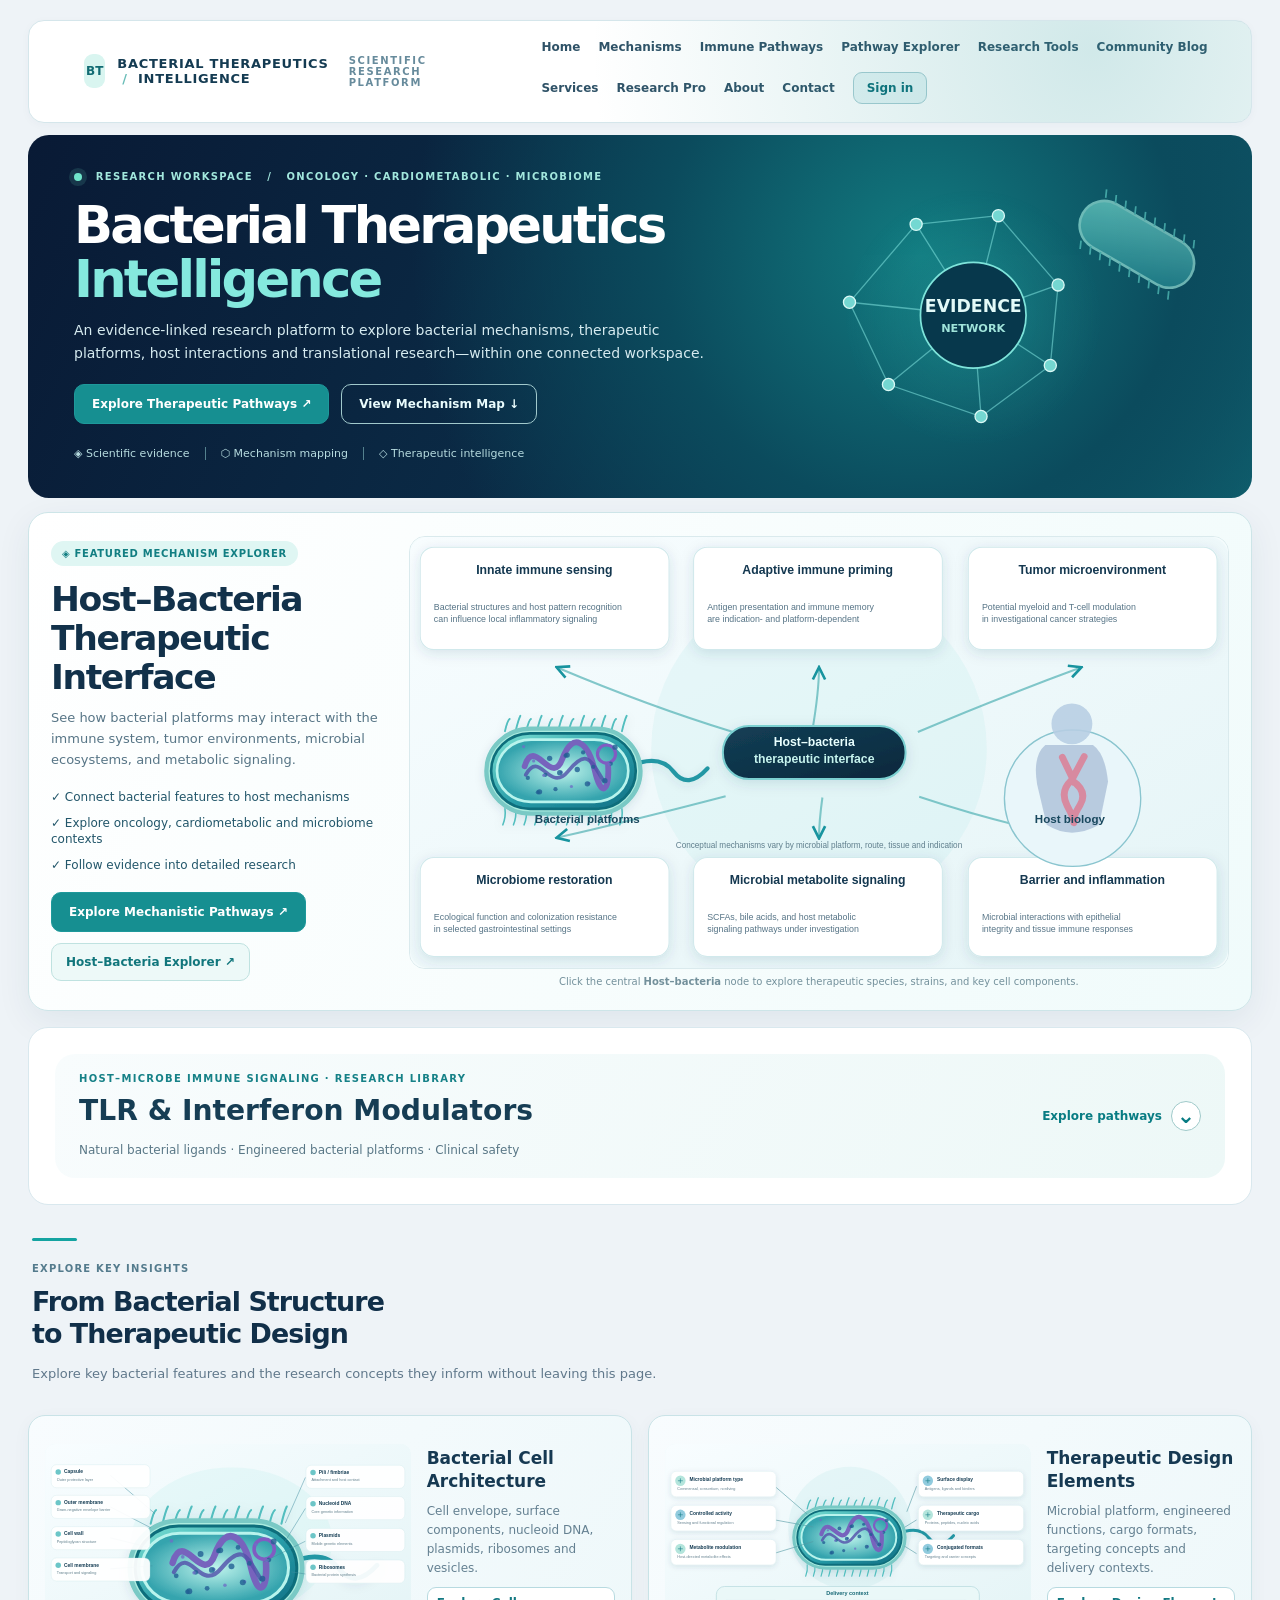
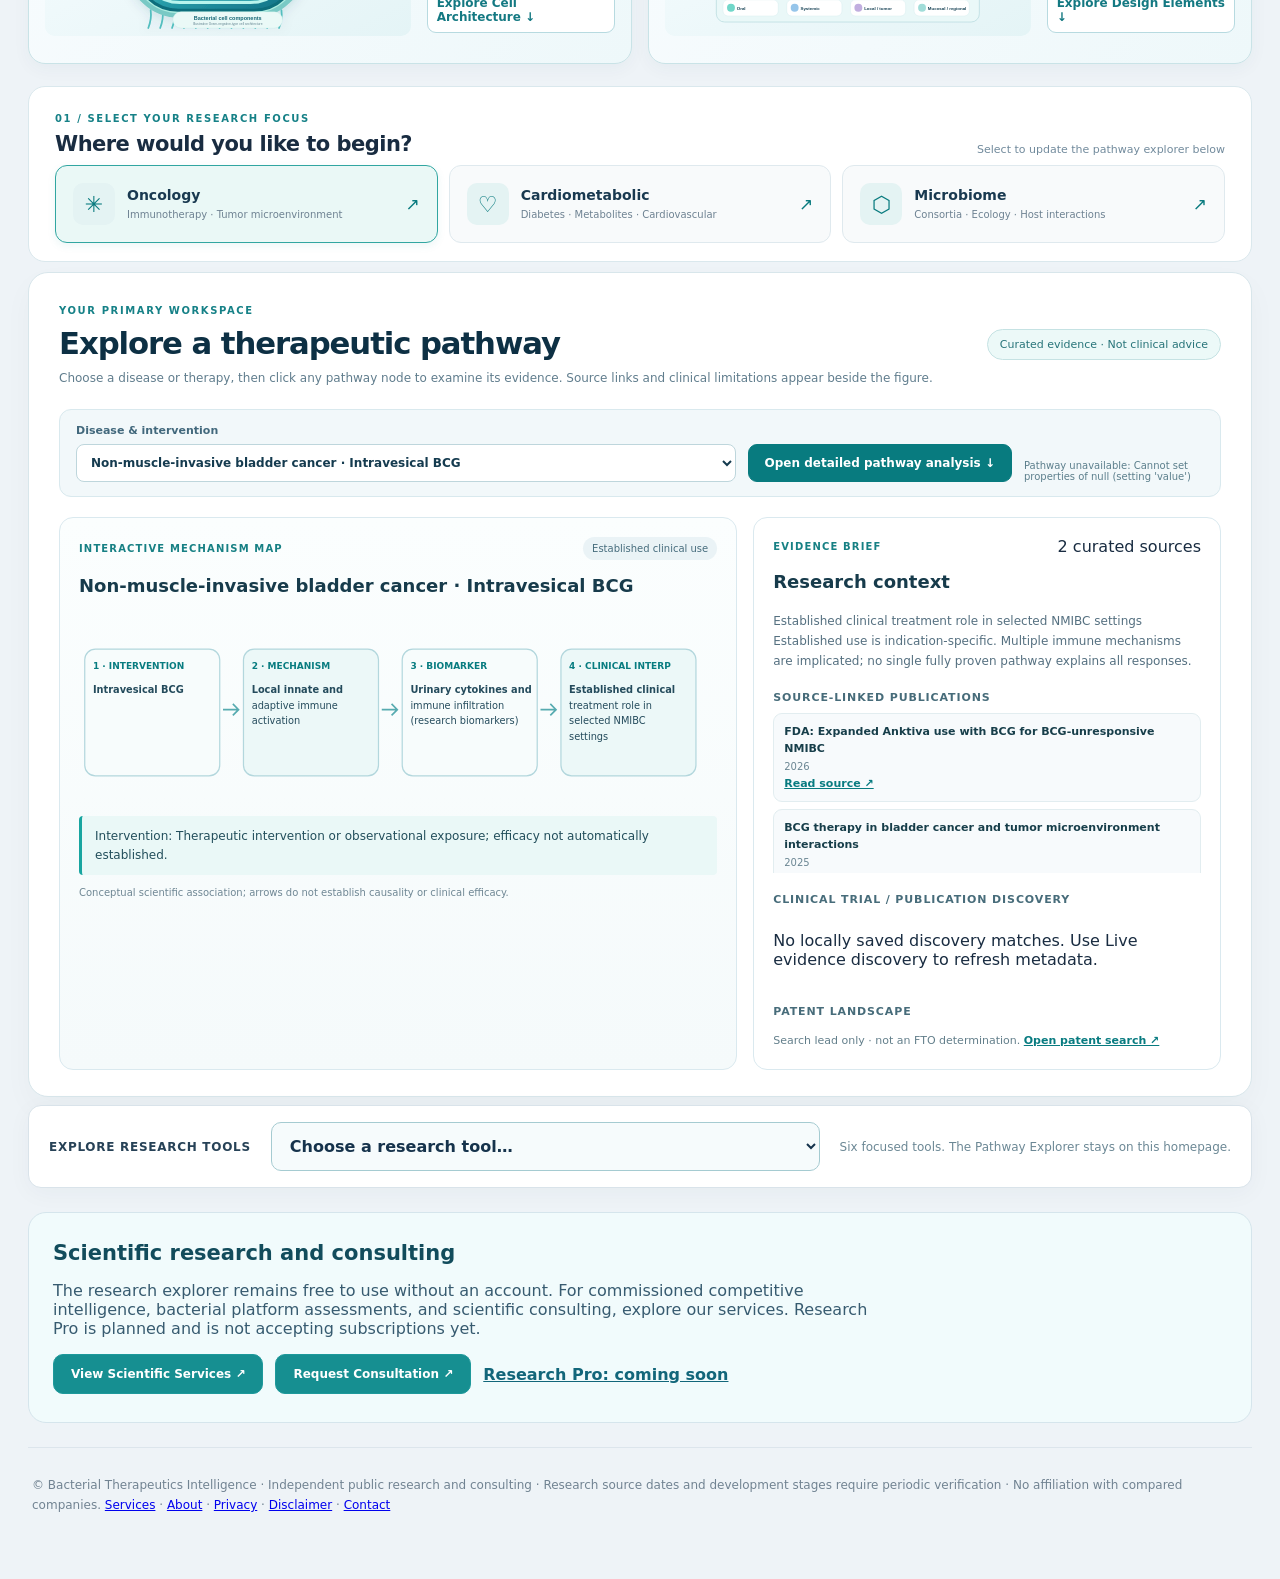
==== frontend/index.html @ 46949911 "Enlarge bacterial structure and therapeutic design diagrams with responsive two-column cards and ful" ====
<!doctype html><html lang="en"><head><meta charset="utf-8"><meta name="viewport" content="width=device-width,initial-scale=1"><title>Bacterial Therapeutics Intelligence</title><meta name="description" content="Independent, source-linked research on bacterial therapeutics, immune pathways, clinical safety, and microbial biotechnology."><link rel="canonical" href="https://bacterial-therapeutics-intelligence.pages.dev/"><meta property="og:type" content="website"><meta property="og:title" content="Bacterial Therapeutics Intelligence"><meta property="og:description" content="Explore bacterial therapeutic platforms, immune pathways, clinical safety, and source-linked research."><meta property="og:url" content="https://bacterial-therapeutics-intelligence.pages.dev/"><style>
:root{font-family:Inter,ui-sans-serif,system-ui,-apple-system,'Segoe UI',sans-serif;color:#12233a;background:#f4f7fb}*{box-sizing:border-box}body{margin:0}.shell{max-width:1380px;margin:auto;padding:24px}.top{background:linear-gradient(112deg,#071b37,#103b5b 66%,#0e686f);color:white;padding:27px 30px;border-radius:22px;box-shadow:0 12px 35px #0a2f4c25}.brand{font-size:12px;letter-spacing:.18em;color:#a7e6e6;font-weight:800}h1{font-size:clamp(27px,3vw,40px);margin:11px 0 8px;line-height:1.1}h2{font-size:21px;margin:0 0 12px}.sub{max-width:900px;color:#c4d9e6;line-height:1.6;margin:0}.pill{display:inline-flex;align-items:center;gap:6px;padding:6px 10px;border-radius:50px;font-size:12px;background:#e6eef5;color:#36516d;font-weight:650}.top .pill{background:#ffffff20;color:#d9fbff}.pills{display:flex;gap:8px;flex-wrap:wrap;margin-top:18px}.stats{display:grid;grid-template-columns:repeat(4,1fr);gap:12px;margin:20px 0}.stat{background:#fff;border:1px solid #dfe8f1;border-radius:16px;padding:18px}.stat strong{font-size:27px;color:#0d6070;display:block}.stat span{color:#64778a;font-size:12px}.layout{display:block}.workspace-picker{background:#fff;border:1px solid #dfe8f1;border-radius:17px;padding:16px 18px;margin-bottom:16px;display:flex;align-items:center;gap:16px;flex-wrap:wrap}.workspace-picker label{font-weight:750;color:#234a5b;font-size:14px}.workspace-picker select{flex:1;min-width:230px;max-width:600px;border:2px solid #a2cbd4;background:#f8fcfd;font-weight:700}.workspace-picker .helper{font-size:12px;color:#698095}.sidebar,.panel{background:#fff;border:1px solid #dfe8f1;border-radius:17px;padding:18px}.sidebutton{width:100%;display:block;padding:12px;text-align:left;border:0;background:transparent;color:#34516b;border-radius:10px;font-size:14px;cursor:pointer;margin:3px 0}.sidebutton.active{background:#e8f5f5;color:#075a66;font-weight:750}.sidebutton:hover{background:#eef5f9}.content{min-width:0}.toolbar{display:flex;flex-wrap:wrap;gap:10px;margin:12px 0 16px}input,select,textarea{border:1px solid #cad8e5;background:#fff;border-radius:10px;padding:11px 12px;font:inherit;color:#16334c;min-width:0}input[type=search]{flex:1;min-width:230px}button{cursor:pointer;font:inherit}.btn{border:1px solid #b8d2da;border-radius:10px;padding:10px 13px;background:#eef7f9;color:#0d5966;font-weight:700}.btn.primary{background:#0a6370;color:white;border-color:#0a6370}.btn:hover{filter:brightness(.96)}.muted{color:#698095}.small{font-size:12px}.cards{display:grid;grid-template-columns:repeat(2,minmax(0,1fr));gap:13px}.company{border:1px solid #e0e9f0;border-radius:15px;padding:17px;display:flex;flex-direction:column;gap:10px;min-width:0}.company h3{font-size:17px;margin:0}.company p{margin:0;font-size:13px;line-height:1.55;color:#52697c}.company .name{display:flex;align-items:center;justify-content:space-between;gap:9px}.company .name span{font-size:11px;border-radius:50px;padding:5px 8px;background:#edf3f7;color:#49667a}.row{display:flex;align-items:center;gap:7px;flex-wrap:wrap}.company .end{margin-top:auto}.link{color:#087389;text-decoration:none;font-weight:700}.link:hover{text-decoration:underline}.warning{background:#fff7e9;border:1px solid #f2ddb4;border-radius:11px;padding:12px 14px;color:#7d5a18;line-height:1.45;font-size:13px}.callout{border-left:4px solid #0a8492;background:#eff8f9;padding:12px 15px;border-radius:5px;font-size:13px;line-height:1.6}.sectionHead{display:flex;gap:10px;justify-content:space-between;align-items:center;flex-wrap:wrap}.detail{display:none;position:fixed;inset:0;background:#071d31a8;z-index:10;align-items:center;justify-content:center;padding:16px}.detail.open{display:flex}.modal{max-width:780px;width:100%;max-height:93vh;overflow:auto;background:white;border-radius:18px;padding:24px;box-shadow:0 20px 70px #001b3266}.modal .header{display:flex;justify-content:space-between;gap:15px;align-items:flex-start}.close{background:#eef3f8;border:none;border-radius:9px;padding:9px 12px;font-size:18px}.kv{display:grid;grid-template-columns:180px 1fr;gap:10px;border-top:1px solid #e7eef3;padding:10px 0;font-size:14px;line-height:1.5}.kv b{color:#60778c}.empty{padding:36px;text-align:center;color:#647c8d}.tabs{display:flex;gap:8px;flex-wrap:wrap}.tab{border:1px solid #dce8ee;background:#fff;border-radius:10px;padding:9px 12px;color:#4b667a}.tab.active{color:#fff;background:#0a6874}.grid3{display:grid;grid-template-columns:repeat(3,minmax(0,1fr));gap:12px}.mini{background:#f6f9fc;border:1px solid #e4ecf1;border-radius:12px;padding:14px;line-height:1.55;font-size:13px}.mini h3{margin:0 0 7px;color:#174b60}.mini p{margin:0;color:#536f80}.foot{padding:24px 2px;color:#6a8395;font-size:12px;line-height:1.7}textarea{width:100%;min-height:120px;resize:vertical}.label{font-size:13px;font-weight:700;color:#425b70;display:block;margin-bottom:6px}.gap{height:14px}.tablewrap{overflow:auto}table{border-collapse:collapse;width:100%;font-size:13px}th,td{padding:13px 10px;text-align:left;border-bottom:1px solid #e3ecf2;vertical-align:top}th{background:#f5f9fb;color:#506b7b;position:sticky;top:0}tr:hover td{background:#f8fbfc}.wide{width:100%}.inputs{display:grid;grid-template-columns:repeat(2,minmax(0,1fr));gap:12px}.hint{font-size:12px;color:#6b8193}.badge-g{background:#e2f5ea;color:#19724c}.badge-y{background:#fff2cf;color:#8d671b}.badge-r{background:#ffe5e6;color:#a13b46}.sectionhide{display:none} @media(max-width:880px){.layout{grid-template-columns:1fr}.sidebar{display:flex;gap:5px;overflow-x:auto;padding:8px}.sidebutton{white-space:nowrap;width:auto}.stats{grid-template-columns:repeat(2,1fr)}.cards,.grid3{grid-template-columns:1fr}.shell{padding:12px}.top{padding:22px}.inputs{grid-template-columns:1fr}.kv{grid-template-columns:1fr;gap:4px}}
.agent-chat{min-height:245px;max-height:490px;overflow-y:auto;border:1px solid #dce7ee;border-radius:13px;padding:15px;background:#f8fbfd;margin:16px 0}.agent-msg{border:1px solid #dce7ee;border-radius:12px;padding:12px 14px;margin:10px 0;background:white;line-height:1.58;font-size:14px;overflow-wrap:anywhere}.agent-msg.user{background:#eaf5f6;margin-left:8%}.agent-msg.bot{margin-right:3%}.agent-who{letter-spacing:.09em;font-size:10px;font-weight:800;color:#367381;margin-bottom:7px}.agent-msg p{margin:6px 0}.agent-msg ul{margin:6px 0;padding-left:18px}.agent-msg a{color:#076a80}.agent-entry{display:flex;gap:9px}.agent-entry input{flex:1;width:100%}.agent-chips{display:flex;flex-wrap:wrap;gap:8px;margin-top:15px}.agent-citation{font-size:12px;padding:6px 0;border-top:1px solid #e3ebf0}.agent-citation a{color:#076a80}.agent-note{background:#f4f7fb;border-radius:9px;padding:10px;margin:8px 0;color:#516b7b}@media(max-width:600px){.agent-entry{flex-direction:column}.agent-msg.user{margin-left:0}}
/* Mechanism of action explorer */
.moa-controls{display:flex;gap:10px;flex-wrap:wrap;margin:16px 0}.moa-controls select,.moa-controls input{flex:1;min-width:180px}.moa-list{display:grid;grid-template-columns:repeat(2,minmax(0,1fr));gap:14px}.moa-card{border:1px solid #dce8ef;border-radius:16px;padding:17px;background:#fff}.moa-card h3{margin:9px 0;font-size:18px;color:#143b50}.moa-card p{font-size:13px;line-height:1.6;color:#476477}.moa-card .figure{background:#f5f9fc;border:1px solid #e2edf2;border-radius:13px;padding:16px 10px;margin:14px 0;overflow-x:auto}.moa-flow{display:flex;align-items:stretch;justify-content:space-between;gap:5px;min-width:340px}.moa-node{flex:1;border:1px solid #b9dae0;background:#e9f5f5;color:#145463;border-radius:9px;font-size:11px;text-align:center;padding:12px 6px;display:flex;align-items:center;justify-content:center;line-height:1.35;min-width:0}.moa-node:last-child{background:#f4f0e3;border-color:#e6d5a2;color:#6b5819}.moa-arrow{align-self:center;color:#438293;font-size:18px;font-weight:800}.moa-status{display:inline-block;border-radius:50px;padding:6px 9px;font-size:11px;font-weight:700;background:#edf2f6;color:#435972}.moa-status.est{background:#e1f5e9;color:#146c43}.moa-status.inv{background:#fff2df;color:#855a10}.moa-note{padding:12px;background:#f5f9fb;border-radius:9px;margin-top:10px;font-size:12px;color:#456076;line-height:1.6}.moa-card a{word-break:break-word}.moa-card details{margin-top:10px}.moa-card summary{cursor:pointer;font-weight:750;color:#12647a}.moa-legend{font-size:13px;line-height:1.65;background:#f1f7f9;border-left:4px solid #198a91;padding:12px;border-radius:7px}.moa-kpi{font-size:12px;color:#607d90}@media(max-width:880px){.moa-list{grid-template-columns:1fr}.moa-flow{min-width:290px}.moa-node{font-size:10px;padding:10px 4px}}

.evidence-card{border:1px solid #dfe8ef;border-radius:14px;padding:16px;margin:11px 0;background:#fff}.evidence-card h3{font-size:16px;margin:10px 0 7px}.evidence-card p{font-size:13px;line-height:1.58;color:#516c7b}.evidence-meta{display:flex;gap:7px;flex-wrap:wrap}.evidence-meta span{font-size:11px;border-radius:20px;padding:5px 9px;background:#eef5f8;color:#265c70}.evidence-count{font-weight:700;color:#17667b}.evidence-tool{display:grid;grid-template-columns:2fr 1fr 1fr;gap:9px}.evidence-tool input{width:100%}.evidence-flag{padding:10px 12px;background:#fff7e9;border-radius:10px;color:#7d5a18;font-size:13px}.ev-control{display:flex;gap:9px;flex-wrap:wrap;align-items:center}@media(max-width:700px){.evidence-tool{grid-template-columns:1fr}}

.command-grid{display:grid;grid-template-columns:minmax(0,1.45fr) minmax(270px,1fr);gap:14px}.cbox{background:#f7fafc;border:1px solid #dbe7ec;border-radius:13px;padding:15px;min-width:0}.cbox h3{margin:0 0 10px;font-size:15px}.command-controls{display:grid;grid-template-columns:1fr 1fr;gap:10px}.command-controls label{font-size:12px;font-weight:750;color:#34576a;display:flex;flex-direction:column;gap:6px}.command-controls select,.command-controls input{width:100%}.scorebar{height:8px;border-radius:6px;background:#dfe9ee;overflow:hidden;margin-top:6px}.scorefill{height:100%;background:#0a7c89}.found{border:1px solid #dce8ef;padding:12px;border-radius:11px;background:#fff;margin:9px 0}.found h4{margin:0 0 6px;font-size:13px}.found p{font-size:12px;color:#526c7c;margin:5px 0;line-height:1.5}.found a{font-size:12px}.tagrow{display:flex;flex-wrap:wrap;gap:6px;margin:7px 0}.tag{background:#e7eff5;color:#325b70;border-radius:15px;font-size:11px;padding:4px 7px}.tag.orange{background:#fff2da;color:#865b16}.tag.green{background:#e5f6ec;color:#146b44}.command-results{min-height:160px}.command-diagram{display:flex;align-items:stretch;gap:5px;flex-wrap:wrap;margin:12px 0}.command-node{flex:1 1 110px;text-align:center;border:1px solid #c4dce2;background:white;padding:13px 9px;border-radius:9px;font-size:11px;line-height:1.4}.command-arrow{align-self:center;color:#167481;font-weight:800}.brief{white-space:pre-wrap;font:12px/1.65 ui-monospace,SFMono-Regular,Consolas,monospace;background:white;border:1px solid #dfe9ee;padding:14px;border-radius:9px;max-height:340px;overflow:auto}.metricrow{display:grid;grid-template-columns:repeat(3,1fr);gap:8px}.metric{padding:12px;border:1px solid #dce8ef;border-radius:10px;background:white;text-align:center}.metric b{display:block;font-size:20px;color:#0b6676}.metric span{font-size:10px;color:#677c8b}.checklist{display:grid;gap:8px}.checklist label{display:flex;align-items:flex-start;gap:9px;padding:9px;background:white;border:1px solid #e1e9ed;border-radius:8px;font-size:12px}.checklist input{margin-top:2px}.live-result{max-height:350px;overflow:auto}.compact{font-size:12px;line-height:1.55}.command-banner{background:#e9f5f7;border-left:4px solid #0a7d8c;padding:12px 14px;border-radius:6px;color:#2e6572;font-size:12px;line-height:1.5}.command-actions{display:flex;flex-wrap:wrap;gap:8px;margin:12px 0}@media(max-width:880px){.command-grid{grid-template-columns:1fr}}@media(max-width:550px){.command-controls{grid-template-columns:1fr}.metricrow{grid-template-columns:repeat(3,1fr)}}

/* Professional research UI v1.4. All existing application IDs and routes retained. */
:root{font-family:Inter,ui-sans-serif,system-ui,-apple-system,'Segoe UI',sans-serif;color:#192c41;background:#f4f7fa;--ink:#172b43;--teal:#087982;--line:#dfe6ee;--surface:#fff}
html{scroll-behavior:smooth}body{background:radial-gradient(circle at 100% 0%,#eaf2f5 0,transparent 38%),#f5f7fa}button:focus-visible,select:focus-visible,input:focus-visible,textarea:focus-visible,a:focus-visible{outline:3px solid #21a6a4;outline-offset:3px}
.skip-link{position:absolute;left:20px;top:-60px;z-index:200;background:white;padding:10px 14px;color:#11435b;border-radius:9px}.skip-link:focus{top:12px}
.shell{max-width:1450px;padding:24px 38px 40px}
.top{position:relative;overflow:hidden;border-radius:21px;background:linear-gradient(115deg,#0d2236 0%,#0b3349 65%,#135566 100%);padding:0;box-shadow:0 19px 50px #102f4824}
.top:before{content:"";position:absolute;inset:0;background:radial-gradient(circle at 87% 30%,#2d9a9c38 0%,transparent 47%);pointer-events:none}
.top .brand{position:relative;display:flex;align-items:center;gap:12px;padding:18px 32px;border-bottom:1px solid #ffffff20;font-size:11px;letter-spacing:.12em;font-weight:750;color:#d9edef}.brand-mark{display:inline-flex;width:34px;height:34px;align-items:center;justify-content:center;border-radius:9px;background:#36c5bb;color:#082a39;font-size:12px;letter-spacing:0;font-weight:900}.brand-divider{color:#58b4bc;margin:0 5px}.brand-edition{margin-left:auto;color:#82b7bd;font-size:10px;letter-spacing:.16em}
.hero-grid{position:relative;display:grid;grid-template-columns:minmax(0,1fr) 310px;align-items:center;gap:36px;padding:39px 40px 35px}
.hero-eyebrow{font-size:10px;letter-spacing:.16em;color:#a9e4dd;font-weight:750;display:flex;align-items:center;gap:10px;flex-wrap:wrap}.status-dot{display:inline-block;width:7px;height:7px;flex:0 0 auto;border-radius:100%;background:#65d7bd;box-shadow:0 0 0 4px #66d5bc25}.eyebrow-divider{opacity:.4}
.top h1{font-size:clamp(32px,3.4vw,52px);letter-spacing:-.04em;margin:17px 0 13px;line-height:1.1;font-weight:750}.top h1 em{font-style:normal;color:#70ddd1}.top .sub{font-size:14px;line-height:1.75;max-width:740px;color:#bbd2dc}.top .pills{margin-top:22px}.top .pill{font-weight:600;border:1px solid #a0d6d62e;background:#c9f3f012;color:#d2edef;font-size:11px;padding:7px 11px}
.hero-art{height:250px;width:100%;display:flex;align-items:center;flex-direction:column;justify-content:center;opacity:.95}.hero-art svg{max-height:220px}.art-caption{display:flex;align-items:center;gap:10px;color:#9bd7d5;font-size:11px;letter-spacing:.06em}
.overview-intro{display:flex;justify-content:space-between;align-items:center;gap:18px;padding:23px 3px 14px}.kicker{display:block;color:#23838c;font-size:10px;font-weight:850;letter-spacing:.14em}.overview-intro h2{font-size:20px;letter-spacing:-.025em;margin:6px 0}.overview-intro p{font-size:13px;color:#6d7f8c;line-height:1.55;margin:0;max-width:820px}.overview-actions{display:flex;gap:9px;flex-shrink:0;flex-wrap:wrap}
.stats{gap:13px;margin:10px 0 18px}.stat{border-radius:13px;padding:17px 20px 17px 22px;border:1px solid var(--line);box-shadow:0 4px 20px #1b3d5b06;position:relative}.stat:before{content:"";position:absolute;left:0;top:17px;bottom:17px;width:3px;border-radius:0 3px 3px 0;background:#27ada9}.stat strong{color:#172f48;font-size:30px;letter-spacing:-.04em;font-weight:750}.stat span{font-size:12px;line-height:1.45;display:block;margin-top:3px}
.workspace-picker{border:1px solid #d9e3ea;border-radius:14px;box-shadow:0 5px 24px #1a3b510a;margin-bottom:10px;padding:16px 20px;display:grid;grid-template-columns:auto minmax(250px,1fr) auto;align-items:center;gap:20px}.workspace-picker label{color:#274257;font-size:12px;font-weight:800;text-transform:uppercase;letter-spacing:.06em}.workspace-picker select{max-width:none;border:1px solid #a5cbd1;font-weight:700;background-color:#f6fbfc;padding:13px 14px;border-radius:10px}.workspace-picker .helper{font-size:11px}
.workspace-context{display:flex;align-items:center;gap:14px;padding:16px 20px;margin:0 0 16px;background:linear-gradient(120deg,#eaf6f5,#edf3f8);border:1px solid #d1e5e8;border-radius:13px}.context-icon{height:42px;width:42px;display:grid;place-items:center;background:#d1e9e9;color:#136a73;font-size:22px;border-radius:11px}.workspace-context strong{display:block;font-size:15px;margin:4px 0;color:#244659}.workspace-context p{color:#60788b;font-size:12px;margin:0;line-height:1.4}.context-arrow{margin-left:auto;color:#518593;font-size:22px}
.panel{border-radius:15px;padding:27px 30px;box-shadow:0 7px 28px #16395509;border:1px solid #dbe4ed;min-height:360px}.sectionHead{border-bottom:1px solid #e4ebef;padding-bottom:18px;margin-bottom:20px}.sectionHead h2,.panel>h2{font-size:24px;font-weight:760;letter-spacing:-.035em;color:#19344a}.sectionHead .muted{line-height:1.6}.warning{display:none !important}.callout{display:none !important}.mini{background:#f8fafc}.btn{border-radius:9px;padding:11px 14px;transition:background .15s ease,transform .15s ease,box-shadow .15s ease}.btn.primary{background:#087782;border-color:#087782;box-shadow:0 4px 10px #08778225}.btn:hover{transform:translateY(-1px)}.btn:disabled{opacity:.55;cursor:not-allowed;transform:none}.company{transition:box-shadow .16s,border-color .16s,transform .16s}.company:hover{transform:translateY(-2px);border-color:#b4d8da;box-shadow:0 11px 25px #173a4e14}.foot{padding:27px 4px;margin-top:14px;border-top:1px solid #dce5ec;color:#718392}input,select,textarea{transition:border-color .15s,box-shadow .15s}input:focus,select:focus,textarea:focus{border-color:#3caab0;box-shadow:0 0 0 3px #57bfc12a;outline:none}
@media(max-width:1020px){.hero-grid{grid-template-columns:1fr 240px;padding:32px 25px}.workspace-picker{grid-template-columns:1fr;gap:9px}.overview-intro{flex-direction:column;align-items:flex-start}.overview-actions{width:100%}.hero-art{height:210px}}
@media(max-width:740px){.shell{padding:12px}.top .brand{padding:13px 17px}.brand-edition{display:none}.hero-grid{grid-template-columns:1fr;padding:28px 20px}.hero-art{display:none}.top h1{font-size:34px}.top h1 br{display:none}.top .sub{font-size:13px}.overview-intro{padding:20px 6px 12px}.overview-actions .btn{flex:1}.stats{grid-template-columns:repeat(2,minmax(0,1fr))}.stat{padding:16px}.stat strong{font-size:25px}.workspace-picker{padding:15px}.workspace-context{padding:13px}.panel{padding:19px 16px}.sectionHead h2,.panel>h2{font-size:21px}.grid3,.cards,.moa-list{grid-template-columns:1fr}.hero-eyebrow{letter-spacing:.06em}}
@media(prefers-reduced-motion:reduce){html{scroll-behavior:auto}*,*:before,*:after{transition:none!important}}

/* Interactive translational discovery dashboard */
.journey-intro{border-left:3px solid #169b9c;background:linear-gradient(95deg,#f0fafa,#f8fbff);padding:13px 17px;border-radius:0 11px 11px 0;color:#38596b;line-height:1.65;font-size:13px;margin:16px 0}
.journey-filters{display:grid;grid-template-columns:1fr 2fr auto;align-items:end;gap:12px;padding:15px;border:1px solid #dfebf3;border-radius:15px;background:#f7fafc}
.journey-filters label{display:flex;flex-direction:column;gap:6px;font-size:12px;font-weight:800;color:#476278;letter-spacing:.02em}.journey-filters select{width:100%;background:white}.journey-filters button{min-height:43px}
.journey-metrics{display:grid;grid-template-columns:repeat(4,minmax(0,1fr));gap:10px;margin:15px 0}.journey-metric{border:1px solid #e1eaf2;border-radius:13px;padding:14px;background:#fff}.journey-metric b{display:block;font-size:23px;color:#126575;line-height:1.2}.journey-metric small{font-size:11px;color:#6c8195;line-height:1.4}
.journey-main{display:grid;grid-template-columns:minmax(0,1.95fr) minmax(260px,1fr);gap:13px}.journey-visual,.journey-aside,.journey-sources{background:#fff;border:1px solid #e0eaf1;border-radius:15px;padding:18px;min-width:0}
.journey-visual h3,.journey-aside h3,.journey-sources h3{margin:0 0 12px;font-size:15px;color:#24495d}.journey-visual .sectionHead{margin-bottom:16px}
.journey-figure{overflow-x:auto;padding:20px 8px 12px;background:radial-gradient(circle at 18% 30%,#e1f8f7 0,transparent 40%),linear-gradient(145deg,#f7fbfd,#eef5f9);border:1px solid #dcebf0;border-radius:14px;min-height:250px}
.journey-figure svg{display:block;min-width:700px;width:100%;height:auto;max-height:360px}.journey-node{cursor:pointer;outline:none}.journey-node rect{fill:#fff;stroke:#bdd4df;stroke-width:1.5;transition:stroke .14s,fill .14s}.journey-node:hover rect,.journey-node:focus rect{stroke:#178f96;stroke-width:2.5;fill:#eafafa}.journey-node.is-selected rect{stroke:#0d7680;stroke-width:3;fill:#e5f5f4}.journey-node text{pointer-events:none}.journey-arrow{stroke:#7eaeba;stroke-width:2.4;fill:none;marker-end:url(#journeyArrow)}
.journey-node-info{background:#fff;border:1px solid #e1ebf2;border-radius:11px;margin-top:11px;padding:12px 14px;font-size:13px;color:#456175;line-height:1.6;min-height:60px}.journey-node-info strong{color:#164c5d}.journey-callouts{margin-top:10px}.journey-callout{display:none !important}
.journey-interpretation{font-size:13px;line-height:1.7;color:#52697d}.journey-interpretation p{margin:8px 0}.journey-quick{display:grid;grid-template-columns:1fr;gap:8px;margin:13px 0}.journey-quick button{text-align:left}.journey-tier{font-weight:750;color:#1b5c68;background:#e7f6f6;border:1px solid #c7eaea;border-radius:7px;padding:4px 8px}
.journey-columns{display:grid;grid-template-columns:repeat(2,minmax(0,1fr));gap:13px;margin-top:13px}.journey-source{background:#f9fbfd;border:1px solid #e2ecf2;border-radius:11px;padding:12px;margin-top:10px;line-height:1.5;overflow-wrap:anywhere}.journey-source b{display:block;font-size:13px;color:#24475d}.journey-source .muted{font-size:11px}.journey-source a{font-size:12px;color:#086b7d;font-weight:750;text-decoration:none}.journey-source a:hover{text-decoration:underline}.journey-source .source-tag{display:inline-block;margin-top:7px;padding:3px 7px;border-radius:6px;background:#e6f3f7;color:#376978;font-size:10px;letter-spacing:.01em}.journey-empty{background:#f7f9fb;border:1px dashed #bdccd7;border-radius:11px;padding:17px;font-size:13px;color:#62788a}.journey-aside .hint{line-height:1.5}
@media(max-width:1050px){.journey-main{grid-template-columns:1fr}.journey-metrics{grid-template-columns:repeat(2,minmax(0,1fr))}}@media(max-width:720px){.journey-filters{grid-template-columns:1fr}.journey-columns{grid-template-columns:1fr}.journey-metrics{grid-template-columns:repeat(2,minmax(0,1fr))}.journey-visual,.journey-aside,.journey-sources{padding:14px}}


/* v1.6 actual homepage — not a design mock-up */
:root{--ink:#102b42;--teal:#0c7e80;--line:#dce8ee}html{scroll-behavior:smooth}body{background:#eef3f7}.shell{max-width:1480px;padding:20px 28px 36px}.home-top{display:flex;align-items:center;justify-content:space-between;gap:14px;border-radius:14px;padding:12px 23px;background:#081d32;box-shadow:none}.home-top .brand{font-size:11px;letter-spacing:.13em}.home-top .brand-mark{background:#4fd4c3;color:#092c35}.top-status{font-size:11px;color:#d5eae9;white-space:nowrap;display:flex;align-items:center;gap:8px}.top-status-dot{color:#5d8997}.home-stage{margin:14px 0 16px;background:#fff;border:1px solid #d7e3eb;border-radius:22px;overflow:hidden;box-shadow:0 14px 50px #13334d0a}.home-head{background:radial-gradient(circle at 80% 70%,#155966 0,transparent 37%),linear-gradient(110deg,#061b30,#0d2f45 68%,#105566);color:#fff;padding:39px 45px 31px;display:grid;grid-template-columns:minmax(0,1.65fr) minmax(200px,.65fr);gap:20px;align-items:center;min-height:255px}.home-kicker,.home-eyebrow{font-size:10px;letter-spacing:.16em;font-weight:850}.home-kicker{color:#9fe5df;display:flex;align-items:center;gap:8px;flex-wrap:wrap}.home-tag{border:1px solid #5b8c9a;border-radius:40px;padding:4px 9px;font-size:9px;color:#a9cfd4;letter-spacing:.08em}.pulse-dot{display:inline-block;width:7px;height:7px;border-radius:50%;background:#59d6ba;box-shadow:0 0 0 4px #59d6ba20}.home-head h1{font-size:clamp(30px,3.2vw,49px);letter-spacing:-.045em;line-height:1.07;margin:17px 0 13px;font-weight:780}.home-head h1 span{color:#8de8df}.home-head p{max-width:705px;color:#bfd5df;line-height:1.7;font-size:13px;margin:0}.home-head-actions{display:flex;gap:9px;flex-wrap:wrap;margin-top:20px}.home-cta,.home-cta-alt{border-radius:8px;padding:11px 16px;font-weight:800;font-size:12px;cursor:pointer}.home-cta{background:#56d8c5;border:1px solid #56d8c5;color:#073846}.home-cta-alt{background:#fff0;border:1px solid #69909c;color:#f0ffff}.home-network{text-align:center}.home-network svg{display:block;width:100%;max-height:222px}.home-network span{color:#9ec7d0;font-size:9px;letter-spacing:.14em}.home-domain-header{display:flex;align-items:end;justify-content:space-between;gap:12px;padding:26px 31px 12px}.home-eyebrow{color:#168187}.home-domain-header h2{font-size:21px;letter-spacing:-.025em;margin:6px 0 0}.home-mini-label{font-size:11px;color:#718a9c}.home-domains{display:grid;grid-template-columns:repeat(3,minmax(0,1fr));gap:11px;padding:0 31px 22px}.home-domain{display:flex;align-items:center;text-align:left;gap:12px;background:#f8fafb;border:1px solid #dfe9ee;border-radius:12px;padding:17px;cursor:pointer;color:#193950;min-width:0}.home-domain:hover,.home-domain.is-active{border-color:#31a6a1;background:#eaf8f6;box-shadow:0 3px 9px #0c879014}.home-domain-icon{display:grid;place-items:center;width:42px;height:42px;flex:none;background:#e4f3f3;color:#087a7e;border-radius:10px;font-size:22px}.home-domain-main{flex:1;min-width:0}.home-domain-main strong{display:block;font-size:14px;margin-bottom:5px}.home-domain-main small{display:block;color:#6e8292;font-size:10px;line-height:1.4}.home-domain-arrow{font-size:17px;color:#087a7e}.home-pipeline{background:#f4f9fb;border-top:1px solid #e1ecf0;border-bottom:1px solid #e1ecf0;padding:18px 31px 22px}.home-pipeline-top{display:flex;justify-content:space-between;gap:10px;margin-bottom:15px}.home-live-dot{font-size:10px;color:#547e83;display:flex;align-items:center;gap:8px}.home-pipeline-nodes{display:flex;align-items:center;gap:8px}.home-pipeline-nodes>div{flex:1;min-width:0;border:1px solid #e0ebef;background:#fff;border-radius:10px;padding:13px 11px}.home-pipeline-nodes>div span{font-size:10px;color:#0e8587;font-weight:850;display:block;margin-bottom:8px}.home-pipeline-nodes>div strong{font-size:13px;color:#183b4b;display:block}.home-pipeline-nodes>div small{font-size:10px;color:#728795;display:block;margin-top:3px}.home-pipeline-nodes>b{color:#46a5a4;font-size:18px}.home-workflow-links{display:flex;align-items:center;gap:9px;flex-wrap:wrap;padding:13px 30px}.home-workflow-links>span{color:#7c90a0;font-size:9px;letter-spacing:.12em;font-weight:800;margin-right:5px}.home-workflow-links button{border:0;background:#eff6f9;color:#245a69;border-radius:7px;padding:8px 11px;font-size:11px;font-weight:750;cursor:pointer}.home-workflow-links button:hover{background:#dcefee}.overview-intro,.stats{display:none!important}.workspace-picker{border-radius:13px;margin:12px 0}.workspace-context{margin-bottom:12px}#tab-journey{padding:26px!important;box-shadow:0 9px 29px #102c4110}#tab-journey .sectionHead h2{font-size:26px;letter-spacing:-.03em}.journey-figure{min-height:300px}.journey-visual{border-radius:16px}.journey-main{grid-template-columns:minmax(0,2fr) minmax(290px,.9fr)}.journey-filters{background:#edf8f8;border-color:#c9e6e5}.journey-quick .btn.primary{background:#087c7d;border-color:#087c7d}@media(max-width:1000px){.home-head{grid-template-columns:1.5fr 1fr;padding:30px}.home-domains{padding-left:20px;padding-right:20px}.home-domain-header,.home-pipeline{padding-left:20px;padding-right:20px}.home-domain{padding:12px;gap:8px}.home-domain-icon{width:33px;height:36px}.home-domain-main small{font-size:9px}}@media(max-width:750px){.shell{padding:9px}.home-top{padding:13px}.top-status,.home-network{display:none}.home-head{display:block;padding:28px 24px;min-height:0}.home-head h1{font-size:34px}.home-domains{grid-template-columns:1fr;gap:8px}.home-domain{padding:12px}.home-domain-header{align-items:start}.home-mini-label{display:none}.home-pipeline-nodes{overflow-x:auto;padding-bottom:8px}.home-pipeline-nodes>div{flex:0 0 130px}.home-workflow-links{padding:12px 20px}.home-stage{border-radius:15px}#tab-journey{padding:14px!important}}@media(prefers-reduced-motion:reduce){html{scroll-behavior:auto}}

/* v1.7 scientific research homepage */
.home-research{margin:0 0 17px;background:#fff;border:1px solid #d8e6eb;border-radius:20px;padding:26px 30px;box-shadow:0 12px 30px #12334b08}.home-research-heading{display:flex;justify-content:space-between;gap:20px;align-items:center}.home-research-heading h2{margin:7px 0;font-size:25px;letter-spacing:-.035em;color:#0d3044}.home-research-heading p{font-size:12px;line-height:1.7;color:#607d8d;margin:4px 0 0}.research-scope{font-size:11px;border:1px solid #c5e2e3;background:#ecf9f8;color:#277479;padding:8px 12px;border-radius:20px;white-space:nowrap}.home-controlbar{display:flex;align-items:end;gap:12px;background:#f2f8fa;border:1px solid #d9e9ee;border-radius:12px;padding:14px 16px;margin:20px 0}.home-controlbar label{font-size:11px;color:#42687c;font-weight:800;flex:1}.home-controlbar select{display:block;margin-top:7px;width:100%;padding:10px;border:1px solid #bed6dc;background:#fff;color:#153b4f;border-radius:8px;font-size:12px;max-width:none}.home-controlbar button,.home-ai-actions button{padding:11px 16px;border-radius:9px;background:#087b7f;color:#fff;border:1px solid #087b7f;font-size:12px;font-weight:800;cursor:pointer}.home-controlbar #homeFetchStatus{font-size:10px;color:#5c7f8c;max-width:180px}.home-research-grid{display:grid;grid-template-columns:minmax(0,1.45fr) minmax(310px,1fr);gap:16px}.home-figure-card,.home-evidence-card,.home-ai-card{min-width:0;border:1px solid #dae9ef;border-radius:14px;padding:19px;background:#fff}.home-figure-card{background:linear-gradient(180deg,#fbfefe,#f5fafb)}.home-card-head{display:flex;justify-content:space-between;gap:12px;align-items:center;margin-bottom:13px}.home-card-kicker{font-size:10px;color:#178084;letter-spacing:.115em;font-weight:850}.home-evidence-level{font-size:10px;color:#476d7d;background:#eaf3f6;border-radius:20px;padding:6px 9px}.home-figure-card h3,.home-evidence-card h3{font-size:18px;margin:4px 0 18px;color:#173b4b;line-height:1.4}.home-moa{min-height:200px;display:grid;align-items:center}.home-moa svg{display:block;width:100%;height:auto;overflow:visible}.home-node-text{border-left:3px solid #18a5a0;padding:11px 13px;background:#eaf8f7;border-radius:4px;color:#224e5b;font-size:12px;line-height:1.55;min-height:58px}.home-figure-note{font-size:10px;color:#6f8794;margin-top:12px}.home-evidence-card h4{font-size:11px;text-transform:uppercase;letter-spacing:.08em;color:#476c7a;margin:20px 0 9px}.home-evidence-card #homeSummary{font-size:12px;line-height:1.65;color:#557080}.home-scroll-list{max-height:160px;overflow:auto;display:grid;gap:7px}.home-source{border:1px solid #e2edf0;background:#f7fafc;border-radius:9px;padding:10px}.home-source strong{font-size:11px;display:block;line-height:1.5;color:#173e4a}.home-source small{font-size:10px;display:block;color:#6b8693;margin-top:4px}.home-source a,.home-evidence-card #homePatent a{display:inline-block;color:#087b80;margin-top:5px;font-size:11px;font-weight:750}.home-evidence-card #homePatent{font-size:11px;line-height:1.6;color:#637f8b}.home-ai-card{margin-top:16px;background:linear-gradient(120deg,#f0f9f9,#f7fbfd)}.home-ai-head{display:flex;align-items:start;justify-content:space-between;gap:12px}.home-ai-head h3{font-size:20px;color:#11374c;margin:5px 0}.home-ai-head p{font-size:12px;color:#637e8b;margin:5px 0 12px}.home-ai-label{display:block;margin:7px 0;font-size:11px;font-weight:850;color:#416978}.home-ai-card textarea{width:100%;resize:vertical;min-height:72px;box-sizing:border-box;border:1px solid #c4dbe3;border-radius:10px;padding:12px;color:#183e50;background:white;font:inherit;font-size:12px;line-height:1.6}.home-ai-actions{display:flex;align-items:center;flex-wrap:wrap;gap:10px;margin-top:10px}.home-ai-actions #homeAiDetails{background:#fff;color:#146673;border:1px solid #bdd7df}.home-ai-actions span{font-size:11px;color:#65818f}.home-ai-response{background:#fff;border:1px solid #dbe9ed;border-radius:12px;margin-top:13px;padding:15px;font-size:12px;line-height:1.65;color:#2b5261;max-height:440px;overflow:auto}.home-ai-response h4{color:#145e64;font-size:13px;margin:13px 0 7px}.home-ai-response details{border:1px solid #dbe7ec;margin:8px 0;padding:10px;border-radius:8px}.home-ai-response summary{font-weight:800;cursor:pointer}.home-ai-response a{color:#08777b}.home-ai-response p{white-space:pre-wrap;margin:7px 0}@media(max-width:950px){.home-research-grid{grid-template-columns:1fr}.home-controlbar{flex-wrap:wrap}.home-controlbar label{flex-basis:100%}.home-research-heading{align-items:start}.research-scope{display:none}}@media(max-width:650px){.home-research{padding:17px 13px;border-radius:13px}.home-research-heading h2{font-size:22px}.home-ai-head{display:block}.home-figure-card,.home-evidence-card,.home-ai-card{padding:13px}.home-controlbar #homeFetchStatus{max-width:none}.home-controlbar button{width:100%}}

/* v1.8 systematic Pathway-first layout: minimize repeated banners, keep controls mounted. */
.home-stage{padding-bottom:18px!important;margin-bottom:12px!important}
.home-stage .home-head{padding-bottom:12px!important}
.home-stage .home-title-group h1{font-size:clamp(32px,4.5vw,58px)!important;line-height:1.12!important}
.home-network,.home-pipeline,.home-workflow-links,.home-ai-card,.overview-intro,.stats{display:none!important}
.home-stage .home-head-actions{margin-top:12px!important}
.home-domain-header{margin-top:12px!important}
.home-research{margin-top:0!important}
.home-research-heading h2{font-size:clamp(23px,2.4vw,34px)!important}
.workspace-picker{margin-top:12px!important}
.workspace-picker select{max-width:720px}
@media(max-width:780px){.home-stage{padding:16px!important}.home-research{padding:16px!important}.workspace-picker{display:flex!important;flex-direction:column!important;align-items:stretch!important}.workspace-picker select{width:100%!important}}

.notice-center{display:none !important}.notice-center.show{display:none !important}.notice-banner{border-radius:12px;padding:12px 14px;font-size:13px;line-height:1.5;border:1px solid #d7e7eb;background:#f4fbfc;color:#184758}.notice-banner.info{background:#eef8fb;border-color:#d4e5ed;color:#1b5666}.notice-banner.success{background:#edf9f1;border-color:#d6ebdc;color:#216246}.notice-banner.warning{background:#fff8ec;border-color:#f0e0b8;color:#7b5c13}.notice-banner.error{background:#fff1f1;border-color:#efcfcf;color:#8a3035}.notice-banner .notice-close{float:right;border:0;background:transparent;color:inherit;font-size:18px;cursor:pointer;line-height:1;padding-left:10px}

/* Research-only multimodal therapeutics predictive pathway studio */
.future-studio{margin:10px 0 14px;padding:19px 23px;background:#fff;border:1px solid #d4e6eb;border-radius:20px;box-shadow:0 12px 30px #1a3b550b}
.future-head{display:flex;justify-content:space-between;gap:17px;align-items:flex-start}.future-head h2{color:#11364b;font-size:clamp(22px,2.5vw,32px);letter-spacing:-.03em;margin:6px 0 8px}.future-head p{color:#607b88;font-size:13px;line-height:1.65;margin:0;max-width:820px}.future-label{font-size:11px;color:#16777c;background:#eaf6f4;padding:9px 12px;border-radius:30px;white-space:nowrap}
.future-inputs{display:grid;grid-template-columns:repeat(3,minmax(0,1fr));gap:9px;margin:13px 0 12px}.future-inputs label{font-weight:800;font-size:11px;color:#3f6676;display:flex;flex-direction:column;gap:7px}.future-inputs select{width:100%;font-size:12px;background:#f8fbfc;min-height:43px}
.future-workspace{display:grid;grid-template-columns:minmax(0,1.72fr) minmax(275px,.78fr);gap:15px}
.future-chart{min-width:0;padding:12px;background:#091f2e;border-radius:16px}.future-chart-head{display:flex;justify-content:space-between;gap:12px;font-size:11px;color:#addcdb;letter-spacing:.07em}.future-chart svg{display:block;width:100%;height:auto;max-width:1120px;margin:7px auto}.future-node-detail{min-height:0;background:#173b4d;border-radius:10px;padding:12px;color:#d2edf0;font-size:12px;line-height:1.55}
.future-report{padding:14px;background:#f5fafb;border:1px solid #dce9ed;border-radius:14px;display:flex;flex-direction:column}.future-report h3{font-size:20px;margin:8px 0 12px;color:#143a4e}.future-section{margin:7px 0}.future-section strong{font-size:11px;color:#157b83;text-transform:uppercase;letter-spacing:.045em}.future-section p{font-size:12px;line-height:1.65;color:#3d6275;margin:6px 0 0}.future-section a{display:block;color:#137983;font-size:11px;line-height:1.5;margin:7px 0;text-decoration:none}.future-section a:hover{text-decoration:underline}.future-method{font-size:11px;line-height:1.5;border-top:1px solid #d8e6eb;margin-top:auto;padding-top:12px;color:#708a96}
.future-actions{display:flex;gap:12px;margin-top:15px}.future-actions button{font-size:12px;font-weight:800;border-radius:10px;background:#127d85;border:1px solid #127d85;color:#fff;padding:11px 14px}.future-actions .future-secondary{color:#27677a;background:#fff;border-color:#bdd4db}
#ftDiagram .ft-node{cursor:pointer;outline:none}#ftDiagram .ft-node:hover .ft-card,#ftDiagram .ft-node:focus .ft-card,#ftDiagram .ft-node.active .ft-card{stroke:#fff;stroke-width:3;filter:drop-shadow(0 0 7px #77ccdb)}
@media(max-width:970px){.future-workspace{grid-template-columns:1fr}.future-inputs{grid-template-columns:repeat(2,minmax(0,1fr))}}
@media(max-width:600px){.future-studio{padding:16px 12px}.future-inputs{grid-template-columns:1fr}.future-head{display:block}.future-label{display:inline-block;margin-top:12px}.future-actions{flex-wrap:wrap}.future-actions button{width:100%}}

/* Compact scientific visualization sizing */
#tab-graph .mini:has(#graphDiagram){max-width:1160px;margin:0 auto;padding:10px 12px!important;min-height:0!important}
#tab-graph #graphDiagram{max-height:300px!important;min-height:0!important}
#tab-graph .mini:has(#graphDiagram) p{margin:6px 0 0!important}
.future-studio .future-chart svg{max-height:300px!important}
.future-studio .future-workspace{align-items:start}
.future-studio .future-chart{min-height:0!important}
@media(max-width:750px){#tab-graph .mini:has(#graphDiagram){overflow-x:auto}#tab-graph #graphDiagram{min-width:550px!important}}

/* Expandable disease and mechanism research cards */
#concepts{grid-template-columns:repeat(2,minmax(0,1fr));align-items:start;gap:14px}
.concept-card{padding:17px 19px!important;min-width:0}
.concept-card h3{font-size:17px;margin:12px 0 8px!important}
.concept-card>p{margin:9px 0 13px!important;line-height:1.6}
.concept-details{border-top:1px solid #d8e7eb;margin-top:14px;padding-top:10px}
.concept-details summary{display:flex;align-items:center;justify-content:space-between;list-style:none;cursor:pointer;font-weight:800;color:#087882;font-size:13px;padding:8px 0}
.concept-details summary::-webkit-details-marker{display:none}
.concept-details[open] summary span{transform:rotate(180deg)}
.concept-detail-body{padding-top:12px;font-size:12px;line-height:1.65;color:#436579}
.concept-detail-body h4{font-size:12px;text-transform:uppercase;letter-spacing:.055em;color:#195c6a;margin:17px 0 6px}
.concept-detail-body h4:first-child{margin-top:3px}
.concept-detail-body p{margin:4px 0 8px}
.concept-pathway{padding:0;list-style:none;display:grid;gap:7px;margin:10px 0 14px}
.concept-pathway li{display:flex;align-items:center;gap:10px;background:#eaf5f6;border:1px solid #d5e8eb;border-radius:10px;padding:9px 10px;font-size:12px;color:#245569}
.concept-step-index{display:grid;place-items:center;width:22px;height:22px;flex:none;border-radius:50%;background:#127d85;color:#fff;font-weight:800}
.concept-literature{display:inline-block;margin:10px 0 4px;color:#087c85;font-weight:800;text-decoration:none}
.concept-literature:hover{text-decoration:underline}
.concept-source-note{font-size:11px;color:#8194a0}
@media(max-width:800px){#concepts{grid-template-columns:1fr}}

/* Keep the homepage compact: advanced studies only open on request. */
#homeDeepDive[hidden]{display:none!important}
#futureTherapeuticStudio:not(.inside-deep-dive){display:none!important}
.home-deep-dive{margin-top:20px;padding:16px;background:#f8fbfc;border:1px solid #cddfe5;border-radius:16px}
.home-deep-head{display:flex;align-items:flex-start;justify-content:space-between;gap:14px;margin-bottom:15px;padding:3px 4px 13px;border-bottom:1px solid #dce9ec}
.home-deep-head h2{font-size:24px;line-height:1.2;margin:5px 0;color:#15394e}.home-deep-head p{font-size:12px;color:#597784;margin:4px 0;line-height:1.6}
#homeDeepJourney>.panel{min-height:0;padding:16px;margin:0;background:#fff;box-shadow:none}
.home-predict-details{margin-top:13px;border:1px solid #d3e4e8;background:white;border-radius:12px;padding:4px 15px}
.home-predict-details>summary{cursor:pointer;display:flex;justify-content:space-between;gap:10px;color:#126a75;font-size:13px;font-weight:800;padding:14px 4px}
.home-predict-details>summary::marker{color:#127d85}
.home-predict-details[open]>summary span{transform:rotate(180deg)}
.home-predict-details .future-studio{box-shadow:none;margin:7px 0 14px;padding:13px;background:#fff}
#homeOpenFull{white-space:normal;max-width:100%}
@media(max-width:780px){.home-deep-head{flex-direction:column}.home-deep-dive{padding:9px}#homeDeepJourney>.panel{padding:9px}.home-predict-details{padding:4px 10px}}

/* BTI-2026-homepage: approved home-page presentation with live source-driven pathway underneath */
html{scroll-behavior:smooth}#btiHomeHero,#btiMechanismFeature,#homeResearchExplorer,#btiResearchMenu{scroll-margin-top:22px}
.home-top{background:#fff!important;color:#12314a!important;border-radius:16px!important;border:1px solid #d5e6eb;box-shadow:0 2px 10px #173e5208!important;padding:15px 23px!important}
.home-top .brand{color:#143b52!important;letter-spacing:.055em!important;font-size:13px!important}.home-top .brand-mark{background:#d9f5f0!important;color:#116b73!important}
.home-top .brand-divider{color:#6abdb8}.home-top .brand-edition{color:#678b9c!important}
.bti-public-nav{display:flex;flex-wrap:wrap;gap:18px;align-items:center}.bti-public-nav a{font-size:12px;text-decoration:none;color:#2f5267;font-weight:750;white-space:nowrap}.bti-public-nav a:hover{color:#0b878a}.bti-signin-link{border:1px solid #a7cdd3;padding:8px 13px;border-radius:9px;background:#e7f5f6;color:#0a6e78!important}.bti-signin-link:hover{background:#d5edef}

.bti-hero{position:relative;overflow:hidden;isolation:isolate;min-height:290px;padding:36px 46px 38px;margin:12px 0 14px;border-radius:21px;background:radial-gradient(circle at 73% 33%,#127b80 0,#0b4b5d 28%,transparent 55%),linear-gradient(115deg,#091a35,#0b314c 63%,#116875);display:grid;grid-template-columns:minmax(0,1.25fr) minmax(280px,.85fr);gap:20px;color:#fff}
.bti-hero-copy{z-index:1}.bti-hero-kicker{font-size:10px;letter-spacing:.13em;color:#a2e7dd;font-weight:800}.bti-live-dot{display:inline-block;vertical-align:middle;margin-right:9px;width:8px;height:8px;border-radius:50%;background:#6fe5ca;box-shadow:0 0 0 5px #6fe5ca22}
.bti-hero h1{font-size:clamp(36px,4vw,58px);letter-spacing:-.055em;line-height:1.05;margin:17px 0 12px;font-weight:850}.bti-hero h1 span{color:#85e9de}
.bti-hero p{font-size:14px;line-height:1.65;max-width:635px;margin:0;color:#d6ebf0}.bti-hero-actions{display:flex;gap:12px;flex-wrap:wrap;margin-top:19px}.bti-primary-cta,.bti-ghost-cta{border-radius:10px;padding:12px 17px;display:inline-flex;align-items:center;justify-content:center;gap:8px;font-weight:800;font-size:12px;text-decoration:none;transition:background .15s,transform .15s}.bti-primary-cta{background:#168f91;color:#fff!important;border:1px solid #1e999b}.bti-primary-cta:hover{background:#067476;transform:translateY(-1px)}.bti-ghost-cta{color:#e9fcfd;border:1px solid #a1c9cc}.bti-ghost-cta:hover{background:#ffffff1a}
.bti-hero-tags{display:flex;flex-wrap:wrap;gap:15px;margin-top:23px;color:#b6dbdf;font-size:11px}.bti-hero-tags span+span{border-left:1px solid #54818e;padding-left:15px}
.bti-hero-visual{display:grid;place-items:center;opacity:.97}.bti-hero-visual svg{width:100%;max-width:480px;height:auto}
.bti-featured{border:1px solid #cde5e8;border-radius:20px;padding:23px 22px;box-shadow:0 10px 35px #0f385312;background:linear-gradient(120deg,#fff,#f0fbfb);display:grid;grid-template-columns:minmax(250px,.72fr) minmax(0,1.75fr);gap:20px;align-items:center}
.bti-kicker{display:inline-block;padding:7px 11px;background:#dff6f3;border-radius:20px;color:#127e82;letter-spacing:.07em;font-size:10px;font-weight:850}
.bti-feature-copy h2{color:#12314a;font-size:clamp(26px,2.7vw,38px);letter-spacing:-.04em;line-height:1.12;margin:14px 0 10px}.bti-feature-copy>p{font-size:13px;line-height:1.65;color:#577586;margin:0}
.bti-feature-points{display:grid;gap:9px;margin:18px 0}.bti-feature-points span{color:#22566a;font-size:12px;line-height:1.4}
.bti-feature-art{margin:0;min-width:0}.bti-feature-art img{display:block;max-width:100%;width:100%;height:auto;border:1px solid #daeaed;border-radius:16px;background:#f5fcfd}
.bti-feature-art figcaption{text-align:center;font-size:10px;color:#73909b;margin-top:7px}
.bti-architecture{display:grid;grid-template-columns:repeat(2,minmax(0,1fr));gap:16px;margin:18px 0 22px;align-items:stretch}
.bti-architecture-intro{grid-column:1/-1;padding:8px 4px 2px}.bti-arch-rule{display:block;width:45px;height:3px;background:#14a3a1;border-radius:3px;margin:3px 0 16px}.bti-arch-kicker{letter-spacing:.12em;color:#547b8d;font-size:10px;font-weight:850}
.bti-architecture-intro h2{font-size:clamp(22px,2.1vw,30px);line-height:1.2;color:#112f49;letter-spacing:-.035em;margin:10px 0}.bti-architecture-intro p{font-size:13px;line-height:1.65;color:#60788b}
.bti-insight-card{min-width:0;border-radius:17px;border:1px solid #c9e3e7;background:linear-gradient(128deg,#f8fcfe,#eef8fa);box-shadow:0 5px 18px #1342580b;padding:16px}
.bti-insight-card summary{list-style:none;display:grid;grid-template-columns:minmax(0,1.65fr) minmax(160px,.85fr);gap:16px;cursor:pointer;align-items:center;min-height:215px}
.bti-insight-card summary::-webkit-details-marker{display:none}.bti-insight-card summary>img{width:100%;height:auto;aspect-ratio:1200/632;max-height:260px;object-fit:contain;border-radius:10px;background:#eef9fa}.bti-insight-text{display:flex;flex-direction:column;align-items:flex-start;gap:9px}.bti-insight-text strong{font-size:17px;line-height:1.35;color:#163952}.bti-insight-text small{font-size:12px;line-height:1.6;color:#648091}.bti-insight-action{display:inline-block;font-size:12px;font-weight:800;color:#147982;border:1px solid #b7dae0;border-radius:9px;padding:8px 9px;background:white}
.bti-insight-card[open] .bti-insight-action{background:#d9f6f3}.bti-insight-expanded{padding:13px 1px 0;margin-top:12px;border-top:1px solid #cee4e7}.bti-insight-expanded img{width:100%;height:auto;display:block;border-radius:10px}.bti-insight-full-link{display:inline-flex;align-items:center;gap:7px;margin:12px 1px 1px;padding:9px 13px;font-size:12px;font-weight:800;border-radius:9px;color:#126e7b;background:#fff;border:1px solid #a4cdd5;text-decoration:none}.bti-insight-full-link:hover,.bti-insight-full-link:focus-visible{background:#e1f5f4;text-decoration:underline}
.home-stage{padding:0!important;margin:4px 0 10px!important;border:1px solid #dae8ed!important;border-radius:17px!important;background:#fff!important;box-shadow:none!important}
.home-stage .home-head{display:none!important}
.home-domain-header{padding:20px 26px 9px!important;margin:0!important}
.home-domains{padding:0 26px 18px!important}
.home-research{scroll-margin-top:12px}
#homeResearchExplorer:target{border-color:#8bd5d2}
@media(max-width:1100px){.bti-architecture{grid-template-columns:1fr 1fr}.bti-architecture-intro{grid-column:1/-1}.bti-featured{grid-template-columns:minmax(220px,.75fr) minmax(0,1.35fr)}.bti-insight-card summary{grid-template-columns:1fr;min-height:0}.bti-insight-card summary>img{height:auto;max-height:260px}}
@media(max-width:730px){.home-top{flex-wrap:wrap}.bti-public-nav{gap:12px}.bti-hero{padding:24px 20px;grid-template-columns:1fr}.bti-hero h1{font-size:34px}.bti-hero-visual{display:none}.bti-featured{grid-template-columns:1fr;padding:17px}.bti-architecture{grid-template-columns:1fr}.bti-architecture-intro{grid-column:auto}.bti-insight-card summary{grid-template-columns:1fr;gap:12px}.bti-insight-card summary>img{height:auto;max-height:240px}.home-domains{padding:0 12px 15px!important}.home-domain-header{padding:15px 12px 8px!important}}
@media(prefers-reduced-motion:reduce){html{scroll-behavior:auto}.bti-primary-cta,.bti-ghost-cta{transition:none}}

/* Public idea blog replaces the backend-token workspace. */
.bti-community{padding:25px 28px!important;min-height:0!important}
.community-head{padding-bottom:15px;margin-bottom:16px}
.community-head h2{margin:6px 0!important}
.blog-intro{background:radial-gradient(circle at 85% 10%,#0c7d7f,transparent 60%),linear-gradient(115deg,#0c2941,#0d4355);padding:24px 27px;border-radius:16px;color:#fff;display:flex;gap:22px;justify-content:space-between;align-items:center}
.blog-intro h3{font-size:24px;letter-spacing:-.03em;margin:0 0 9px;color:#fff}.blog-intro p{font-size:13px;color:#d2e9ed;max-width:660px;line-height:1.65;margin:0}
.blog-feature-tags{display:flex;flex-wrap:wrap;gap:9px;margin-top:16px}.blog-feature-tags span{border:1px solid #7ac9ca66;padding:6px 9px;border-radius:25px;color:#c6f0eb;font-size:10px}
.blog-intro-actions{display:flex;flex-wrap:wrap;min-width:190px;gap:9px;flex-direction:column}.blog-intro-actions a{font-size:12px;font-weight:800;text-decoration:none;text-align:center;border-radius:10px;padding:11px 15px}
.blog-main-link{color:#fff;background:#168f91}.blog-quiet-link{color:#e3f5f8;border:1px solid #aacbd4}
.blog-layout{display:grid;grid-template-columns:minmax(0,1.35fr) minmax(290px,.82fr);gap:18px;margin:20px 0}
.blog-main,.blog-compose,.blog-conduct{background:#fff;border:1px solid #dce9ee;border-radius:15px;padding:18px}
.blog-feed-head{display:flex;gap:14px;align-items:center;justify-content:space-between}.blog-feed-head h3,.blog-compose h3{font-size:21px;color:#183e52;margin:0 0 3px}
.blog-filters{display:grid;grid-template-columns:230px minmax(0,1fr);gap:10px;margin:15px 0}
.blog-filters label,.blog-compose label{color:#345869;font-size:12px;font-weight:750;display:flex;flex-direction:column;gap:6px}
.blog-filters input,.blog-filters select,.blog-compose input,.blog-compose textarea,.blog-compose select{width:100%;font-size:12px;min-height:40px;background:#fbfefe}
.blog-feed{display:grid;gap:12px}.blog-post{border:1px solid #d8e7eb;background:linear-gradient(130deg,#fff,#f9fcfd);border-radius:13px;padding:18px}
.blog-post-meta{display:flex;gap:10px;flex-wrap:wrap;align-items:center;color:#8298a5;font-size:11px}
.blog-topic-chip{background:#e9f6f4;color:#247781;border-radius:30px;padding:5px 10px;font-weight:800}
.blog-post h3{margin:13px 0 8px;font-size:17px;line-height:1.35;color:#153e55}.blog-post p{font-size:12px;line-height:1.7;color:#4f7183;margin:0 0 14px}
.blog-post-footer{display:flex;align-items:center;justify-content:space-between;gap:15px;color:#6f8996;font-size:11px}
.blog-post-link,.blog-inline-link{color:#0b7883;font-weight:800;text-decoration:none}
.blog-empty{padding:28px;background:#f4fafb;border-radius:12px;color:#557587;font-size:13px}
.blog-empty h3{font-size:17px;color:#244e60;margin:0 0 7px}.blog-empty p{margin:0;line-height:1.6}
.blog-feed-status,.blog-publish-status{font-size:11px;color:#748e9a;line-height:1.55;margin:13px 2px 0}
.blog-aside{display:flex;flex-direction:column;gap:13px}
.blog-compose{background:#f5fafb}.blog-compose h3{margin:6px 0 7px}.blog-compose>p{font-size:12px;line-height:1.6;color:#6f8995;margin:0 0 13px}
.blog-compose label{margin:11px 0}.blog-compose textarea{min-height:0;resize:vertical}
.blog-submit{width:100%;background:#127e85;color:#fff;border:0;border-radius:10px;padding:12px 14px;font-size:12px;font-weight:850}
.blog-submit:hover{background:#0a6870}.blog-compose .blog-publish-status{margin-top:9px}
.blog-conduct{background:#f8fbfc}.blog-conduct strong{font-size:13px;color:#28586b}.blog-conduct p{font-size:11px;line-height:1.65;color:#637f8e;margin:7px 0 0}
.blog-prompts{border-top:1px solid #e2ecef;padding-top:18px;margin-top:17px}
.blog-prompts-heading h3{font-size:18px;margin:0 0 4px;color:#1c4357}.blog-prompts-heading p{font-size:11px;color:#718b98;margin:0 0 13px}
.blog-prompt-grid{display:grid;grid-template-columns:repeat(3,minmax(0,1fr));gap:12px}.blog-prompt-grid article{border:1px solid #dce9ec;border-radius:12px;padding:15px;background:#f7fcfc}
.blog-prompt-grid article span{font-size:10px;font-weight:900;letter-spacing:.08em;color:#1d838b}
.blog-prompt-grid h4{font-size:15px;margin:9px 0;color:#244e60}.blog-prompt-grid p{font-size:11px;color:#688694;line-height:1.6;margin:0 0 12px}
.blog-prompt-grid button{background:#fff;border:1px solid #afcfd8;border-radius:9px;padding:8px 10px;font-size:11px;font-weight:800;color:#157982}
@media(max-width:950px){.blog-layout{grid-template-columns:1fr}.blog-intro{align-items:flex-start}.blog-prompt-grid{grid-template-columns:1fr 1fr}}
@media(max-width:650px){.bti-community{padding:12px!important}.blog-intro{padding:18px;flex-direction:column}.blog-intro-actions{width:100%}.blog-filters{grid-template-columns:1fr}.blog-feed-head{align-items:start}.blog-prompt-grid{grid-template-columns:1fr}}

/* Question-first research; curated graph stays accessible without forcing the question into its selected claim. */
.ask-question-panel{background:linear-gradient(128deg,#eefbfa,#f7fbfe);border:1px solid #d0e6eb;border-radius:15px;padding:20px 23px;margin:18px 0}
.ask-question-panel .label{font-size:16px;font-weight:850;color:#183f53;display:block;margin-bottom:10px}
.ask-question-panel #graphQuery{width:100%;min-height:58px;font-size:16px;background:#fff;border-radius:11px;padding:13px 17px}
.ask-examples{display:flex;flex-wrap:wrap;gap:8px;margin:12px 0 14px}.ask-example{border:1px solid #bedde2;background:#fff;color:#146f7c;font-size:11px;font-weight:800;padding:8px 12px;border-radius:30px;cursor:pointer}
.ask-example:hover{background:#e4f6f4}.ask-action-row{margin:12px 0 7px}.ask-question-panel #graphQueryHelp{margin:8px 0 0;font-size:11px;color:#668897;line-height:1.6}
.ask-results{background:#fff;border-radius:15px;border:1px solid #d7e7eb;padding:24px;margin-bottom:17px}
.ask-empty{padding:20px;background:#f5fafb;border-radius:11px;color:#607f8d}.ask-empty strong{font-size:16px;color:#24485c}.ask-empty p{line-height:1.65}
.ask-result-kicker,.ask-topic-kicker{font-size:10px;font-weight:850;letter-spacing:.09em;color:#16818a}
.ask-question{font-size:23px;line-height:1.25;color:#123a53;margin:7px 0 18px}
.ask-answer{background:#e8f7f3;border-left:4px solid #168c86;padding:17px;border-radius:8px;margin:0 0 17px}
.ask-answer strong{color:#196872;font-size:15px}.ask-answer p{font-size:14px;line-height:1.7;color:#315e6c;margin:8px 0}
.ask-answer small{font-size:11px;line-height:1.65;color:#4b8082;display:block}
.ask-topic{border:1px solid #d8e8ed;background:linear-gradient(130deg,#fff,#fafdfd);border-radius:13px;padding:17px 19px;margin:12px 0}
.ask-topic h4{font-size:18px;line-height:1.35;color:#1b4559;margin:7px 0}.ask-topic>p{font-size:13px;line-height:1.7;color:#527183;margin:6px 0 13px}
.ask-topic-details{margin-top:13px}.ask-topic-details summary{cursor:pointer;font-size:12px;color:#0b7b84;font-weight:850;padding:7px 0}
.ask-mechanisms{padding:10px 13px;background:#f2f9fa;border-radius:9px}.ask-mechanisms p{font-size:12px;line-height:1.65;color:#4f6e80;margin:5px 0 9px}.ask-mechanisms strong{font-size:12px;color:#286375}
.ask-references{margin-top:15px}.ask-references h5{font-size:12px;text-transform:uppercase;letter-spacing:.05em;color:#24586c;margin:0 0 9px}
.ask-references ul,.ask-publications{list-style:none;padding:0;margin:0;display:grid;gap:7px}
.ask-source,.ask-publications li{border-radius:8px;background:#f4fafb;padding:11px;border:1px solid #e3eef0}
.ask-source-link,.ask-publications a{font-size:12px;line-height:1.6;color:#087b86;font-weight:800;text-decoration:none}.ask-source-link:hover,.ask-publications a:hover{text-decoration:underline}
.ask-source-info,.ask-publications small{display:block;color:#7b939e;margin-top:4px;font-size:11px}
.ask-discovery{border-top:1px solid #dce9ee;padding-top:15px;margin-top:18px}.ask-discovery h4{margin:0 0 7px;font-size:17px;color:#214e63}
.ask-discovery-status{font-size:12px;line-height:1.6;color:#5c7b8d}
.ask-external-links{display:flex;gap:12px;flex-wrap:wrap;margin:10px 0 15px}
.ask-external-links a{font-size:12px;text-decoration:none;font-weight:800;color:#0a7580;border:1px solid #b9dce1;border-radius:9px;padding:9px 12px}
.ask-no-match{border:1px solid #dae9ed;background:#f7fbfc;border-radius:12px;padding:19px}.ask-no-match h4{font-size:16px;margin:0 0 7px}.ask-no-match p{font-size:12px;line-height:1.65;color:#557789}
.ask-context{font-size:11px;color:#7d929e;border-top:1px solid #ebf1f2;padding-top:11px}
.ask-graph-reference{border:1px solid #d5e4ea;border-radius:13px;padding:8px 17px;background:#f8fbfc;margin-top:14px}
.ask-graph-reference>summary{cursor:pointer;padding:13px 0;display:flex;gap:10px;flex-wrap:wrap;align-items:center;justify-content:space-between;color:#1b5163}
.ask-graph-reference summary strong{font-size:14px}.ask-graph-reference summary span{font-size:11px}
.ask-graph-reference .toolbar{margin:12px 0}.ask-graph-reference select.wide{min-height:42px}
.ask-diagram-wrap{max-width:1140px;margin:12px auto}
@media(max-width:700px){.ask-question-panel{padding:14px}.ask-results{padding:13px}.ask-question{font-size:18px}.ask-graph-reference{padding:7px 12px}}

/* Consolidated static website UI: remove redundant workspaces from display. */
#workspaceContext,#tab-command,#tab-agent,#tab-moa,#tab-disease,#tab-matrix,#tab-discovery,#tab-sources,#tab-about{display:none!important}
#btiResearchMenu .helper{font-size:12px;color:#6c8895}
#tab-review .bti-inline-status{font-size:12px;color:#2d7280;margin:12px 0 0}
#tab-review .warning{display:none!important}
#tab-review .sectionHead h2{font-size:24px}
#homeResearchExplorer{scroll-margin-top:20px}
.home-research{margin-bottom:8px!important}
#btiResearchMenu{margin-top:7px!important}
#workspaceSelect{max-width:100%;min-width:0}
#tab-graph,#tab-community,#tab-library,#tab-atlas,#tab-review{max-width:100%}
@media(max-width:730px){#btiResearchMenu{display:flex;flex-direction:column;align-items:stretch}#btiResearchMenu select{width:100%!important}}

/* Program-level public-source company intelligence within private research notes */
.company-intel{background:linear-gradient(128deg,#f9fcfd,#eef7f8);border:1px solid #d0e2e7;border-radius:17px;padding:22px;margin-top:20px}
.company-intel-head{display:flex;justify-content:space-between;align-items:flex-start;gap:18px}
.company-intel-head h3{margin:7px 0 8px;font-size:23px;color:#163e55;letter-spacing:-.035em}
.company-intel-head p{font-size:12px;color:#587688;line-height:1.6;max-width:720px;margin:0}
.company-snapshot-label{font-size:11px;padding:9px 12px;border:1px solid #cce4e4;background:#f2fbfa;color:#3b7d81;border-radius:30px;white-space:nowrap}
.company-lens-row{display:flex;align-items:center;gap:13px;margin:18px 0 13px;flex-wrap:wrap}
.company-lens-row .label{margin:0;font-size:13px;color:#2f596b}.company-lens-row select{min-width:min(350px,100%);flex:1;max-width:600px;background:#fff}
.company-dossier{border:1px solid #dce9ec;background:#fff;border-radius:14px;padding:19px;min-height:130px}
.company-headline{display:flex;justify-content:space-between;gap:15px;align-items:flex-start;flex-wrap:wrap;padding-bottom:13px;margin-bottom:13px;border-bottom:1px solid #e5eef1}
.company-headline h4{font-size:22px;color:#153d53;letter-spacing:-.03em;margin:4px 0 5px}.company-headline p{font-size:12px;color:#627e8b;line-height:1.6;margin:0}
.company-profile-tags{display:flex;flex-wrap:wrap;gap:8px}.company-profile-tags span{background:#eff7f8;border-radius:24px;padding:7px 10px;font-size:10px;color:#2f7b81;font-weight:750}
.company-profile-section{padding-top:12px}.company-profile-section h5{font-size:13px;color:#1a5e70;margin:5px 0 10px;letter-spacing:.02em}
.company-profile-section>p{font-size:12px;color:#466b7d;line-height:1.75;margin:6px 0 12px}
.company-profile-grid{display:grid;grid-template-columns:repeat(2,minmax(0,1fr));gap:11px}
.company-program{border:1px solid #d4e6eb;border-radius:12px;padding:15px;background:#f7fcfc}
.company-program-top{display:flex;justify-content:space-between;gap:12px;align-items:center;flex-wrap:wrap}
.company-program h5{font-size:16px;color:#1d495e;margin:0}.company-program p{color:#507386;font-size:12px;line-height:1.65;margin:9px 0 0}
.company-status{font-size:10px;font-weight:850;padding:7px 11px;border:1px solid #bedcde;background:#e9f5f5;border-radius:30px;color:#2a7280}
.company-status[data-state="discontinued"]{color:#9d493b;border-color:#eccdc8;background:#fdf3ef}
.company-status[data-state="regulatory"]{color:#92622a;border-color:#f2ddbe;background:#fff7e9}
.company-status[data-state="ongoing"]{color:#236b65;border-color:#b8ddd2;background:#effaf5}
.company-status[data-state="preclinical"]{color:#556e87;background:#f0f6fc}
.company-status[data-state="approved"]{color:#236345;background:#e9f9ed}
.company-program .company-metadata{color:#718997;font-size:11px}
.company-evidence-list{display:grid;gap:10px;list-style:none;margin:9px 0;padding:0}
.company-evidence-item{background:#f7fbfc;border:1px solid #dce9eb;border-radius:11px;padding:13px 15px}
.company-evidence-item a{display:inline-block;font-size:12px;line-height:1.5;color:#0a7b87;font-weight:850;text-decoration:none}
.company-evidence-item a:hover{text-decoration:underline}
.company-evidence-item .company-source-meta{font-size:10px;color:#78919c;margin:5px 0}
.company-evidence-item p{font-size:11px;color:#587a8b;line-height:1.6;margin:3px 0 0}
.company-intel-actions{display:flex;gap:10px;flex-wrap:wrap;margin-top:12px}
.company-intel-actions .btn{font-size:12px;text-decoration:none;display:inline-flex;align-items:center}
.company-method-note{font-size:11px;color:#748e9a;line-height:1.6;margin:11px 2px 0}
.company-program-mismatch{padding:12px 13px;background:#f3f9fa;border-radius:10px;border-left:3px solid #4e9daa;color:#4c7280;font-size:12px;line-height:1.65}
.company-profile-brief{display:grid;gap:6px}.company-profile-brief p{font-size:12px;line-height:1.65;margin:6px 0}
@media(max-width:820px){.company-profile-grid{grid-template-columns:1fr}.company-intel-head{flex-direction:column}.company-snapshot-label{white-space:normal}.company-intel{padding:13px}.company-intel-actions{flex-direction:column}.company-intel-actions .btn{width:100%;justify-content:center}}
/* Program status shown even while reviewing the evidence or patents lens. */
.company-current-status{width:100%;display:flex;align-items:center;gap:11px;flex-wrap:wrap;border-top:1px solid #e2ecef;padding:12px 0 0;margin-top:11px}
.company-current-status strong{font-size:12px;color:#365c6f}
.company-current-status small{font-size:11px;color:#7b929b}
.company-mini-links{display:flex;gap:10px;flex-wrap:wrap;margin-top:11px}
.company-mini-links a{color:#147881;text-decoration:none;font-size:11px;font-weight:800}
.company-mini-links a:hover{text-decoration:underline}

.atlas-preclinical{display:flex;align-items:center;gap:7px;font-size:12px;font-weight:800;color:#1b6b76;padding:9px 12px;border:1px solid #c8e0e4;border-radius:10px;background:#f1faf9;cursor:pointer}.atlas-preclinical input{min-width:auto;width:17px;height:17px;margin:0;accent-color:#19868a}

.company-selection-filter{margin:12px 0 5px;padding:10px 12px;border:1px solid #cce5e6;border-radius:10px;background:#f1f9f9}.company-selection-filter label{display:flex;align-items:center;gap:9px;font-weight:800;font-size:12px;color:#1e6877;cursor:pointer}.company-selection-filter input{width:16px;height:16px;margin:0;accent-color:#19868a}

/* Public-source research update monitor within the existing company dossier workspace. */
.company-updates{border:1px solid #c8e4e7;background:linear-gradient(125deg,#f8fcfd,#f0f9fa);border-radius:14px;padding:17px 18px;margin-top:14px}
.company-updates-head{display:flex;align-items:flex-start;justify-content:space-between;gap:16px;flex-wrap:wrap}
.company-updates-head h4{font-size:19px;color:#163c52;letter-spacing:-.025em;margin:6px 0 7px}
.company-updates-head p{max-width:720px;color:#557784;font-size:12px;line-height:1.65;margin:0}
.company-monitor-state{display:inline-block;font-size:11px;font-weight:800;color:#367484;border:1px solid #bedbe0;border-radius:24px;padding:8px 11px;background:#fff}
.company-updates-toolbar{display:flex;align-items:flex-end;gap:10px;flex-wrap:wrap;margin:16px 0 10px}
.company-updates-toolbar label{font-size:12px;font-weight:750;color:#2c5b6b;display:flex;flex-direction:column;gap:5px}
.company-updates-toolbar select{font-size:12px;min-height:40px;min-width:190px;background:#fff}
.company-updates-toolbar .btn{font-size:12px;min-height:40px}
.company-monitor-workflow{font-size:11px;font-weight:800;color:#087983;text-decoration:none;align-self:center}
.company-monitor-meta{color:#668692;font-size:11px;line-height:1.6;margin:10px 0}
.company-update-feed{display:grid;gap:9px}.company-update-record{padding:13px 14px;background:#fff;border:1px solid #d5e8eb;border-radius:11px}
.company-update-row{display:flex;align-items:center;flex-wrap:wrap;gap:8px;font-size:10px;font-weight:750;color:#678897}
.company-update-source{background:#e9f7f4;color:#1c7879;border-radius:20px;padding:5px 9px}
.company-update-record a{font-size:12px;line-height:1.6;font-weight:850;color:#0a7580;text-decoration:none;display:inline-block;margin:8px 0 4px}
.company-update-record a:hover{text-decoration:underline}
.company-update-record p{margin:3px 0;color:#668390;font-size:11px;line-height:1.55}
.company-updates-empty{border:1px dashed #b9d7db;border-radius:10px;color:#607f8c;background:#fff;padding:15px;font-size:12px;line-height:1.55}
.company-monitor-disclaimer{color:#6f8996;font-size:10px;line-height:1.6;margin:12px 0 0}
@media(max-width:700px){.company-updates{padding:13px}.company-updates-toolbar label,.company-updates-toolbar select{width:100%}.company-updates-toolbar .btn{width:100%}.company-monitor-workflow{width:100%;text-align:center;padding:7px}}

/* Interactive central Host–bacteria hotspot and same-page species explorer */
.bti-host-graphic{position:relative;width:100%;overflow:hidden;border:1px solid #daeaed;border-radius:16px;background:#f5fcfd}
.bti-feature-art .bti-host-graphic img{width:100%;display:block;height:auto;border:0;border-radius:0}
.bti-host-hotspot{position:absolute;left:38.25%;top:43.83%;width:22.33%;height:12.34%;display:block;cursor:pointer;border-radius:999px;background:transparent;border:2px solid transparent;padding:0;z-index:1;transition:box-shadow .15s,border-color .15s,background .15s}
.bti-host-hotspot:hover,.bti-host-hotspot:focus-visible{border-color:#70e4d9;background:#0c5a6921;box-shadow:0 0 0 4px #69d8d744,0 0 15px #51b4bd55;outline:0}
.bti-host-hotspot[aria-expanded=true]{border-color:#54c5b7;box-shadow:0 0 0 3px #51c9be55}
.bti-visually-hidden{position:absolute;width:1px;height:1px;clip:rect(0,0,0,0);overflow:hidden;white-space:nowrap}
.bti-feature-copy>.bti-species-link{display:block;background:#edf9f8;color:#11767c;font-size:12px;font-weight:850;border:1px solid #bfe2e0;padding:11px 14px;border-radius:10px;margin-top:11px;cursor:pointer;text-align:left}
.bti-feature-copy>.bti-species-link:hover{background:#d7f3ee}
.bti-species-explorer[hidden]{display:none!important}
.bti-species-explorer{background:#fff;border:1px solid #cce3e6;border-radius:20px;box-shadow:0 9px 30px #0b384b14;padding:24px;margin:14px 0 20px;scroll-margin-top:12px}
.bti-species-header{display:flex;align-items:flex-start;justify-content:space-between;gap:14px;padding-bottom:14px;border-bottom:1px solid #e0ebed}
.bti-species-header h2{font-size:clamp(23px,2.5vw,32px);letter-spacing:-.035em;line-height:1.2;margin:7px 0;color:#12394e}
.bti-species-header p{font-size:12px;line-height:1.6;max-width:780px;color:#577989;margin:0}
.bti-species-close{font-size:12px;font-weight:800;color:#1b6f78;background:#f1faf9;border:1px solid #c8e5e4;border-radius:10px;cursor:pointer;padding:10px 13px;white-space:nowrap}
.bti-species-filters{display:grid;grid-template-columns:minmax(240px,1.4fr) repeat(3,minmax(150px,1fr));gap:10px;margin:17px 0 10px}
.bti-species-filters label{display:flex;flex-direction:column;font-size:11px;color:#285568;gap:7px;font-weight:800}
.bti-species-filters input,.bti-species-filters select{min-height:43px;width:100%;font-size:12px;padding:9px 11px;background:#f9fcfd;border:1px solid #c8dee4;border-radius:9px;color:#244a60;min-width:0}
.bti-species-count{font-size:11px;color:#73929d;margin-bottom:11px}
.bti-species-layout{display:grid;grid-template-columns:minmax(275px,.92fr) minmax(0,1.65fr);gap:15px;align-items:start}
.bti-species-list{max-height:640px;overflow:auto;display:grid;gap:8px;align-content:start;padding:3px 5px 3px 2px}
.bti-species-list button{display:flex;flex-direction:column;align-items:stretch;gap:5px;border:1px solid #d7e8eb;border-radius:11px;padding:12px 13px;background:#f9fcfd;text-align:left;cursor:pointer;color:#18445b}
.bti-species-list button:hover,.bti-species-list button:focus-visible,.bti-species-list button[aria-current=true]{outline:none;border-color:#4fb1ab;background:#e9f8f6;box-shadow:inset 3px 0 0 #319b9b}
.bti-species-list strong{font-size:13px;line-height:1.45;font-weight:850}
.bti-species-list small{font-size:11px;color:#648593;line-height:1.5}
.bti-species-list em{font-size:10px;color:#167980;font-style:normal;font-weight:800}
.bti-species-detail{background:#f7fbfc;border:1px solid #d8e8eb;border-radius:14px;padding:21px;min-width:0}
.bti-species-detail h3{font-size:24px;line-height:1.15;margin:9px 0;color:#173e54;letter-spacing:-.03em}
.bti-species-detail h4{margin:18px 0 6px;font-size:12px;letter-spacing:.065em;text-transform:uppercase;color:#196b75}
.bti-species-detail p{font-size:12px;line-height:1.7;color:#496d7f;margin:5px 0 10px}
.bti-species-detail .bti-species-strain{font-size:14px;color:#385e71;font-weight:750}
.bti-species-badges{display:flex;flex-wrap:wrap;gap:7px}
.bti-species-badges span{background:#e5f5f2;color:#247980;border:1px solid #cce8e2;border-radius:20px;font-size:10px;padding:6px 9px;font-weight:800}
.bti-species-facts{display:grid;grid-template-columns:repeat(2,minmax(0,1fr));gap:9px;margin-top:15px}
.bti-species-fact{background:#fff;border:1px solid #dae9ec;border-radius:10px;padding:11px}
.bti-species-fact strong{display:block;color:#487688;font-size:10px;letter-spacing:.06em;text-transform:uppercase;margin-bottom:5px}
.bti-species-fact span{font-size:12px;line-height:1.6;color:#2b576c}
.bti-component-list{display:flex;flex-wrap:wrap;gap:7px;padding:0;list-style:none;margin:9px 0}
.bti-component-list li{font-size:11px;padding:7px 9px;border-radius:9px;background:#eaf4f6;color:#285d6c}
.bti-species-sources{list-style:none;margin:9px 0;padding:0;display:grid;gap:8px}
.bti-species-sources li{padding:10px;border:1px solid #dfebee;background:#fff;border-radius:8px}
.bti-species-sources a{font-size:12px;font-weight:800;color:#087b83;text-decoration:none}
.bti-species-sources a:hover{text-decoration:underline}
.bti-species-sources small{display:block;color:#698998;font-size:10px;margin-top:4px}
.bti-species-company{margin-top:12px;background:#167e86;color:white;border:none;border-radius:9px;cursor:pointer;padding:10px 13px;font-size:12px;font-weight:800}
.bti-species-method{color:#708b99;font-size:11px;line-height:1.6;margin:13px 0 0}
@media(max-width:1080px){.bti-species-filters{grid-template-columns:repeat(2,minmax(0,1fr))}}
@media(max-width:850px){.bti-species-layout{grid-template-columns:1fr}.bti-species-list{max-height:285px}.bti-species-explorer{padding:15px}.bti-species-header{flex-wrap:wrap}}
@media(max-width:530px){.bti-species-filters{grid-template-columns:1fr}.bti-species-facts{grid-template-columns:1fr}.bti-species-close{width:100%}}
@media(prefers-reduced-motion:reduce){.bti-host-hotspot{transition:none}}

/* Collapsible immune research explorer: compact on the homepage until requested */
.immune-explorer-collapsible{padding:0;overflow:hidden}
.immune-explorer-toggle{display:flex;align-items:center;justify-content:space-between;gap:20px;padding:19px 24px;cursor:pointer;list-style:none;background:linear-gradient(120deg,#f8fcfd,#edf8f7);border-radius:20px}
.immune-explorer-toggle::-webkit-details-marker{display:none}
.immune-explorer-toggle::marker{content:""}
.immune-explorer-toggle:focus-visible{outline:3px solid #078a97;outline-offset:-4px}
.immune-explorer-toggle:hover{background:#eaf6f6}
.immune-explorer-identity{display:grid;gap:4px;min-width:0}
.immune-explorer-identity .home-eyebrow{font-size:10px;letter-spacing:.13em}
.immune-explorer-identity h2{font-size:clamp(17px,1.8vw,22px);line-height:1.2;margin:0}
.immune-explorer-hint{font-size:12px;color:#597786;line-height:1.5}
.immune-explorer-action{flex-shrink:0;display:flex;align-items:center;gap:9px;color:#087c83;font-weight:750;font-size:12px}
.immune-explorer-chevron{display:grid;place-items:center;width:30px;height:30px;border:1px solid #9fcaca;background:white;border-radius:50%;font-size:22px;line-height:1;transition:transform .2s}
.immune-explorer-collapsible[open] .immune-explorer-chevron{transform:rotate(180deg)}
.immune-explorer-collapsible[open] .immune-explorer-toggle{border-radius:20px 20px 0 0;border-bottom:1px solid #dbeaed}
.immune-explorer-content{padding:20px 24px 24px}
@media(max-width:650px){.immune-explorer-toggle{padding:16px;gap:10px}.immune-explorer-hint{font-size:11px}.immune-explorer-action-label{display:none}.immune-explorer-content{padding:16px}}
@media(prefers-reduced-motion:reduce){.immune-explorer-chevron{transition:none}}

/* Concise, public-facing immune pathway crosswalk — independent of research backend */
.immune-explorer{background:#fff;border:1px solid #d9e8ee;border-radius:20px;padding:26px;margin:16px 0 22px;scroll-margin-top:18px}
.immune-explorer h2{margin:6px 0 9px;color:#163d54;font-size:clamp(23px,2.2vw,30px)}
.immune-intro{max-width:980px;color:#506e80;font-size:14px;line-height:1.6;margin:0 0 18px}
.immune-tools{display:flex;flex-wrap:wrap;align-items:end;gap:13px;margin:12px 0 17px}
.immune-tools label{font-size:12px;font-weight:750;color:#35596a;display:grid;gap:5px;min-width:210px;flex:1}
.immune-tools input,.immune-tools select{border:1px solid #b4d2da;background:#f9fdfd;padding:10px 12px;border-radius:9px;color:#153449;font:inherit;font-size:13px;min-height:42px}
.immune-tools .immune-count{font-size:12px;color:#657e8b;margin-bottom:10px}
.immune-layout{display:grid;grid-template-columns:minmax(160px,220px) minmax(0,1fr);gap:16px;align-items:start}
.immune-path-list{display:grid;gap:8px}
.immune-path-button{border:1px solid #daeaed;background:#f4fafb;border-radius:12px;padding:12px 14px;display:grid;gap:3px;text-align:left;cursor:pointer;color:#18445a}
.immune-path-button strong{font-size:15px}.immune-path-button small{font-size:11px;color:#537888}
.immune-path-button[aria-pressed="true"]{border:2px solid #108991;background:#dff5f3}
.immune-path-details{border:1px solid #dde9ee;background:#fcfeff;border-radius:14px;padding:20px;min-height:220px}
.immune-path-details h3{font-size:20px;margin:8px 0 15px;color:#133c55}
.immune-category{font-size:11px;display:inline-block;background:#e1f3f2;color:#177275;border-radius:30px;padding:4px 10px;font-weight:750}
.immune-fact{border-top:1px solid #ebf1f4;padding:10px 0}.immune-fact strong{font-size:12px;color:#255a6e}.immune-fact p{margin:4px 0;color:#456478;font-size:13px;line-height:1.65}
.immune-company,.immune-sources{border-top:1px solid #e1ecf0;padding-top:13px;margin-top:12px;display:flex;flex-wrap:wrap;gap:9px;align-items:center}
.immune-company>strong,.immune-sources>strong{font-size:12px;color:#25596a;flex-basis:100%}
.immune-company-button{border:1px solid #85bec1;background:#eef9f9;color:#086b73;border-radius:8px;padding:8px 12px;font-size:12px;font-weight:750;cursor:pointer}
.immune-sources a{font-size:12px;display:inline-block;color:#087d87}
.immune-method{color:#55758a;font-size:11px;line-height:1.6;margin:14px 0 0}
@media(max-width:740px){.immune-explorer{padding:17px}.immune-layout{grid-template-columns:1fr}.immune-path-list{grid-template-columns:repeat(4,minmax(0,1fr))}.immune-path-button{padding:9px 6px;text-align:center}.immune-path-button small{display:none}.immune-path-details{padding:15px}}
</style><script>window.btiSnapshotPromise=null;window.btiGet=async function(url){if(!window.btiSnapshotPromise){window.btiSnapshotPromise=fetch('pathway_snapshot.json').then(r=>{if(!r.ok)throw Error('Curated pathway dataset unavailable');return r.json()}).catch(e=>{window.btiSnapshotPromise=null;throw e})}const snap=await window.btiSnapshotPromise;if(url.endsWith('/overview'))return snap.overview;const id=decodeURIComponent(url.substring(url.lastIndexOf('/')+1));if(snap.details&&snap.details[id])return snap.details[id];throw Error('No curated pathway found for '+id)};</script><script>
/* Website public-mode configuration. No client-side API keys or token popups. */
window.BTI_PUBLIC_STATIC_MODE=true;
window.notify=function(message){const x=document.getElementById('reviewStatus');if(x)x.textContent=String(message||'');};
</script></head><body><a class="skip-link" href="#workspaceSelect">Skip to workspace navigation</a><main class="shell"><header class="top home-top"><div class="brand"><span aria-hidden="true" class="brand-mark">BT</span><span>BACTERIAL THERAPEUTICS <span class="brand-divider">/</span> INTELLIGENCE</span><span class="brand-edition">SCIENTIFIC RESEARCH PLATFORM</span></div><nav class="bti-public-nav" aria-label="Primary website navigation"><a href="#btiHomeHero">Home</a><a href="#btiMechanismFeature">Mechanisms</a><a href="#immuneModulators">Immune Pathways</a><a href="#homeResearchExplorer">Pathway Explorer</a><a href="#btiResearchMenu">Research Tools</a><a href="#btiResearchMenu" data-bti-open-community="true">Community Blog</a><a href="services.html">Services</a><a href="research-pro.html">Research Pro</a><a href="about.html">About</a><a href="contact.html">Contact</a><a href="sign-in.html" class="bti-signin-link">Sign in</a></nav></header>
<section class="bti-hero" id="btiHomeHero" aria-labelledby="btiHeroTitle">
 <div class="bti-hero-copy">
  <div class="bti-hero-kicker"><span class="bti-live-dot"></span> RESEARCH WORKSPACE &nbsp; / &nbsp; ONCOLOGY · CARDIOMETABOLIC · MICROBIOME</div>
  <h1 id="btiHeroTitle">Bacterial Therapeutics<br><span>Intelligence</span></h1>
  <p>An evidence-linked research platform to explore bacterial mechanisms, therapeutic platforms, host interactions and translational research—within one connected workspace.</p>
  <div class="bti-hero-actions"><a class="bti-primary-cta" href="#homeResearchExplorer">Explore Therapeutic Pathways ↗</a><a class="bti-ghost-cta" href="#btiMechanismFeature">View Mechanism Map ↓</a></div>
  <div class="bti-hero-tags"><span>◈ Scientific evidence</span><span>⬡ Mechanism mapping</span><span>◇ Therapeutic intelligence</span></div>
 </div>
 <div class="bti-hero-visual" aria-hidden="true">
 <svg viewBox="0 0 520 294" xmlns="http://www.w3.org/2000/svg"><defs><radialGradient id="btiAura"><stop stop-color="#30aeaa" stop-opacity=".6"/><stop offset="1" stop-color="#30aeaa" stop-opacity="0"/></radialGradient><linearGradient id="btiBac" x2="1" y2="1"><stop stop-color="#8af2e2"/><stop offset="1" stop-color="#238e98"/></linearGradient></defs>
 <circle cx="251" cy="150" r="150" fill="url(#btiAura)" opacity=".46"/>
 <g fill="none" stroke="#84e6e2" stroke-width="1.5" opacity=".56"><path d="M185 42L280 32L349 112L340 205L260 264L153 227L108 132Z"/><path d="M251 147L185 42M251 147L280 32M251 147L349 112M251 147L340 205M251 147L260 264M251 147L153 227M251 147L108 132"/></g>
 <circle cx="185" cy="42" r="7" fill="#78dbd5" stroke="#e2fffb" stroke-width="1.5"/><circle cx="280" cy="32" r="7" fill="#78dbd5" stroke="#e2fffb" stroke-width="1.5"/><circle cx="349" cy="112" r="7" fill="#78dbd5" stroke="#e2fffb" stroke-width="1.5"/><circle cx="340" cy="205" r="7" fill="#78dbd5" stroke="#e2fffb" stroke-width="1.5"/><circle cx="260" cy="264" r="7" fill="#78dbd5" stroke="#e2fffb" stroke-width="1.5"/><circle cx="153" cy="227" r="7" fill="#78dbd5" stroke="#e2fffb" stroke-width="1.5"/><circle cx="108" cy="132" r="7" fill="#78dbd5" stroke="#e2fffb" stroke-width="1.5"/>
 <circle cx="251" cy="147" r="61" fill="#07374b" stroke="#82e8de" stroke-width="2"/><text x="251" y="143" fill="#eafffd" font-size="20" font-weight="800" text-anchor="middle">EVIDENCE</text><text x="251" y="166" fill="#a5e8de" font-size="13" font-weight="750" text-anchor="middle">NETWORK</text>
 <g opacity=".62" transform="translate(370 36) rotate(30 70 25)"><rect width="144" height="57" rx="29" fill="url(#btiBac)" stroke="#adf9eb" stroke-width="3"/><path d="M14 0l-4 -9M14 57l4 9" stroke="#66dacf" stroke-width="2"/><path d="M27 0l-4 -9M27 57l4 9" stroke="#66dacf" stroke-width="2"/><path d="M40 0l-4 -9M40 57l4 9" stroke="#66dacf" stroke-width="2"/><path d="M53 0l-4 -9M53 57l4 9" stroke="#66dacf" stroke-width="2"/><path d="M66 0l-4 -9M66 57l4 9" stroke="#66dacf" stroke-width="2"/><path d="M79 0l-4 -9M79 57l4 9" stroke="#66dacf" stroke-width="2"/><path d="M92 0l-4 -9M92 57l4 9" stroke="#66dacf" stroke-width="2"/><path d="M105 0l-4 -9M105 57l4 9" stroke="#66dacf" stroke-width="2"/><path d="M118 0l-4 -9M118 57l4 9" stroke="#66dacf" stroke-width="2"/><path d="M131 0l-4 -9M131 57l4 9" stroke="#66dacf" stroke-width="2"/></g>
 </svg>
 </div>
</section>
<section class="bti-featured" id="btiMechanismFeature" aria-labelledby="btiMechanismHeading">
 <div class="bti-feature-copy"><span class="bti-kicker">◈ FEATURED MECHANISM EXPLORER</span><h2 id="btiMechanismHeading">Host–Bacteria<br>Therapeutic Interface</h2><p>See how bacterial platforms may interact with the immune system, tumor environments, microbial ecosystems, and metabolic signaling.</p><div class="bti-feature-points"><span>✓ Connect bacterial features to host mechanisms</span><span>✓ Explore oncology, cardiometabolic and microbiome contexts</span><span>✓ Follow evidence into detailed research</span></div><a href="#homeResearchExplorer" class="bti-primary-cta">Explore Mechanistic Pathways ↗</a><button type="button" class="bti-species-link" id="btiOpenSpeciesFromText" aria-controls="btiSpeciesExplorer" aria-expanded="false">Host–Bacteria Explorer ↗</button></div>
 <figure class="bti-feature-art"><div class="bti-host-graphic"><img src="assets/host-bacteria-interface-clean.svg" loading="eager" width="1200" height="632" alt="Conceptual scientific illustration of bacterial therapeutic platforms interacting with host immune and metabolic biology through six mechanistic pathways; the central Host–bacteria node opens the species and strain explorer"><button type="button" class="bti-host-hotspot" id="btiOpenSpecies" aria-controls="btiSpeciesExplorer" aria-expanded="false" aria-label="Explore therapeutic bacterial species, strains and cell-envelope components from the central Host–bacteria node"><span class="bti-visually-hidden">Explore 22 therapeutic bacterial preparations and research entries</span></button></div><figcaption>Click the central <strong>Host–bacteria</strong> node to explore therapeutic species, strains, and key cell components.</figcaption></figure>
</section>
<section class="bti-species-explorer" id="btiSpeciesExplorer" aria-labelledby="btiSpeciesTitle" hidden>
 <div class="bti-species-header">
  <div><span class="home-eyebrow">INTERACTIVE BACTERIAL RESEARCH LIBRARY</span><h2 id="btiSpeciesTitle">Therapeutic Bacterial Species &amp; Strain Explorer</h2><p>Select a species or strain to examine its cell wall and envelope, therapeutic modality, proposed mechanism, cargo, delivery context, and linked research. All details appear on this page.</p></div>
  <button type="button" id="btiCloseSpecies" class="bti-species-close">Close explorer ×</button>
 </div>
 <div class="bti-species-filters">
  <label for="btiSpeciesSearch">Search species or strain<input id="btiSpeciesSearch" type="search" placeholder="Search BCG, E. coli Nissle, Lactococcus, vesicles…" autocomplete="off"></label>
  <label for="btiSpeciesArea">Therapeutic focus<select id="btiSpeciesArea"><option value="all">All focus areas</option><option value="Oncology">Oncology</option><option value="Cardiometabolic">Cardiometabolic</option><option value="Microbiome">Microbiome / gut health</option></select></label>
  <label for="btiSpeciesPlatform">Preparation type<select id="btiSpeciesPlatform"><option value="all">All preparation types</option><option value="Live bacteria">Live bacteria</option><option value="Killed whole-cell bacteria">Killed whole-cell bacteria</option><option value="Bacterial cell-wall preparations">Bacterial cell-wall preparations</option><option value="Bacterial-derived components">Bacterial-derived components</option></select></label>
  <label for="btiSpeciesGram">Cell-envelope type<select id="btiSpeciesGram"><option value="all">All envelope types</option><option value="Gram-positive">Gram-positive</option><option value="Gram-negative">Gram-negative</option><option value="Acid-fast">Acid-fast</option><option value="Atypical">Atypical / variable</option><option value="Mixed">Mixed bacterial communities</option></select></label>
  <label for="btiSpeciesEvidence">Development evidence<select id="btiSpeciesEvidence"><option value="all">All development levels</option><option value="Approved">Approved use</option><option value="Human">Human clinical or probiotic research</option><option value="Preclinical">Preclinical / exploratory</option></select></label>
 </div>
 <div class="bti-species-count" id="btiSpeciesCount" aria-live="polite">Loading source-linked bacterial research entries…</div>
 <div class="bti-species-layout">
  <div class="bti-species-list" id="btiSpeciesList" role="group" aria-label="Choose a therapeutic bacterial species or strain"></div>
  <article class="bti-species-detail" id="btiSpeciesDetail" aria-live="polite"><p>Select a bacterial species or strain to view its therapeutic information and supporting sources.</p></article>
 </div>
 <p class="bti-species-method">This library separates four preparation types: live bacteria, killed intact whole-cell bacteria, bacterial cell-wall preparations, and bacterial-derived components. Species may appear more than once when investigated in different preparation forms. Cell-envelope features and evidence can vary among strains. No genomic engineering instructions or unverified treatment recommendations are provided.</p>
</section>
<details class="immune-explorer immune-explorer-collapsible" id="immuneModulators" aria-labelledby="immuneModulatorsHeading">
 <summary class="immune-explorer-toggle">
  <span class="immune-explorer-identity"><span class="home-eyebrow">HOST–MICROBE IMMUNE SIGNALING · RESEARCH LIBRARY</span><h2 id="immuneModulatorsHeading">TLR &amp; Interferon Modulators</h2><span class="immune-explorer-hint">Natural bacterial ligands · Engineered bacterial platforms · Clinical safety</span></span>
  <span class="immune-explorer-action" aria-hidden="true"><span class="immune-explorer-action-label">Explore pathways</span><span class="immune-explorer-chevron">⌄</span></span>
 </summary>
 <div class="immune-explorer-content">
 <p class="immune-intro">Compare native bacterial ligands, potential engineered microbial delivery, synthetic TLR agonists, and host interferon therapeutics. Choose a pathway to inspect molecular signaling, research maturity, clinical safety concerns, and linked company portfolios.</p>
 <div class="immune-tools"><label for="immunePathSearch">Search pathway, molecule or company<input id="immunePathSearch" type="search" placeholder="e.g. TLR9, CpG, IFN-gamma, engineered bacteria"></label><label for="immunePathGroup">Mechanism family<select id="immunePathGroup"><option value="all">All pathways</option><option value="Toll-like receptors">Toll-like receptors</option><option value="Interferon signaling">Interferons (IFN-α / β / γ)</option></select></label><span id="immunePathCount" class="immune-count">Loading pathways…</span></div>
 <div class="immune-layout"><div class="immune-path-list" id="immunePathList" role="group" aria-label="Select a TLR or interferon pathway"></div><article class="immune-path-details" id="immunePathwayDetails" aria-live="polite"><p>Loading source-linked immune pathways…</p></article></div>
 <p class="immune-method">Evidence classification: receptor binding and immune activation do not themselves prove clinical efficacy. Engineering a bacterium to manufacture a protein is different from a live bacterial therapy delivering it in a patient. Safety findings refer to the named product and clinical cohort, and trial deaths are not automatically treatment-related.</p>
 </div>
 </details>
<section class="bti-architecture" aria-labelledby="btiStructureHeading">
 <div class="bti-architecture-intro"><span class="bti-arch-rule"></span><span class="bti-arch-kicker">EXPLORE KEY INSIGHTS</span><h2 id="btiStructureHeading">From Bacterial Structure<br>to Therapeutic Design</h2><p>Explore key bacterial features and the research concepts they inform without leaving this page.</p></div>
 <details class="bti-insight-card"><summary><img src="assets/bacterial-cell-architecture.svg" loading="lazy" alt="Illustrated bacterial cell with capsule, wall, membrane, nucleoid, plasmids, pili, and ribosomes"><span class="bti-insight-text"><strong>Bacterial Cell Architecture</strong><small>Cell envelope, surface components, nucleoid DNA, plasmids, ribosomes and vesicles.</small><span class="bti-insight-action">Explore Cell Architecture <span aria-hidden="true">↓</span></span></span></summary><div class="bti-insight-expanded"><img src="assets/bacterial-cell-architecture.svg" loading="lazy" alt="Full educational bacterial cell architecture diagram with component labels"/><a class="bti-insight-full-link" href="assets/bacterial-cell-architecture.svg" target="_blank" rel="noopener noreferrer" aria-label="Open full-size bacterial cell architecture graphic in a new tab">View full-size diagram ↗</a></div></details>
 <details class="bti-insight-card"><summary><img src="assets/therapeutic-design-elements.svg" loading="lazy" alt="Illustrated bacterial chassis with cargo, surface display, targeting, and delivery contexts"><span class="bti-insight-text"><strong>Therapeutic Design Elements</strong><small>Microbial platform, engineered functions, cargo formats, targeting concepts and delivery contexts.</small><span class="bti-insight-action">Explore Design Elements <span aria-hidden="true">↓</span></span></summary><div class="bti-insight-expanded"><img src="assets/therapeutic-design-elements.svg" loading="lazy" alt="Full therapeutic bacterial components and design concepts illustration"/><a class="bti-insight-full-link" href="assets/therapeutic-design-elements.svg" target="_blank" rel="noopener noreferrer" aria-label="Open full-size therapeutic design elements graphic in a new tab">View full-size diagram ↗</a></div></details>
</section>
<section class="home-stage" id="btiDiseaseFocus" aria-label="Unified scientific research homepage">
  <div class="home-head"><div class="home-title-group"><div class="home-kicker"><span class="pulse-dot"></span> BACTERIAL THERAPEUTICS · RESEARCH HOME <span class="home-tag">RESEARCH ENVIRONMENT</span></div><h1>Pathway Explorer.<br><span>From disease to evidence.</span></h1><p>Start with a disease, examine its mechanisms, and review linked publications, clinical trial records and patent-search leads. Additional research tools are available below.</p><div class="home-head-actions"><button type="button" class="home-cta" id="homeStartExplore">Explore a pathway <span aria-hidden="true">↗</span></button><button type="button" class="home-cta-alt" id="homeBrowseTools">Browse research workspaces <span aria-hidden="true">→</span></button></div></div>
  <div class="home-network" aria-hidden="true"><svg viewBox="0 0 340 250" role="img"><defs><radialGradient id="btg"><stop stop-color="#8cf3e6" stop-opacity=".25"/><stop offset="1" stop-color="#8cf3e6" stop-opacity="0"/></radialGradient></defs><circle cx="172" cy="126" r="109" fill="url(#btg)"/><g fill="none" stroke="#77e9e1" stroke-width="1.5" opacity=".55"><path d="M55 130L105 55L190 35L280 88L295 175L196 222L103 207Z"/><path d="M55 130L172 128L105 55 M172 128L190 35M172 128L280 88M172 128L295 175M172 128L196 222M172 128L103 207 M105 55L196 222 M55 130L280 88"/></g><g fill="#83eee7" stroke="#e1fffd" stroke-width="1"><circle cx="55" cy="130" r="6"/><circle cx="105" cy="55" r="5"/><circle cx="190" cy="35" r="8"/><circle cx="280" cy="88" r="5"/><circle cx="295" cy="175" r="8"/><circle cx="196" cy="222" r="6"/><circle cx="103" cy="207" r="6"/></g><circle cx="172" cy="128" r="49" fill="#103f53" stroke="#80e6dc" stroke-width="2"/><text x="172" y="124" text-anchor="middle" fill="#efffff" font-size="14" font-weight="750">BTI</text><text x="172" y="142" text-anchor="middle" fill="#a9e8e5" font-size="9" letter-spacing="1.6">EVIDENCE GRAPH</text></svg><span>MOLECULAR · CLINICAL · TRANSLATIONAL</span></div></div>
  <div class="home-domain-header"><div><span class="home-eyebrow">01 / SELECT YOUR RESEARCH FOCUS</span><h2>Where would you like to begin?</h2></div><span class="home-mini-label">Select to update the pathway explorer below</span></div>
  <div class="home-domains" role="group" aria-label="Research disease domains">
    <button class="home-domain is-active" type="button" data-area="Oncology" aria-pressed="true"><span class="home-domain-icon">✳</span><span class="home-domain-main"><strong>Oncology</strong><small>Immunotherapy · Tumor microenvironment</small></span><span class="home-domain-arrow">↗</span></button>
    <button class="home-domain" type="button" data-area="Cardiometabolic" aria-pressed="false"><span class="home-domain-icon">♡</span><span class="home-domain-main"><strong>Cardiometabolic</strong><small>Diabetes · Metabolites · Cardiovascular</small></span><span class="home-domain-arrow">↗</span></button>
    <button class="home-domain" type="button" data-area="Microbiome" aria-pressed="false"><span class="home-domain-icon">⬡</span><span class="home-domain-main"><strong>Microbiome</strong><small>Consortia · Ecology · Host interactions</small></span><span class="home-domain-arrow">↗</span></button>
  </div>
  <div class="home-pipeline"><div class="home-pipeline-top"><span class="home-eyebrow">02 / CONNECTED RESEARCH WORKFLOW</span><span class="home-live-dot"><span class="pulse-dot"></span> Interactive exploration</span></div><div class="home-pipeline-nodes"><div><span>01</span><strong>Disease</strong><small>Indication</small></div><b>→</b><div><span>02</span><strong>Therapy</strong><small>Modality</small></div><b>→</b><div><span>03</span><strong>Mechanism</strong><small>Molecular biology</small></div><b>→</b><div><span>04</span><strong>Evidence</strong><small>Published sources</small></div><b>→</b><div><span>05</span><strong>Translation</strong><small>Trials & IP leads</small></div></div></div>
  <div class="home-workflow-links"><span>DIRECT ACCESS</span><button type="button" class="home-jump" id="btiOpenSafety" aria-label="Open clinical safety and reported adverse events in company research">Clinical safety &amp; adverse events ↗</button><button type="button" class="home-jump" data-target="library">Scientific literature ↗</button><button type="button" class="home-jump" data-target="moa">Mechanisms ↗</button><button type="button" class="home-jump" data-target="graph">Knowledge graph ↗</button><button type="button" class="home-jump" data-target="community">Community Blog ↗</button></div>
</section>

<section id="futureTherapeuticStudio" class="future-studio" aria-labelledby="futureStudioTitle">
  <div class="future-head"><div><span class="home-eyebrow">THERAPEUTIC RESEARCH CONCEPTS</span><h2 id="futureStudioTitle">Bacterial Therapeutics Concept Explorer</h2><p>Explore possible relationships among microbial platform, engineering concept, cargo, conjugation, and delivery route. The diagram generates testable hypotheses, not efficacy predictions.</p></div><span class="future-label">Conceptual modeling</span></div>
  <div class="future-inputs">
    <label>Indication<select id="ftDisease"><option value="Oncology">Oncology</option><option value="Cardiometabolic">Cardiometabolic</option><option value="Microbiome">Microbiome / gut health</option></select></label>
    <label>Microbial platform<select id="ftMicrobe"><option value="Nonliving bacterial immunostimulant">Nonliving bacterial immunostimulant</option><option value="Engineered live microbial therapeutic">Engineered live microbial therapeutic</option><option value="Unmodified commensal microorganism">Unmodified commensal microorganism</option><option value="Defined bacterial consortium">Defined bacterial consortium</option><option value="Bacterial extracellular vesicles">Bacterial extracellular vesicles</option></select></label>
    <label>Microbial type<select id="ftType"><option value="Commensal bacterial species">Commensal bacterial species</option><option value="Attenuated bacterial platform">Attenuated bacterial platform</option><option value="Obligate anaerobic bacteria">Obligate anaerobic bacteria</option><option value="Facultative anaerobic bacteria">Facultative anaerobic bacteria</option><option value="Multispecies bacterial community">Multispecies bacterial community</option><option value="Nonliving bacterial-derived material">Nonliving bacterial-derived material</option></select></label>
    <label>Engineering concept<select id="ftEngineering"><option value="Unmodified platform">Unmodified platform</option><option value="Controlled activity (concept)">Controlled activity (concept)</option><option value="Surface display (concept)">Surface display (concept)</option><option value="Cargo expression (concept)">Cargo expression (concept)</option></select></label>
    <label>Therapeutic cargo<select id="ftCargo"><option value="No added cargo">No added cargo</option><option value="Immune-modulating protein or peptide">Immune-modulating protein or peptide</option><option value="Therapeutic protein or enzyme">Therapeutic protein or enzyme</option><option value="Metabolite modulation">Metabolite modulation</option><option value="Nucleic-acid payload (concept)">Nucleic-acid payload (concept)</option></select></label>
    <label>Conjugated / formulated version<select id="ftConjugation"><option value="No conjugation">No conjugation</option><option value="Surface-associated targeting ligand (concept)">Surface-associated targeting ligand (concept)</option><option value="Carrier-conjugated formulation (concept)">Carrier-conjugated formulation (concept)</option><option value="Encapsulated / protected formulation (concept)">Encapsulated / protected formulation (concept)</option></select></label>
    <label>Delivery context<select id="ftRoute"><option value="Oral">Oral</option><option value="Systemic">Systemic</option><option value="Local / intratumoral">Local / intratumoral</option><option value="Mucosal / regional">Mucosal / regional</option></select></label>
  </div>
  <div class="future-workspace">
    <div class="future-chart"><div class="future-chart-head"><strong>Interactive mechanistic hypothesis map</strong><span id="ftDomain">ONCOLOGY</span></div><svg id="ftDiagram" viewBox="0 0 1120 385" role="img" aria-label="Proposed delivery and biological mechanism diagram"></svg><div class="future-node-detail" id="ftNodeDetail" aria-live="polite">Select a pathway step to inspect its proposed role.</div></div>
    <aside class="future-report"><span class="home-eyebrow">MECHANISTIC INTERPRETATION</span><h3 id="ftTitle">Research hypothesis</h3><div class="future-section"><strong>Possible biological interaction</strong><p id="ftHypothesis"></p></div><div class="future-section"><strong>Research readouts</strong><p id="ftReadouts"></p></div><div class="future-section"><strong>Development considerations</strong><p id="ftConsiderations"></p></div><div class="future-section"><strong>Linked literature</strong><div id="ftSources"></div></div><div class="future-method">Hypothesis generation only. Molecular feasibility, delivery, safety and clinical performance are not predicted or validated by this tool.</div></aside>
  </div>
  <div class="future-actions"><button type="button" id="ftExplore">Explore curated disease evidence ↓</button><button type="button" id="ftReset" class="future-secondary">Reset concept</button></div>
</section>

<section class="home-research" id="homeResearchExplorer" aria-label="Integrated homepage research console">
 <div class="home-research-heading"><div><span class="home-eyebrow">YOUR PRIMARY WORKSPACE</span><h2>Explore a therapeutic pathway</h2><p>Choose a disease or therapy, then click any pathway node to examine its evidence. Source links and clinical limitations appear beside the figure.</p></div><span class="research-scope">Curated evidence · Not clinical advice</span></div>
 <div class="home-controlbar"><label for="homePath">Disease & intervention <select id="homePath" aria-label="Select disease and therapeutic pathway"><option value="">Loading curated pathways…</option></select></label><button id="homeOpenFull" type="button">Open detailed pathway analysis ↗</button><span id="homeFetchStatus" role="status">Connecting to local evidence API…</span></div>
 <div class="home-research-grid">
  <article class="home-figure-card"><div class="home-card-head"><span class="home-card-kicker">INTERACTIVE MECHANISM MAP</span><span id="homeTier" class="home-evidence-level">Evidence tier</span></div><h3 id="homePathTitle">Select a therapeutic pathway</h3><div id="homeMoaSvg" class="home-moa" role="group" aria-label="Interactive molecular pathway stages"></div><div id="homeNodeText" class="home-node-text" aria-live="polite">Select any pathway node to view its evidence-qualified interpretation.</div><div class="home-figure-note">Conceptual scientific association; arrows do not establish causality or clinical efficacy.</div></article>
  <aside class="home-evidence-card"><div class="home-card-head"><span class="home-card-kicker">EVIDENCE BRIEF</span><span id="homeEvidenceCount">—</span></div><h3>Research context</h3><div id="homeSummary">Select a pathway to view the evidence summary.</div><h4>Source-linked publications</h4><div id="homeSources" class="home-scroll-list"></div><h4>Clinical trial / publication discovery</h4><div id="homeTrials" class="home-scroll-list"></div><h4>Patent landscape</h4><div id="homePatent"></div></aside>
 </div>
 <section id="homeDeepDive" class="home-deep-dive" hidden aria-label="Detailed analysis of selected therapeutic pathway">
  <div class="home-deep-head"><div><span class="home-eyebrow">SELECTED PATHWAY · FULL ANALYSIS</span><h2>Detailed therapeutic pathway analysis</h2><p>The selected disease and intervention, expanded mechanisms, source records, and research context—right here on the homepage.</p></div><button type="button" id="homeCloseDeep" class="btn">Close detailed analysis ×</button></div>
  <div id="homeDeepJourney"></div>
  <details class="home-predict-details" id="homePredictOptions"><summary>Explore future bacterial therapeutic concepts, cargo and delivery options <span aria-hidden="true">⌄</span></summary><div id="homeDeepPredict"></div></details>
</section>
</section>

<section class="overview-intro" aria-label="Research overview"><div><span class="kicker">YOUR RESEARCH DESK</span><h2>One workspace. Multiple scientific perspectives.</h2><p>Explore therapeutic approaches, investigate biological mechanisms, examine source evidence, and generate research assessments from a unified interface.</p></div><div class="overview-actions"><button type="button" class="btn primary quick-workspace" data-target="journey">Explore discovery map <span aria-hidden="true">↗</span></button><button type="button" class="btn quick-workspace" data-target="graph">Explore evidence <span aria-hidden="true">↗</span></button></div></section><section class="stats"><div class="stat"><strong id="nCompanies">10</strong><span>Company / precedent records</span></div><div class="stat"><strong id="nModalities">7</strong><span>Therapeutic modality groups</span></div><div class="stat"><strong id="nConcepts">6</strong><span>Oncology & cardiometabolic research pathways</span></div><div class="stat"><strong id="nReviews">0</strong><span>Saved local research assessments</span></div></section><div class="layout"><div id="btiResearchMenu" class="workspace-picker"><label for="workspaceSelect">Explore research tools</label><select id="workspaceSelect" aria-label="Choose a research tool">
<option value="overview" selected>Choose a research tool…</option>
<optgroup label="PATHWAY &amp; SCIENTIFIC RESEARCH">
<option value="journey">Detailed Pathway Explorer</option>
<option value="graph">Scientific Question Explorer</option>
<option value="library">Scientific Evidence Library</option>
<option value="atlas">Therapeutic Platform Atlas</option>
</optgroup>
<optgroup label="COMMUNITY &amp; PERSONAL RESEARCH">
<option value="community">Community Research Blog</option>
<option value="review">My Research Notes (this browser)</option>
</optgroup></select><span class="helper">Six focused tools. The Pathway Explorer stays on this homepage.</span></div><div class="workspace-context sectionhide" id="workspaceContext" aria-live="polite"><div class="context-icon" aria-hidden="true">✧</div><div><span class="kicker">ACTIVE WORKSPACE</span><strong id="contextTitle">Unified Discovery Dashboard</strong><p id="contextDescription">Navigate diseases, mechanisms, research sources and clinical evidence in one interactive dashboard.</p></div><span class="context-arrow" aria-hidden="true">↗</span></div><div class="content">
<section class="panel" id="tab-journey">
<div class="sectionHead"><div><div class="kicker">UNIFIED SCIENTIFIC EXPLORATION</div><h2>Therapeutic Discovery Dashboard</h2><p class="muted small">Disease → therapeutic approach → mechanism → biomarker → evidence → trials → patent-search leads</p></div><span class="pill">Pathway workspace</span></div>
<div class="journey-intro">A source-linked research navigation tool, not a biological simulator. Select a curated claim and click any pathway node to inspect its meaning and evidence limitations.</div>
<div class="journey-filters"><label>Research domain<select id="journeyArea"><option>All</option><option>Oncology</option><option>Cardiometabolic</option><option>Microbiome</option></select></label><label>Disease / mechanism pathway<select id="journeyClaim" aria-label="Choose disease and pathway"></select></label><button class="btn primary" id="journeyExplore" type="button">Explore pathway</button></div>
<div class="journey-metrics" id="journeyMetrics" aria-label="Evidence overview"></div>
<div class="journey-main"><section class="journey-visual"><div class="sectionHead"><h3>Interactive mechanism map</h3><span class="pill" id="journeyTier">Evidence tier</span></div><div id="journeyFigure" class="journey-figure" role="group" aria-label="Selectable therapeutic pathway nodes"></div><div id="journeyNodeInfo" class="journey-node-info" aria-live="polite">Choose a node to inspect its meaning.</div><div class="journey-callouts" id="journeyWarnings"></div></section>
<aside class="journey-aside"><h3>Scientific interpretation</h3><div id="journeyInterpretation" class="journey-interpretation"></div><h3>Continue your analysis</h3><div class="journey-quick"><button type="button" class="btn primary" id="journeyToAI">Discuss this pathway</button><button type="button" class="btn" id="journeyToGraph">Evidence check</button><button type="button" class="btn" id="journeyToDiscovery">Search PubMed ↗</button><button type="button" class="btn" id="journeyExport">Export pathway JSON</button></div></aside></div>
<div class="journey-columns"><section class="journey-sources"><div class="sectionHead"><h3>Publication-to-mechanism evidence</h3><span class="pill" id="journeySourceCount">Curated</span></div><p class="hint">Curated sources are linked to the claim. Saved discoveries are title matches, not confirmation of a pathway.</p><div id="journeySources"></div></section><section class="journey-sources"><div class="sectionHead"><h3>Clinical studies &amp; additional leads</h3><span class="pill" id="journeyDiscoveryCount">Saved index</span></div><div id="journeyDiscovered"></div></section></div>
<div class="journey-columns"><section class="journey-sources"><h3>Therapeutic platform comparators</h3><p class="hint">Related platforms for diligence; these are not necessarily direct evidence for the selected claim.</p><div id="journeyComparators"></div></section><section class="journey-sources"><h3>Patent landscape discovery</h3><p class="hint">No automated claim analysis, jurisdiction review or FTO determination is performed.</p><div id="journeyPatents"></div></section></div>
</section>
<section class="panel sectionhide" id="tab-command">
<div class="sectionHead"><div><h2>Research Command Center</h2><p class="muted small">Structured evidence synthesis · linked mechanisms · gap analysis · saved briefs · optional live PubMed lookup</p></div><span class="pill">v0.7</span></div>
<div class="command-banner"><b>What is real:</b> this center searches and ranks the embedded research database, generates rule-based evidence reports, and stores briefs locally. Optional PubMed discovery calls the public NCBI API if the browser permits. It is <b>not a connected LLM or autonomous research agent</b>; outputs need expert validation. Do not enter confidential, patient-identifiable, or proprietary data.</div>
<div class="gap"></div>
<div class="command-grid"><div class="cbox"><h3>1 · Define your research question</h3><div class="command-controls">
<label>Research area<select id="cmdArea"><option value="">All areas</option><option>Oncology</option><option>Cardiometabolic</option><option>Microbiome</option></select></label>
<label>Focus / clinical indication<select id="cmdFocus"><option value="">All approaches</option><option value="bcg">Bladder cancer / BCG</option><option value="tumor">Engineered bacteria / solid tumors</option><option value="checkpoint">Microbiome and checkpoint therapy</option><option value="peptide">Microbial peptide antigens</option><option value="diabetes">Type 2 diabetes / insulin resistance</option><option value="obesity">Obesity / SCFAs</option><option value="masld">MASLD / bile acids</option><option value="cardiovascular">Atherosclerosis / TMAO</option><option value="cdiff">Recurrent C. difficile</option></select></label>
<label style="grid-column:1/-1">Scientific question<input id="cmdQuestion" maxlength="350" value="What is the evidence for microbiome modulation of checkpoint immunotherapy response?" placeholder="Enter a disease, target, platform or mechanism"></label>
<label>Evidence sources<select id="cmdKind"><option value="">All curated sources</option><option value="Publication">Publications only</option><option value="Regulatory report">Regulatory reports</option><option value="Patent">Patent leads</option></select></label>
<label>Evidence sort<select id="cmdSort"><option value="relevance">Text relevance</option><option value="clinical">Clinical/regulatory priority</option></select></label>
</div><div class="command-actions"><button class="btn primary" onclick="runCommand()">Analyze evidence</button><button class="btn" onclick="resetCommand()">Reset</button><button class="btn" onclick="sendCommandAgent()">Discuss with agent</button></div>
<div class="metricrow"><div class="metric"><b id="cmdN">0</b><span>Matched source records</span></div><div class="metric"><b id="cmdM">0</b><span>Related mechanisms</span></div><div class="metric"><b id="cmdP">0</b><span>Matched platforms</span></div></div>
<div class="gap"></div><h3>2 · Evidence ranked with source traceability</h3><div class="hint">Ranking is an explicit keyword heuristic, not a validated quality score. Bibliographic source validation is separate.</div><div id="cmdHits" class="command-results"></div></div>
<div class="cbox"><h3>3 · Mechanism map</h3><div id="cmdMap"><p class="muted compact">Run an analysis to view supporting pathways.</p></div><h3>4 · Translational evidence gaps</h3><div id="cmdGaps" class="checklist"></div><div class="gap"></div><h3>5 · Research report</h3><div class="command-actions"><button class="btn primary" onclick="saveCommandBrief()">Save locally</button><button class="btn" onclick="exportCommandBrief()">Export JSON</button><button class="btn" onclick="downloadCommandText()">Export text</button></div><div id="cmdBrief" class="brief">Run an analysis to generate an evidence brief.</div><div class="gap"></div><h3>Saved briefs</h3><div class="toolbar"><button class="btn" onclick="exportAllBriefs()">Export all JSON</button><label class="btn" style="cursor:pointer">Import JSON<input type="file" accept="application/json,.json" style="display:none" onchange="importBriefs(event)"></label></div><div id="cmdSaved" class="compact"></div></div></div>
<div class="gap"></div><div class="cbox"><div class="sectionHead"><div><h3>6 · Live PubMed discovery (optional)</h3><div class="hint">Queries NCBI ESearch and ESummary when network/CORS access allows. Live hits are external discovery results, not automatically added to the curated evidence library.</div></div><a class="link" href="https://www.ncbi.nlm.nih.gov/books/NBK25499/" target="_blank" rel="noopener noreferrer">API documentation ↗</a></div><div class="command-actions"><button class="btn primary" onclick="searchPubMed()">Search PubMed live</button><button class="btn" onclick="openPubMed()">Open PubMed search</button><button class="btn" onclick="openClinicalTrials()">Search ClinicalTrials.gov</button></div><div id="cmdLive" class="live-result compact muted">No live search performed.</div></div>
</section>
<section class="panel sectionhide" id="tab-agent">
<div class="sectionHead"><div><h2>Research Intelligence Agent</h2><p class="muted small">Interactive, source-linked research assistant · v0.3 local retrieval engine</p></div><button class="btn" onclick="exportAgentReport()">Export report</button></div>
<div class="warning"><b>About this agent:</b> This version uses transparent, local evidence retrieval and structured responses—not a connected large language model. It cannot browse or monitor live sources. Company records are dated snapshots; verify all consequential findings. Do not enter patient or proprietary data.</div>
<div class="gap"></div><div class="agent-chips" id="agentPrompts"><button class="btn" onclick="askPreset('Compare Indaptus and Actym')">Compare Indaptus & Actym</button><button class="btn" onclick="askPreset('Cardiometabolic mechanisms')">Cardiometabolic mechanisms</button><button class="btn" onclick="askPreset('What are the clinical evidence gaps?')">Clinical evidence gaps</button><button class="btn" onclick="askPreset('IP and safety diligence')">IP & safety diligence</button><button class="btn" onclick="askPreset('MaaT Pharma regulatory status')">MaaT status</button></div>
<div class="agent-chat" id="agentChat" role="log" aria-live="polite"><div class="agent-msg bot"><div class="agent-who">RESEARCH AGENT</div><p>Ask about a company, bacterial modality, oncology or cardiometabolic pathway, evidence gaps, or IP/safety diligence. I’ll retrieve matching records from the embedded knowledge base and cite their public sources.</p></div></div>
<form id="agentForm" onsubmit="event.preventDefault();askAgent()"><label class="label" for="agentInput">Research question</label><div class="agent-entry"><input id="agentInput" aria-label="Research question" placeholder="e.g., Compare Vedanta, MaaT Pharma and Enterome" maxlength="500" required><button type="submit" class="btn primary">Analyze</button></div></form>
<div class="toolbar"><button class="btn" onclick="clearAgent()">Clear chat</button><span class="hint">Answers are generated from included records, not from live PubMed or clinical-trial searches.</span></div>
</section>
<section class="panel sectionhide" id="tab-library"><div class="sectionHead"><div><h2>Scientific evidence library</h2><p class="muted small">Selected high-impact publications, official regulatory reports, and patent leads. One evidence base connected to the Research Intelligence Agent.</p></div><button class="btn" onclick="exportEvidence()">Export evidence JSON</button></div><div class="warning"><b>Evidence safeguards:</b> A patent is a technical disclosure, not proof of efficacy or freedom-to-operate. A paper's impact is not a clinical efficacy grade. All source records are curated snapshots; links open the original publisher, regulator or patent publication.</div><div class="gap"></div><div class="evidence-tool"><input type="search" id="evQuery" placeholder="Search article, target, mechanism, company, PMID, patent..." aria-label="Search evidence library"><select id="evType" aria-label="Evidence type"><option value="">All document types</option><option>Publication</option><option>Regulatory report</option><option>Patent</option></select><select id="evArea" aria-label="Disease area"><option value="">All disease areas</option><option>Oncology</option><option>Cardiometabolic</option><option>Microbiome</option></select></div><div class="toolbar ev-control"><span id="evCount" class="evidence-count"></span><button class="btn" onclick="resetEvidence()">Clear filters</button><button class="btn" onclick="switchTab('agent');document.getElementById('agentInput').focus()">Ask research agent</button></div><div id="evItems"></div><p class="hint">For new literature, the production release will integrate PubMed and clinical trial APIs. This offline edition does not perform live searches or update patent legal status.</p></section>
<section class="panel sectionhide" id="tab-moa"><div class="sectionHead"><div><h2>Mechanisms of action — disease &amp; treatment explorer</h2><p class="muted small">Simplified scientific pathway figures with treatment context, evidence strength, biomarkers and primary source links.</p></div><button class="btn" onclick="exportMOA()">Export mechanism library (JSON)</button></div><div class="moa-legend"><b>Interpretation:</b> <b>Established clinical efficacy</b> means that a named treatment is effective for a specific approved indication; it does <em>not</em> mean every molecular step is definitively proven. <b>Mechanistic support</b> refers to experimental or translational evidence. <b>Investigational</b> indicates uncertain clinical benefit. The figures are conceptual, not validated mechanistic models.</div><div class="moa-controls"><select id="moaArea" aria-label="Filter mechanism disease area"><option value="">All disease areas</option><option>Oncology</option><option>Cardiometabolic</option><option>Microbiome</option></select><select id="moaEvidence" aria-label="Filter evidence"><option value="">All evidence levels</option><option value="established">Established treatment</option><option value="other">Investigational / emerging</option></select><input id="moaSearch" type="search" placeholder="Search disease, treatment, pathway…" aria-label="Search mechanisms"></div><p id="moaCount" class="moa-kpi"></p><div id="moaCards" class="moa-list"></div><div class="gap"></div><div class="warning">Educational R&amp;D knowledge base, not clinical treatment advice. No dosages, engineered organisms, circuit construction, or experimental pathogen manipulation protocols are provided. Novelty, freedom-to-operate, and biosafety require distinct reviews.</div></section>
<section class="panel sectionhide" id="tab-graph">
<div class="sectionHead"><div><span class="home-eyebrow">EVIDENCE-LINKED RESEARCH</span><h2>Scientific Question Explorer</h2><p class="muted small">Start with your scientific question, not a preselected hypothesis. Explore research mechanisms, available source records and new literature leads.</p></div><span class="pill">Curated research + live source discovery</span></div>
<div class="ask-question-panel">
 <label class="label" for="graphQuery">What would you like to investigate?</label>
 <input id="graphQuery" class="wide" type="search" placeholder="e.g., Which bacterial metabolites influence inflammation?" autocomplete="off">
 <div id="btiQuestionExamples" class="ask-examples" aria-label="Example research questions"></div>
 <div class="toolbar ask-action-row"><button class="btn primary" type="button" id="graphCheck">Explore scientific evidence</button><button class="btn" type="button" id="graphReport">Export research results</button></div>
 <p id="graphQueryHelp" class="muted small">The question drives the answer. Curated scientific explanations are shown only for supported topics; other queries offer external publication searches. This is not a generative AI model or clinical assessment.</p>
</div>
<div id="graphResults" class="ask-results" aria-live="polite"><div class="ask-empty"><strong>Ask your first research question</strong><p>For example, which microbial metabolites influence inflammation? You will see a topic-specific overview, mechanism context and linked publications.</p></div></div>
<details class="ask-graph-reference" id="btiCuratedGraph">
 <summary><strong>Explore the curated Knowledge Graph</strong><span class="muted small">Optional claim-based diagrams and linked records ↓</span></summary>
 <div class="toolbar"><label class="label" for="graphArea">Research domain</label><select id="graphArea"><option>All</option><option>Oncology</option><option>Cardiometabolic</option><option>Microbiome</option></select><button class="btn" type="button" id="graphReload">Refresh knowledge graph</button><button class="btn" type="button" id="graphExport">Export graph JSON</button></div>
 <div id="graphSummary" class="pills"></div>
 <div class="mini ask-diagram-wrap" style="overflow:auto"><svg id="graphDiagram" viewBox="0 0 840 185" width="100%" style="min-width:530px;display:block" role="img" aria-label="Conceptual diagram connecting intervention, disease, mechanism, biomarker, and evidence records"></svg></div>
 <label class="label" for="graphClaim">Select a separate curated claim to inspect (does not override your typed question)</label>
 <select class="wide" id="graphClaim"></select>
 <div id="graphDetail" class="mini" aria-live="polite"></div>
</details>
</section>
<section class="panel sectionhide bti-community" id="tab-community" aria-labelledby="communityTitle">
<div class="sectionHead community-head">
  <div><span class="home-eyebrow">COMMUNITY · SCIENTIFIC IDEAS</span><h2 id="communityTitle">Bacterial Therapeutics Research Blog</h2><p class="muted small">Share hypotheses, compare published evidence, and discuss emerging bacterial therapeutic approaches across research areas.</p></div>
  <span class="pill">Open research exchange</span>
</div>
<div class="blog-intro">
 <div><h3>Ideas worth discussing</h3><p>A community space for research questions, mechanisms, therapeutic concepts, translational challenges, and thoughtful scientific debate. New contributions appear here from the public GitHub discussion feed.</p>
 <div class="blog-feature-tags"><span>Oncology</span><span>Cardiometabolic</span><span>Microbiome</span><span>Delivery &amp; engineering</span></div></div>
 <div class="blog-intro-actions"><a href="#blogShareForm" class="blog-main-link">Share your research idea ↓</a><a href="https://github.com/mail2dpaksingh-star/bacterial-therapeutics-intelligence/issues" target="_blank" rel="noopener noreferrer" class="blog-quiet-link">Browse community conversations ↗</a></div>
</div>
<div class="blog-layout">
<div class="blog-main">
 <div class="blog-feed-head"><div><h3>Community ideas</h3><p id="blogFeedCount" class="muted small">Community conversations</p></div><button id="blogRefresh" class="btn" type="button">Refresh posts</button></div>
 <div class="blog-filters"><label for="blogTopicFilter">Topic<select id="blogTopicFilter"><option>All</option><option>Oncology</option><option>Cardiometabolic</option><option>Microbiome</option><option>Bacterial engineering</option><option>Delivery &amp; formulation</option><option>Other</option></select></label><label for="blogSearch">Search ideas<input id="blogSearch" type="search" placeholder="Search scientific concepts, delivery, biomarkers…" autocomplete="off"></label></div>
 <div id="blogFeed" class="blog-feed" aria-live="polite"><div class="blog-empty">Loading public conversations…</div></div>
 <p id="blogFeedStatus" class="blog-feed-status" aria-live="polite">Loading public ideas hosted on GitHub.</p>
</div>
<aside class="blog-aside">
 <form id="blogShareForm" class="blog-compose"><span class="home-eyebrow">CONTRIBUTE</span><h3>Share a research idea</h3><p>Describe a scientific hypothesis or research question. You can review it on GitHub before it becomes public.</p>
 <label for="blogIdeaTopic">Research area<select id="blogIdeaTopic"><option>Oncology</option><option>Cardiometabolic</option><option>Microbiome</option><option>Bacterial engineering</option><option>Delivery &amp; formulation</option><option>Other</option></select></label>
 <label for="blogIdeaTitle">Idea title<input id="blogIdeaTitle" type="text" maxlength="110" placeholder="e.g., Microbial vesicles for targeted immune signaling" required></label>
 <label for="blogIdeaBody">Hypothesis or discussion topic<textarea id="blogIdeaBody" rows="5" maxlength="1500" placeholder="What is the proposed mechanism? What evidence supports it? What questions remain?" required></textarea></label>
 <label for="blogIdeaSources">Public evidence links (optional)<textarea id="blogIdeaSources" rows="2" maxlength="500" placeholder="PubMed articles, ClinicalTrials.gov, published papers"></textarea></label>
 <button class="blog-submit" type="submit">Continue to GitHub to publish ↗</button>
 <p id="blogPublishStatus" class="blog-publish-status" aria-live="polite">Publishing and commenting open GitHub and require a free GitHub account.</p>
 </form>
 <div class="blog-conduct"><strong>Community guidelines</strong><p>Share public, non-confidential scientific ideas. Include sources where possible. Avoid personal medical data, proprietary sequences, unsafe experimental instructions, or unsupported clinical claims. Discussions are not peer-reviewed.</p></div>
</aside>
</div>
<div class="blog-prompts"><div class="blog-prompts-heading"><h3>Starter discussion prompts</h3><p>Editorial prompts to help spark conversation; these are not published community posts.</p></div><div class="blog-prompt-grid">
 <article><span>ONCOLOGY</span><h4>What predicts bacterial immunotherapy response?</h4><p>Consider tumor immune context, exposure, and clinically relevant biomarkers.</p><button type="button" data-blog-prompt="What predicts bacterial immunotherapy response?" data-blog-topic="Oncology">Discuss this idea ↗</button></article>
 <article><span>MICROBIOME</span><h4>What makes a defined consortium effective?</h4><p>Compare ecological functions, host factors and indication-specific evidence.</p><button type="button" data-blog-prompt="What makes a defined bacterial consortium effective?" data-blog-topic="Microbiome">Discuss this idea ↗</button></article>
 <article><span>THERAPEUTIC DESIGN</span><h4>How should delivery routes be evaluated?</h4><p>Discuss oral, local and systemic exposure, targeting and safety tradeoffs.</p><button type="button" data-blog-prompt="How should delivery routes for bacterial therapeutics be evaluated?" data-blog-topic="Delivery &amp; formulation">Discuss this idea ↗</button></article>
 </div></div>
</section>
<section class="panel sectionhide" id="tab-atlas"><div class="sectionHead"><div><h2>Therapeutic platform atlas</h2><p class="muted small">Searchable public-disclosure snapshot. Open any record for provenance and diligence notes.</p></div><button class="btn" onclick="exportCSV()">Export CSV</button></div><div class="toolbar"><input id="search" type="search" placeholder="Search company, disease, technology, status…" aria-label="Search records"><select id="area" aria-label="Disease area"><option value="">All research areas</option><option>Oncology</option><option>Cardiometabolic</option><option>Microbiome</option><option>Infectious diseases</option></select><select id="modality" aria-label="Modality"><option value="">All modalities</option></select><label class="atlas-preclinical"><input id="preclinicalOnly" type="checkbox"> Show preclinical / discovery programs only</label><button class="btn" onclick="resetFilters()">Reset</button></div><div class="cards" id="cards"></div><p id="count" class="hint"></p></section>
<section class="panel sectionhide" id="tab-disease"><h2>Disease and mechanism explorer</h2><p class="muted small">These are research themes, not validated bacterial therapies for cardiometabolic indications.</p><div class="toolbar"><label class="label" for="diseaseAreaSelect" style="margin:10px 0 0">Disease focus</label><select id="diseaseAreaSelect" aria-label="Disease focus"><option value="All">All disease areas</option><option value="Oncology">Oncology</option><option value="Cardiometabolic">Cardiometabolic</option></select></div><div class="grid3" id="concepts"></div><div class="gap"></div><div class="callout"><b>Data expansion:</b> Proposed next integration: curated PubMed identifiers, trial identifiers, clinical endpoints, strain-level taxonomy when lawfully public, omics evidence provenance, and evidence of biological causality.</div></section>
<section class="panel sectionhide" id="tab-matrix"><h2>Cross-platform comparison matrix</h2><p class="muted small">Public status is a dated snapshot. For investment or clinical decisions, re-check source records.</p><div class="tablewrap"><table><thead><tr><th>Platform</th><th>Modality</th><th>Indication</th><th>Reported stage</th><th>Evidence</th><th>Source</th></tr></thead><tbody id="matrixRows"></tbody></table></div></section>
<section class="panel sectionhide" id="tab-review"><div class="sectionHead"><h2>My Research Notes</h2><div><button class="btn" onclick="exportReviews()">Export JSON</button> <button class="btn" onclick="document.getElementById('importJSON').click()">Import JSON</button><input type="file" id="importJSON" accept="application/json" style="display:none" onchange="importReviews(event)"></div></div><p class="muted small">Notes stay in this browser only. Use Export JSON to back up or transfer them. Scientific and patent conclusions require independent review.</p><div class="company-selection-filter"><label><input id="reviewPreclinicalOnly" type="checkbox"> Show only companies with preclinical or discovery programs</label></div><div class="gap"></div><div class="inputs"><div><label class="label" for="reviewPlatform">Company or clinical precedent</label><select class="wide" id="reviewPlatform"></select></div><div><label class="label" for="reviewArea">Research area of interest</label><select class="wide" id="reviewArea"><option>Oncology</option><option>Cardiometabolic</option><option>Microbiome</option><option>Infectious diseases</option><option>Immunology</option><option>Vaccines</option></select></div><div><label class="label" for="evidence">My evidence assessment (editable)</label><select class="wide" id="evidence"><option>Not assessed</option><option>Mechanistic only</option><option>Preclinical</option><option>Clinical uncontrolled</option><option>Clinical randomized</option></select></div><div><label class="label" for="fto">My patent/FTO assessment (editable)</label><select class="wide" id="fto"><option>Not assessed</option><option>Prior-art screening planned</option><option>Claims and jurisdictions under review</option><option>Legal counsel review required</option></select></div></div><section class="company-intel" aria-labelledby="companyIntelHeading">
<div class="company-intel-head">
  <div><span class="home-eyebrow">SOURCE-LINKED PROGRAM INTELLIGENCE</span><h3 id="companyIntelHeading">Company research profile</h3><p>Company-level and program-level findings from dated public documents, with verified source links.</p></div>
  <span class="company-snapshot-label">Public source snapshot · Nov 23, 2026</span>
</div>
<div class="company-lens-row">
<label class="label" for="reviewLens">What would you like to review?</label>
<select id="reviewLens" aria-label="Choose company research focus">
<option value="overview">Overview &amp; program status</option>
<option value="clinical">Clinical development and reported outcomes</option>
<option value="safety">Clinical Safety &amp; Adverse Events (including deaths)</option>
<option value="evidence">Scientific evidence and publications</option>
<option value="patents">Patent and IP landscape leads</option>
<option value="sources">All public documents and disclosures</option>
</select>
</div>
<p class="company-method-note">Clinical safety includes reported serious adverse events, fatal events, and investigator-assessed attribution. Synthetic dsRNA / TLR3 immunomodulators are labeled separately as nonbacterial comparator therapies.</p>
<div id="companyDossier" aria-live="polite" class="company-dossier"><p>Loading public research profiles…</p></div>
<section class="company-updates" id="companySourceUpdates" aria-labelledby="companyUpdateTitle">
  <div class="company-updates-head">
    <div><span class="home-eyebrow">SCHEDULED PUBLIC-DATABASE MONITORING</span><h4 id="companyUpdateTitle">Latest company research updates</h4><p>New clinical-trial and publication records discovered from public databases. All leads require review before changing a therapeutic program's reported status.</p></div>
    <span id="companyMonitorState" class="company-monitor-state">Checking updates</span>
  </div>
  <div class="company-updates-toolbar">
    <label for="companyUpdateScope">Show updates for
      <select id="companyUpdateScope"><option value="selected">Selected company</option><option value="all">All monitored companies</option></select>
    </label>
    <button class="btn" type="button" id="companyUpdatesReload">Reload published updates</button>
    
  </div>
  <p class="company-monitor-meta" id="companyUpdateMeta" role="status" aria-live="polite">Checking available published research updates…</p>
  <div id="companyUpdateFeed" class="company-update-feed" aria-live="polite"><p>Loading published research updates…</p></div>
  <p class="company-monitor-disclaimer">A newly found record is a literature or trial-registry search lead, not a confirmed company announcement, treatment success, or patent freedom-to-operate conclusion. The curated company summary above is reviewed separately.</p>
</section>
<div class="company-intel-actions">
  <button id="companyAddNotes" type="button" class="btn">Insert selected public findings into my notes</button>
  <button id="companyExportDossier" type="button" class="btn">Export company research JSON</button>
  <a id="companySearchLatest" class="btn" href="https://clinicaltrials.gov/" target="_blank" rel="noopener noreferrer">Check latest public updates ↗</a>
</div>
<p class="company-method-note">Research profiles are curated snapshots rather than live company databases. A program's status is based on the dated document shown; missing news does not imply discontinuation. Patent leads are not freedom-to-operate conclusions.</p>
</section>
<div class="gap"></div><label class="label" for="notes">My assessment notes / cited evidence</label><textarea id="notes" placeholder="Record what is known, uncertainty, published evidence, safety questions and next diligence steps. Do not include confidential information."></textarea><div class="toolbar"><button class="btn primary" onclick="saveReview()">Save assessment locally</button><button class="btn" onclick="clearReviewForm()">Clear form</button></div><h3>Saved assessments</h3><div id="reviewList"></div><p id="reviewStatus" class="bti-inline-status" role="status" aria-live="polite"></p></section>
<section class="panel sectionhide" id="tab-sources"><h2>Evidence, safety and IP controls</h2><div class="grid3"><article class="mini"><h3>Evidence hierarchy</h3><p>Regulator filings and trial records → peer-reviewed clinical evidence → mechanistic/preclinical evidence → company disclosures → hypotheses. Company reporting is not independent validation.</p></article><article class="mini"><h3>Novelty gate</h3><p>Identify independent inventive claims and dated prior art. A new combination of known concepts is not automatically patentable.</p></article><article class="mini"><h3>FTO gate</h3><p>Review active claims, territories, expiration, ownership and license terms with qualified counsel. A patent search link is not an FTO opinion.</p></article><article class="mini"><h3>Biological safety</h3><p>Distinguish live from nonliving products; assess shedding, immunocompromised populations, systemic inflammatory effects, ecological risks and CMC controls.</p></article><article class="mini"><h3>Clinical translation</h3><p>Separate safety, activity, efficacy, regulatory acceptance, and commercial availability. Indication-specific benefit-risk evidence is essential.</p></article><article class="mini"><h3>Data governance</h3><p>Maintain source URLs, publication dates, reviewer notes, versioning, citation checks and provenance before adding machine-learning predictions.</p></article></div><div class="gap"></div><h3>Source library</h3><div class="tablewrap"><table><thead><tr><th>Record</th><th>Date / status</th><th>Public source</th><th>Patent search</th></tr></thead><tbody id="sourceRows"></tbody></table></div><div class="callout">Useful external starting points: <a class="link" target="_blank" rel="noopener" href="https://clinicaltrials.gov/">ClinicalTrials.gov</a> · <a class="link" target="_blank" rel="noopener" href="https://pubmed.ncbi.nlm.nih.gov/">PubMed</a> · <a class="link" target="_blank" rel="noopener" href="https://patents.google.com/">Google Patents</a> · <a class="link" target="_blank" rel="noopener" href="https://www.fda.gov/">FDA</a></div></section>
<section class="panel sectionhide" id="tab-about"><h2>Roadmap to a professional research product</h2><div class="grid3"><div class="mini"><h3>v0.7 — Research command center + v0.6 evidence and MOA</h3><p>Mechanism diagrams, evidence labels, unified dropdown navigation, comparison atlas, local retrieval agent, source-linked responses, report export and saved research assessments.</p></div><div class="mini"><h3>v0.4 — Data quality</h3><p>Normalized trial IDs, source DOI/PMID, patent families, citation verification dates, reviewer workflow and searchable evidence records.</p></div><div class="mini"><h3>v0.5 — Analytics</h3><p>Public omics data ingestion, disease/target evidence graphs, reproducible ranking with uncertainty and safety gates.</p></div><div class="mini"><h3>v0.6 — Production</h3><p>Backend API, accounts and permissions, database, secure project isolation, change history and automated tests.</p></div><div class="mini"><h3>v0.7 — Scientific validation</h3><p>Benchmark against published cases, independent methodological review, curated clinical outcomes and validation reports.</p></div><div class="mini"><h3>v1.0 — Commercial readiness</h3><p>Institutional licensing controls, privacy controls, legal review, monitoring and reproducible reports.</p></div></div><div class="gap"></div><div class="warning">This is a comparative R&D informatics prototype, not a therapeutic recommendation tool or executable organism-design platform. No claim of confirmed patent clearance is made.</div></section>
</div></div><section aria-label="Research and consulting services" style="padding:28px 24px;margin:24px 0;border:1px solid #d5e5ec;border-radius:18px;background:#f1fbfc"><h2 style="margin:0 0 10px;color:#124c5c">Scientific research and consulting</h2><p style="max-width:820px;color:#375b70">The research explorer remains free to use without an account. For commissioned competitive intelligence, bacterial platform assessments, and scientific consulting, explore our services. Research Pro is planned and is not accepting subscriptions yet.</p><div style="display:flex;gap:12px;flex-wrap:wrap"><a class="bti-primary-cta" href="services.html">View Scientific Services ↗</a><a class="bti-primary-cta" href="contact.html">Request Consultation ↗</a><a href="research-pro.html" style="align-self:center;color:#12667a;font-weight:700">Research Pro: coming soon</a></div></section><footer class="foot">© Bacterial Therapeutics Intelligence · Independent public research and consulting · Research source dates and development stages require periodic verification · No affiliation with compared companies. <a href="services.html">Services</a> · <a href="about.html">About</a> · <a href="privacy.html">Privacy</a> · <a href="disclaimer.html">Disclaimer</a> · <a href="contact.html">Contact</a></footer></main><div class="detail" id="detail" role="dialog" aria-modal="true" aria-labelledby="modalTitle" onclick="if(event.target===this)closeDetail()"><article class="modal"><div class="header"><div><div class="small muted">RESEARCH INTELLIGENCE RECORD</div><h2 id="modalTitle"></h2></div><button class="close" aria-label="Close" onclick="closeDetail()">×</button></div><div id="modalBody"></div></article></div><script>
const RECORDS=[{"id":"indaptus","company":"Indaptus Therapeutics","platform":"Decoy20 / Decoy platform","modality":"Killed bacterial immunostimulant","area":"Oncology","indication":"Solid tumors","stage":"Development discontinued","status":"No active Decoy20 clinical development as of Nov 2026","mechanism":"Broad innate and adaptive immune activation using nonliving bacterial preparations (company-described).","evidence":"SEC regulatory filing","review":"High","source":"https://www.sec.gov/Archives/edgar/data/1857044/000149315226051550/form10-q.htm","date":"2026-11-13","ip":"Patent landscape review required; no FTO determination","patent":"https://patents.google.com/xhr/query?url=assignee%3DIndaptus%2BTherapeutics"},{"id":"actym","company":"Actym Therapeutics","platform":"STACT / ACTM-838","modality":"Engineered live bacteria","area":"Oncology","indication":"Advanced solid tumors","stage":"Phase 1a/1b (company reported)","status":"Company reports evaluation of ACTM-838","mechanism":"Engineered bacterial delivery platform for localized therapeutic payload activity in disease tissue.","evidence":"Company pipeline disclosure","review":"Medium","source":"https://www.actymthera.com/","date":"Undated; reviewed 2026-11-16","ip":"Patents publicly announced; claims and jurisdictions require review","patent":"https://patents.google.com/?q=Actym+Therapeutics"},{"id":"synthetica","company":"Synthetica Pioneering","platform":"Oncolytic bacterial platform","modality":"Engineered live bacteria","area":"Oncology","indication":"Solid tumors","stage":"Preclinical / not confirmed","status":"2024 financing disclosure; clinical status requires update","mechanism":"Synthetic biology and regulated gene-circuit concepts for bacterial tumor therapeutics.","evidence":"2024 company press release","review":"Medium","source":"https://www.prnewswire.com/news-releases/synthetica-pioneering-closes-a-series-a-funding-round-to-support-development-of-oncolytic-bacterial-therapy-for-solid-tumors-302209281.html","date":"2024-07-30","ip":"Published application identified; independent claim analysis required","patent":"https://patents.google.com/patent/US20250101440A1/en"},{"id":"prokarium","company":"Prokarium","platform":"ZH9 / PARADIGM-1","modality":"Live bacterial immunotherapy","area":"Oncology","indication":"Non-muscle-invasive bladder cancer","stage":"Phase 1/1b interim","status":"Interim outcomes reported May 2026; not an approval","mechanism":"Bacterial immune activation investigated in bladder cancer.","evidence":"Interim company clinical release","review":"Medium","source":"https://www.prokarium.com/news/prokarium-reports-positive-interim-data-from-phase-1-1b-paradigm-1-trial-of-zh9-","date":"2026-05-18","ip":"Patent claims not evaluated","patent":"https://patents.google.com/?q=Prokarium"},{"id":"baccine","company":"Baccine","platform":"Bacterial cancer vaccine approach","modality":"Bacteria-based vaccine","area":"Oncology","indication":"Cancer immunotherapy","stage":"Preclinical (secondary listing)","status":"Public development detail limited; verify primary sources","mechanism":"Bacteria-based approaches intended to enhance antitumor immunity.","evidence":"Government innovation profile + secondary company listing","review":"Low","source":"https://innovationisrael.org.il/en/importWinner/516415379/","date":"Undated; reviewed 2026-11-16","ip":"Unknown; patent mapping required","patent":"https://patents.google.com/?q=Baccine+cancer"},{"id":"neobe","company":"Neobe Therapeutics","platform":"Engineered tumor microenvironment remodeling","modality":"Engineered live bacteria","area":"Oncology","indication":"Colorectal, pancreatic and breast cancer","stage":"Preclinical / IND-enabling (company reported)","status":"Company describes two pipeline programs","mechanism":"Programmable bacterial therapeutics investigated for tumor microenvironment remodeling.","evidence":"Company technology and pipeline disclosure","review":"Medium","source":"https://www.neobetherapeutics.com/our-technology","date":"Undated; reviewed 2026-11-16","ip":"Patent family review required","patent":"https://patents.google.com/?q=Neobe+Therapeutics"},{"id":"enterome","company":"Enterome","platform":"OncoMimics","modality":"Microbiome-derived peptides","area":"Oncology","indication":"Solid and hematologic malignancies","stage":"Clinical pipeline; stage varies by program","status":"Company describes candidate-level pipeline","mechanism":"Bacterial-derived peptide mimicry intended to elicit tumor-directed T-cell responses; not a live bacterial medicine.","evidence":"Company pipeline disclosure","review":"Medium","source":"https://www.enterome.com/pipeline/","date":"Undated; reviewed 2026-11-16","ip":"Peptide claims and prior art review required","patent":"https://patents.google.com/?q=Enterome+OncoMimics"},{"id":"vedanta","company":"Vedanta Biosciences","platform":"VE303","modality":"Defined bacterial consortium","area":"Microbiome","indication":"Recurrent C. difficile prevention","stage":"Phase 3 (company reported)","status":"RESTORATiVE303 pivotal study reported as underway","mechanism":"Defined eight-strain consortium aimed at restoration of colonization resistance and microbial functions.","evidence":"Company pipeline and published randomized study cited","review":"Medium","source":"https://www.vedantabio.com/pipeline-programs/ve303/","date":"Undated; reviewed 2026-11-16","ip":"Consortium selection/process patents require review","patent":"https://patents.google.com/?q=Vedanta+Biosciences"},{"id":"maat","company":"MaaT Pharma","platform":"MaaT013 / microbiome ecosystem therapy","modality":"Microbiome ecosystem therapy","area":"Microbiome","indication":"Steroid-refractory acute gastrointestinal GVHD","stage":"Phase 3 evidence; negative CHMP opinion","status":"CHMP negative opinion reaffirmed 2026-09-18; planned randomized study subject to approvals/funding","mechanism":"High-diversity standardized microbiome ecosystem intervention for immune modulation.","evidence":"Dated company regulatory release","review":"High","source":"https://www.maatpharma.com/september-18-2026-maat-pharma-provides-update-on-maat013-xervyteg-potential-development-plan-following-chmp-negative-opinion-after-re-examination/","date":"2026-09-18","ip":"Manufacturing and ecosystem IP require counsel review","patent":"https://patents.google.com/?q=MaaT+Pharma"},{"id":"bcg","company":"Historical / clinical precedent","platform":"Intravesical BCG","modality":"Established bacterial immunotherapy","area":"Oncology","indication":"Non-muscle-invasive bladder cancer","stage":"Approved standard-of-care in eligible contexts","status":"Historical regulatory precedent; use current labeling/guidelines for clinical use","mechanism":"Intravesical BCG stimulates a localized antitumor immune response.","evidence":"Peer-reviewed literature review","review":"High","source":"https://www.nature.com/articles/s41587-025-02623-x","date":"2025","ip":"Not a general FTO clearance for modified platforms","patent":"https://patents.google.com/?q=BCG+immunotherapy"},{"id":"aurexo","company":"Aurexo Therapeutics","platform":"AeBEV-001 engineered Lactobacillus-derived extracellular vesicles","modality":"Engineered bacterial extracellular vesicles · preclinical","area":"Oncology","indication":"Triple-negative breast cancer","stage":"Preclinical in vitro / animal models","status":"Preclinical development · Company describes lead asset as preclinical.","mechanism":"Engineered probiotic-derived extracellular vesicles intended as tumor-directed biological platforms; exposure, targeting specificity, and efficacy remain experimental.","evidence":"Company development and platform page","review":"Source-linked; program-specific","source":"https://aurexotherapeutics.com/","date":"2026-11-23","ip":"Assess vesicle composition, engineering, payload or surface claims and destination jurisdictions separately; public searching does not establish FTO.","patent":"https://patents.google.com/?q=Aurexo%20Therapeutics%20Lactobacillus%20extracellular%20vesicles","preclinical_focus":true,"notes":"Research profile contains 1 program(s) and 1 source record(s)."},{"id":"aurealis","company":"Aurealis Therapeutics","platform":"AUP-55 · engineered Lactococcus cremoris therapeutic-protein delivery","modality":"Engineered live bacterial protein delivery · program preclinical","area":"Oncology","indication":"Ovarian and intraperitoneal cancer; additional cancer settings exploratory","stage":"Preclinical oncology","status":"Preclinical development · Company pipeline labels AUP-55 as a preclinical oncology asset.","mechanism":"Engineered nonpathogenic lactic-acid bacteria as local producers of therapeutic protein combinations, conceptually modulating tissue immunity and repair.","evidence":"Company oncology program page","review":"Source-linked; program-specific","source":"https://aurealistherapeutics.com/cancer/","date":"2026-11-23","ip":"Examine Lactococcus chassis, therapeutic payload, formulation and method-of-use patent families by asset and jurisdiction.","patent":"https://patents.google.com/?q=Aurealis%20Therapeutics%20AUP55%20Lactococcus%20cremoris","preclinical_focus":true,"notes":"Research profile contains 2 program(s) and 2 source record(s)."},{"id":"mulberry","company":"Mulberry Biotherapeutics","platform":"MUL001 · attenuated bacterial intratumoral immunotherapy","modality":"Attenuated live bacterial therapy · preclinical","area":"Oncology","indication":"NF2-related schwannomatosis and associated nerve-sheath tumors","stage":"Preclinical / clinical preparation","status":"Preclinical development · Company website describes animal-model proof of concept and translation planning.","mechanism":"An attenuated Salmonella-derived intratumoral approach intended to alter immune-suppressive macrophage and T-cell responses around slow-growing tumors.","evidence":"Company platform and research page","review":"Source-linked; program-specific","source":"https://www.mulberrybio.com/","date":"2026-11-23","ip":"Review attenuated strain, intratumoral delivery and target-indication claims, including ownership following 2025 acquisition.","patent":"https://patents.google.com/?q=Mulberry%20Biotherapeutics%20MUL001%20attenuated%20Salmonella","preclinical_focus":true,"notes":"Research profile contains 1 program(s) and 2 source record(s)."},{"id":"biomvis","company":"BiOMViS","platform":"Engineered bacterial outer-membrane vesicle vaccine and immunotherapy platform","modality":"Bacterial outer-membrane vesicles (OMV) · preclinical","area":"Oncology","indication":"Cancer immunotherapy and infectious disease vaccines","stage":"Preclinical research / platform development","status":"Preclinical platform development · Company profile and supporting publications emphasize preclinical OMV work.","mechanism":"Bacterial outer-membrane vesicles present microbial membrane components and antigens to host innate and adaptive immunity, supporting vaccine and immunotherapy concepts.","evidence":"Company website","review":"Source-linked; program-specific","source":"https://www.biomvis.com/","date":"2026-10-15","ip":"Review OMV strain engineering, antigen display and production claims, plus specific cancer antigen licensing and ownership.","patent":"https://patents.google.com/?q=BiOMViS%20outer%20membrane%20vesicles%20vaccine","preclinical_focus":true,"notes":"Research profile contains 1 program(s) and 3 source record(s)."},{"id":"bactheravax","company":"Bactheravax","platform":"Therapeutic vaccine targeting tumor-associated bacteria","modality":"Bacteria-targeting cancer immunotherapy · adjacent category","area":"Oncology","indication":"Colorectal cancer; other solid tumors exploratory","stage":"Preclinical immunotherapy","status":"Preclinical development · Company explicitly states preclinical development.","mechanism":"Immune targeting of tumor-resident bacterial antigens; this is a vaccine targeting bacteria rather than administration of a therapeutic bacterial chassis.","evidence":"Company program and updates","review":"Source-linked; program-specific","source":"https://bactheravax.com/","date":"2026-10","ip":"Assess vaccine composition, bacterial epitopes and disease-method claims; no FTO conclusion.","patent":"https://patents.google.com/?q=Bactheravax%20Fusobacterium%20vaccine","preclinical_focus":true,"notes":"Research profile contains 1 program(s) and 1 source record(s)."},{"id":"seres","company":"Seres Therapeutics","platform":"SER-428, SER-603 and SER-147 cultivated bacterial consortia","modality":"Live bacterial consortia · preclinical programs at clinical-stage company","area":"Microbiome","indication":"Prevention of bloodstream infections after sepsis / ICU antibiotic exposure","stage":"Preclinical / IND-enabling","status":"Preclinical development · November 2026 regulatory filing says preclinical and IND-enabling work ongoing.","mechanism":"Designed oral commensal bacterial consortia intended to restore colonization resistance, epithelial barrier function and host immune homeostasis.","evidence":"SEC quarterly regulatory filing","review":"Source-linked; program-specific","source":"https://ir.serestherapeutics.com/static-files/ecba937b-bc47-41fa-a679-e61d9a1dbe51","date":"2026-11-04","ip":"Distinguish strains, consortia and manufacturing claims between SER-155 and later programs; composition-level FTO not confirmed.","patent":"https://patents.google.com/?q=Seres%20Therapeutics%20SER428%20SER603%20SER147","preclinical_focus":true,"notes":"Research profile contains 3 program(s) and 4 source record(s)."},{"id":"medosome","company":"Medosome Biotec","platform":"Engineered Lactobacillus delivering GLP-1-related proteins","modality":"Engineered probiotic protein delivery · preclinical grant-funded","area":"Cardiometabolic","indication":"Type 2 diabetes / metabolic disorders","stage":"NIH-funded preclinical animal research","status":"Preclinical research · NIH proposal and company pipeline describe preclinical work.","mechanism":"Engineered Lactobacillus strains as gastrointestinal biological-protein delivery platforms for metabolic signals.","evidence":"NIH/HHS grant award","review":"Source-linked; program-specific","source":"https://taggs.hhs.gov/Detail/AwardDetail?arg_AwardNum=R43DK146558&arg_ProgOfficeCode=119","date":"2026-07-14","ip":"Review bacterial vector, expressed protein, delivery and disease-use claims, plus any licensed IP.","patent":"https://patents.google.com/?q=Medosome%20Biotec%20Lactobacillus%20GLP1","preclinical_focus":true,"notes":"Research profile contains 1 program(s) and 2 source record(s)."},{"id":"mrm","company":"MRM Health","platform":"CORAL optimized bacterial consortia for immuno-oncology and liver research","modality":"Defined live bacterial consortia · preclinical programs at clinical-stage company","area":"Microbiome","indication":"Cancer immunotherapy support","stage":"Preclinical research","status":"Preclinical development · Company lists preclinical immune-oncology platform programs.","mechanism":"Rationally optimized bacterial consortia intended to change microbial ecosystem functions linked to inflammatory, metabolic and immunotherapy responses.","evidence":"Company platform overview","review":"Source-linked; program-specific","source":"https://mrmhealth.com/","date":"2026-11-23","ip":"CORAL design, multi-strain combinations and manufacturing IP require separate search and claim analysis.","patent":"https://patents.google.com/?q=MRM%20Health%20CORAL%20consortia%20patents","preclinical_focus":true,"notes":"Research profile contains 2 program(s) and 3 source record(s)."},{"id":"firstbiome","company":"1stBiome","platform":"Engineered beneficial probiotics for metabolic health","modality":"Engineered probiotics · exploratory nutritional health products","area":"Cardiometabolic","indication":"Weight management, metabolic health and low-grade inflammation","stage":"Early preclinical / product R&D","status":"Preclinical research · Company and incubator sources identify early product R&D.","mechanism":"Engineering beneficial microbes to influence metabolic and inflammatory host signaling; consumer-health versus drug-development regulatory pathways must remain distinct.","evidence":"Life-sciences cluster member profile","review":"Source-linked; program-specific","source":"https://mva.org/mva_members/1stbiome/","date":"2026-09","ip":"Any engineered probiotic composition, metabolic use and genetic stability claims require separate diligence.","patent":"https://patents.google.com/?q=1stBiome%20engineered%20probiotic%20metabolic%20health","preclinical_focus":true,"notes":"Research profile contains 1 program(s) and 2 source record(s)."},{"id":"longhorn","company":"Longhorn Vaccines & Diagnostics","platform":"LHNVD-501 antibody targeting bacterial peptidoglycan","modality":"Bacterial cell-wall targeting antibody · adjacent modality","area":"Infectious diseases","indication":"Bacterial infection/sepsis; related systemic inflammatory hypotheses","stage":"Preclinical / IND-enabling","status":"Preclinical development · 2026 company release specifically describes preclinical data.","mechanism":"Antibody binding to peptidoglycan, a structural bacterial-cell-wall component, investigated as a means to alter pathogenic microbial component exposure.","evidence":"Company preclinical research release","review":"Source-linked; program-specific","source":"https://www.lhnvd.com/news/longhorn-vaccines-and-diagnostics-presents-new-preclinical-data-on-broad-spectrum-anti-bacterial-monoclonal-antibody-lhnvd-501","date":"2026-03-31","ip":"A U.S. published application addresses bacterial-associated inflammatory targets; no patent family or clearance determination has been made.","patent":"https://patents.google.com/patent/US20260102478A1/en","preclinical_focus":true,"notes":"Research profile contains 1 program(s) and 2 source record(s)."},{"id":"timeless","company":"Timeless Biosciences","platform":"TB-001 postbiotic molecule targeting colorectal cancer drug resistance","modality":"Microbiome-derived small-molecule therapeutics · adjacent modality","area":"Oncology","indication":"Colorectal cancer; chemotherapy resistance and GI mucositis","stage":"Preclinical / lead optimization","status":"Preclinical lead optimization · Company website labels TB-001 lead-optimization/preclinical.","mechanism":"Investigation of microbiota-mediated chemoresistance and microbial enzyme effects on chemotherapy handling; product is a microbial-pathway-targeted molecule, not a bacterial chassis.","evidence":"Company profile / pipeline","review":"Source-linked; program-specific","source":"https://timelessbiosciences.com/","date":"2026-11-23","ip":"Assess microbial targets, molecular composition and methods of use. Do not infer proprietary rights or FTO from concept descriptions.","patent":"https://patents.google.com/?q=Timeless%20Biosciences%20TB001%20postbiotic%20colorectal%20cancer","preclinical_focus":true,"notes":"Research profile contains 2 program(s) and 2 source record(s)."}];const CONCEPTS=[{"name": "SCFA signaling", "area": "Cardiometabolic", "indications": "Obesity · insulin resistance · type 2 diabetes", "status": "Exploratory", "summary": "Assess human intervention evidence linking microbial short-chain fatty acid metabolism with host metabolic endpoints; do not infer treatment efficacy from associations."}, {"name": "Bile acid–host receptor signaling", "area": "Cardiometabolic", "indications": "MASLD · type 2 diabetes · obesity", "status": "Exploratory", "summary": "Analyze microbial bile-acid transformations and associations with metabolic and inflammatory pathways; evaluate clinical endpoints separately."}, {"name": "TMA/TMAO axis", "area": "Cardiometabolic", "indications": "Atherosclerosis · cardiovascular risk", "status": "Exploratory", "summary": "Track microbiome–diet–host metabolism evidence, causality caveats, kidney function confounding, and intervention results."}, {"name": "Immune-metabolic inflammation", "area": "Cardiometabolic", "indications": "Metabolic dysfunction · chronic inflammation", "status": "Exploratory", "summary": "Relate innate immune signaling, gut permeability and inflammatory signatures to disease phenotypes using provenance-aware evidence."}, {"name": "Tumor-microenvironment response", "area": "Oncology", "indications": "Solid tumors · resistance to checkpoint inhibitors", "status": "Exploratory", "summary": "Compare immune-cell populations, tumor accessibility, bacterial exposure and safety evidence at the conceptual level."}, {"name": "Microbial peptide mimicry", "area": "Oncology", "indications": "Tumor-associated antigens", "status": "Investigational", "summary": "Map public peptide mimicry evidence to cancer indications; retain off-target and clinical validation gates."}];const $=s=>document.querySelector(s);const esc=s=>String(s??'').replace(/[&<>"']/g,c=>({'&':'&amp;','<':'&lt;','>':'&gt;','"':'&quot;',"'":'&#39;'}[c]));const safeLink=(url)=>/^https:\/\//.test(url)?url:'#';let activeArea='All';
function init(){ $('#nCompanies').textContent=RECORDS.length;$('#nModalities').textContent=new Set(RECORDS.map(x=>x.modality)).size;$('#nConcepts').textContent=CONCEPTS.length;const modes=[...new Set(RECORDS.map(x=>x.modality))].sort();$('#modality').innerHTML+=[...modes].map(x=>`<option>${esc(x)}</option>`).join('');$('#reviewPlatform').innerHTML=RECORDS.map(x=>`<option value="${esc(x.id)}">${esc(x.company)} — ${esc(x.platform)}</option>`).join('');for(const k of ['search','area','modality'])$('#'+k).addEventListener('input',renderAtlas);$('#preclinicalOnly')?.addEventListener('change',renderAtlas);$('#workspaceSelect').addEventListener('change',e=>switchTab(e.target.value));$('#diseaseAreaSelect').addEventListener('change',e=>{activeArea=e.target.value;renderConcepts()});document.addEventListener('keydown',e=>{if(e.key==='Escape')closeDetail()});renderAtlas();renderConcepts();renderTables();renderReviews()}
function switchTab(tab){if(tab==='journey'){window.btiShowPathwayDetails?.();return;}window.btiHidePathwayDetails?.();const actual=(tab==='multi'||tab.startsWith('focus-'))?'community':tab;$('#workspaceSelect').value=actual;document.querySelectorAll('[id^="tab-"]').forEach(s=>s.classList.toggle('sectionhide',s.id!=='tab-'+actual));}
function renderAtlas(){let q=$('#search').value.trim().toLowerCase(),a=$('#area').value,m=$('#modality').value;let preclinical=$('#preclinicalOnly')?.checked;let rows=RECORDS.filter(x=>(!a||x.area===a)&&(!m||x.modality===m)&&(!preclinical||(x.preclinical_focus||/preclinical|pre-clinical|discovery/i.test(x.stage)))&&(!q||Object.values(x).join(' ').toLowerCase().includes(q)));$('#cards').innerHTML=rows.map(x=>`<article class="company"><div class="name"><h3>${esc(x.company)}</h3><span>${esc(x.area)}</span></div><strong>${esc(x.platform)}</strong><div class="row"><span class="pill">${esc(x.modality)}</span></div><p>${esc(x.mechanism)}</p><p><b>Indication:</b> ${esc(x.indication)}</p><p><b>Stage:</b> ${esc(x.stage)}</p><div class="end"><button class="btn primary" onclick="openDetail('${x.id}')">View evidence record</button></div></article>`).join('')||'<div class="empty">No matching records. Adjust the search or filters.</div>';$('#count').textContent=`Showing ${rows.length} of ${RECORDS.length} records`}
function resetFilters(){$('#search').value='';$('#area').value='';$('#modality').value='';if($('#preclinicalOnly'))$('#preclinicalOnly').checked=false;renderAtlas()}
function openDetail(id){let x=RECORDS.find(r=>r.id===id);if(!x)return;$('#modalTitle').textContent=x.company;let fields=[['Technology',x.platform],['Therapeutic modality',x.modality],['Indication',x.indication],['Reported stage',x.stage],['Status / caveat',x.status],['Mechanistic overview',x.mechanism],['Evidence type',x.evidence],['Source review confidence',x.review+' (source-confidence tag, not efficacy rating)'],['Source date',x.date],['IP / FTO diligence',x.ip]];$('#modalBody').innerHTML=`<p class="warning">Scientific or regulatory stage is a dated public snapshot, not an independent clinical endorsement.</p>`+fields.map(([a,b])=>`<div class="kv"><b>${esc(a)}</b><span>${esc(b)}</span></div>`).join('')+`<div class="toolbar"><a class="btn link" target="_blank" rel="noopener" href="${safeLink(x.source)}">Open public evidence ↗</a><a class="btn link" target="_blank" rel="noopener" href="${safeLink(x.patent)}">Explore patent records ↗</a><button class="btn primary" onclick="startReview('${x.id}')">Start assessment</button></div>`;$('#detail').classList.add('open')}
function closeDetail(){$('#detail').classList.remove('open')}function startReview(id){closeDetail();switchTab('review');$('#reviewPlatform').value=id;$('#reviewPlatform').dispatchEvent(new Event('change',{bubbles:true}));document.getElementById('companyIntelHeading')?.scrollIntoView({behavior:'smooth',block:'start'})}
const CONCEPT_DETAILS=[{"name":"SCFA signaling","pathway":["Dietary fermentable substrates","Gut microbial fermentation","Acetate, propionate and butyrate exposure","Host FFAR2/FFAR3, epithelial and immune responses","Potential metabolic phenotype modulation"],"mechanism":"Short-chain fatty acids can affect epithelial integrity, immunometabolic signaling and enteroendocrine pathways. Human responses depend on diet, individual microbiota and host physiology.","readouts":"Circulating and fecal SCFAs, glucose tolerance, HbA1c, insulin sensitivity, inflammatory signatures, stool metagenomics.","gaps":"Microbial metabolite concentrations alone cannot demonstrate that an intervention improves diabetes or obesity. Human randomized intervention outcomes are the relevant clinical test.","terms":"short chain fatty acids microbiome insulin sensitivity randomized trial"},{"name":"Bile acid–host receptor signaling","pathway":["Host primary bile acid synthesis","Intestinal microbiota transform bile acid pools","Bile acid species change FXR/TGR5 signaling","Host hepatic, intestinal and metabolic responses","Potential effects on metabolic disease markers"],"mechanism":"Microbial bile-acid metabolism changes the mixture of receptor ligands, potentially influencing glucose, lipid, inflammatory and hepatic physiology.","readouts":"Targeted bile acid metabolomics, liver enzymes, fibrosis and steatosis markers, glucose/lipid outcomes, host and microbial functional profiling.","gaps":"Direction of receptor effects varies by bile acid and tissue. A bacterial intervention must demonstrate clinically meaningful efficacy and a suitable safety profile.","terms":"gut microbiome bile acids FXR TGR5 metabolic disease human"},{"name":"TMA/TMAO axis","pathway":["Dietary choline/carnitine substrates","Microbial TMA formation","Host liver oxidizes TMA to TMAO","Systemic exposure correlates with risk in some cohorts","Cardiovascular-outcome hypothesis requires testing"],"mechanism":"Some microbiota generate trimethylamine from dietary compounds. Host conversion to TMAO connects diet, microbial metabolism, kidney function and cardiovascular epidemiology.","readouts":"Dietary intake, plasma TMA/TMAO, kidney function, metagenomic pathway abundance, cardiovascular clinical outcomes.","gaps":"Associations and animal studies do not establish that reducing TMAO via a bacterial therapy prevents cardiovascular events. Renal confounding is important.","terms":"trimethylamine N oxide TMAO microbiome cardiovascular outcomes intervention"},{"name":"Immune-metabolic inflammation","pathway":["Gut ecosystem and barrier interactions","Microbial signaling to host innate immune pathways","Systemic immune and tissue inflammatory phenotypes","Adipose, hepatic and metabolic pathways","Disease-specific metabolic endpoints"],"mechanism":"Microbial features and host barrier signaling may influence innate immune responses and chronic metabolic inflammation, but direction and causality are context-specific.","readouts":"Inflammatory proteomics/cytokines, monocyte and macrophage phenotypes, intestinal barrier assessments, HbA1c and metabolic outcomes.","gaps":"Stool associations or a single cytokine change are not proof of a systemic therapeutic mechanism. Controlled intervention studies and validated outcomes are needed.","terms":"microbiome metabolic inflammation intestinal barrier insulin resistance human"},{"name":"Tumor-microenvironment response","pathway":["Bacterial platform and exposure context","Innate immune sensing or local tissue interaction","Myeloid and antigen-presenting-cell responses","T-cell recruitment/function and checkpoint interplay","Tumor-control hypotheses and toxicity assessment"],"mechanism":"Investigational bacterial strategies may alter immune-cell states and cytokine networks in tumor environments. Tumor localization, safety and durable antitumor efficacy must be established separately.","readouts":"Tumor CD8+ T-cell infiltration, myeloid-cell phenotypes, spatial immune profiling, local/systemic cytokines, tumor response, infection and inflammation safety.","gaps":"Tumor accessibility does not imply selective bacterial colonization or benefit. Preclinical immune activation cannot be assumed to predict clinical response.","terms":"bacterial immunotherapy tumor microenvironment myeloid T cell clinical trial"},{"name":"Microbial peptide mimicry","pathway":["Identification of microbial peptide candidates","Predicted resemblance to tumor-associated epitopes","Antigen processing and HLA presentation","T-cell cross-recognition hypothesis","Tumor specificity, efficacy and off-target evaluation"],"mechanism":"Selected microbial peptides may share motifs or T-cell recognition properties with tumor-associated epitopes. Biological cross-reactivity must be established experimentally and can vary by HLA genotype.","readouts":"Peptide-HLA binding, T-cell specificity and functional assays, cross-reactivity panels, tumor antigen presentation, immune response and clinical endpoints.","gaps":"Sequence similarity alone cannot establish immunogenicity, tumor selectivity or absence of off-target effects. Predictions require experimental validation.","terms":"microbial peptide mimicry tumor antigens T cell cross reactivity cancer"}];
function renderConcepts(){
  const items=CONCEPTS.filter(x=>activeArea==='All'||x.area===activeArea);
  $('#concepts').innerHTML=items.map(x=>{
    const d=CONCEPT_DETAILS.find(y=>y.name===x.name);
    const pathway=(d?.pathway||[]).map((v,i)=>`<li><span class="concept-step-index">${i+1}</span><span>${esc(v)}</span></li>`).join('');
    const url='https://pubmed.ncbi.nlm.nih.gov/?term='+encodeURIComponent(d?.terms||x.name);
    return `<article class="mini concept-card"><div class="row"><span class="pill">${esc(x.area)}</span><span class="pill">${esc(x.status)}</span></div><h3>${esc(x.name)}</h3><div class="small muted">${esc(x.indications)}</div><p>${esc(x.summary)}</p>
    <details class="concept-details"><summary>View detailed mechanism <span aria-hidden="true">⌄</span></summary>
    <div class="concept-detail-body"><h4>Proposed mechanistic pathway</h4><ol class="concept-pathway">${pathway}</ol>
    <h4>Biological rationale</h4><p>${esc(d?.mechanism||x.summary)}</p>
    <h4>Research biomarkers and readouts</h4><p>${esc(d?.readouts||'Assess indication-specific endpoints and safety.')}</p>
    <h4>Validation priorities</h4><p>${esc(d?.gaps||'Requires further experimental validation.')}</p>
    <a class="concept-literature" href="${url}" target="_blank" rel="noopener noreferrer">Search relevant publications on PubMed ↗</a>
    <p class="concept-source-note">Publication search is a research lead, not a verified citation list for this concept.</p></div>
    </details></article>`;
  }).join('')||'<p>No mechanisms in this area.</p>';
}
function renderTables(){$('#matrixRows').innerHTML=RECORDS.map(x=>`<tr><td><b>${esc(x.company)}</b><br>${esc(x.platform)}</td><td>${esc(x.modality)}</td><td>${esc(x.indication)}</td><td>${esc(x.stage)}</td><td>${esc(x.evidence)}</td><td><a class="link" target="_blank" rel="noopener" href="${safeLink(x.source)}">Open ↗</a></td></tr>`).join('');$('#sourceRows').innerHTML=RECORDS.map(x=>`<tr><td>${esc(x.company)}</td><td>${esc(x.date)}</td><td><a class="link" href="${safeLink(x.source)}" target="_blank" rel="noopener">Primary / public record ↗</a></td><td><a class="link" href="${safeLink(x.patent)}" target="_blank" rel="noopener">Search ↗</a></td></tr>`).join('')}
function getReviews(){try{let v=JSON.parse(localStorage.getItem('bacterialTherapeuticsReviewsV02')||'[]');return Array.isArray(v)?v:[]}catch{return []}}function setReviews(v){localStorage.setItem('bacterialTherapeuticsReviewsV02',JSON.stringify(v));renderReviews()}
function saveReview(){let notes=$('#notes').value.trim();if(!notes){notify('Please enter assessment notes before saving.','warning');return}let v=getReviews();v.unshift({id:Date.now(),platform:$('#reviewPlatform').value,area:$('#reviewArea').value,evidence:$('#evidence').value,fto:$('#fto').value,notes:notes,created:new Date().toISOString()});setReviews(v);clearReviewForm()}
function clearReviewForm(){$('#notes').value='';$('#evidence').value='Not assessed';$('#fto').value='Not assessed'}
function renderReviews(){let v=getReviews();$('#nReviews').textContent=v.length;$('#reviewList').innerHTML=v.map(x=>{let r=RECORDS.find(a=>a.id===x.platform);return `<div class="mini" style="margin:8px 0"><div class="sectionHead"><b>${esc(r?r.company:x.platform)} • ${esc(x.area)}</b><button class="btn" onclick="deleteReview(${Number(x.id)})">Delete</button></div><p><b>Evidence:</b> ${esc(x.evidence)} · <b>FTO:</b> ${esc(x.fto)}</p><p>${esc(x.notes)}</p><small class="muted">${esc(x.created)}</small></div>`}).join('')||'<p class="muted">No assessments saved yet.</p>'}
function deleteReview(id){setReviews(getReviews().filter(x=>x.id!==id));notify('Local assessment removed.','success')}function download(name,blob,type){let a=document.createElement('a'),u=URL.createObjectURL(new Blob([blob],{type}));a.href=u;a.download=name;document.body.appendChild(a);a.click();a.remove();setTimeout(()=>URL.revokeObjectURL(u),1000)}
function exportCSV(){let cols=['company','platform','modality','area','indication','stage','status','evidence','source','date','ip'];let data=[cols.join(','),...RECORDS.map(r=>cols.map(c=>'"'+String(r[c]||'').replace(/"/g,'""')+'"').join(','))].join('\r\n');download('bacterial_platform_atlas_2026-11-16.csv','\ufeff'+data,'text/csv;charset=utf-8')}
function exportReviews(){download('bacterial_research_assessments.json',JSON.stringify({schema:'bacterial-therapeutics-reviews-v0.2',exported:new Date().toISOString(),reviews:getReviews()},null,2),'application/json')}
function importReviews(e){let f=e.target.files[0];if(!f)return;let reader=new FileReader();reader.onload=()=>{try{let obj=JSON.parse(reader.result);if(obj.schema!=='bacterial-therapeutics-reviews-v0.2'||!Array.isArray(obj.reviews))throw Error('Wrong format');let cleaned=obj.reviews.slice(0,500).filter(x=>typeof x.notes==='string'&&typeof x.platform==='string').map((x,i)=>({id:Date.now()+i,platform:x.platform,area:String(x.area||''),evidence:String(x.evidence||''),fto:String(x.fto||''),notes:x.notes.slice(0,5000),created:String(x.created||'Imported')}));setReviews([...cleaned,...getReviews()]);notify(`${cleaned.length} review(s) imported. Existing local assessments were retained.`,'success');}catch{notify('Invalid research review JSON file.','error')}e.target.value=''};reader.readAsText(f)}
// Local retrieval/analysis agent: intentionally does not call an external model or expose any API credentials.
const AGENT_HISTORY=[];
const STOPWORDS=new Set('a an and are as at be by can compare could for from how in is it of on or our the their them these this to versus vs what which with would about evidence therapy therapeutic bacteria bacterial clinical platform company disease treatment latest current status'.split(' '));
const AGENT_TOPICS={
 'cardiometabolic': 'The cardiometabolic opportunities in this demo are mechanistic hypotheses, not validated treatments. Prioritize human intervention evidence and prespecified metabolic endpoints; association and microbiome composition alone do not demonstrate efficacy.',
 'oncology': 'For oncology, separate clinical precedent (intravesical BCG for selected bladder-cancer indications) from experimental bacterial delivery, peptide-based immunotherapies, and killed bacterial immunostimulants. Tumor-specific clinical benefit remains a separate evidentiary question.',
 'safety': 'Safety assessment should consider live versus nonliving exposure, systemic inflammation, persistence or shedding where relevant, vulnerable patient populations, manufacturing consistency, and indication-specific risk.',
 'ip': 'Novelty and freedom-to-operate are separate gates. Search patent families, inspect live claims and jurisdictions, and obtain qualified legal review before commercialization. A patent-search URL is not legal clearance.',
 'clinical': 'Source confidence is not clinical efficacy. Distinguish phase, endpoints, adverse events, comparator, trial registration, regulatory review, and sponsor-reported versus independent results.'
};
const AGENT_ALIASES={'maat':'maat','maa':'maat','actym':'actym','indaptus':'indaptus','synthetica':'synthetica','prokarium':'prokarium','baccine':'baccine','neobe':'neobe','enterome':'enterome','vedanta':'vedanta','bcg':'bcg'};
function agentTokens(q){return (q.toLowerCase().match(/[a-z0-9]+/g)||[]).filter(t=>t.length>2&&!STOPWORDS.has(t));}
function agentMatches(q){const terms=agentTokens(q);const lower=q.toLowerCase();return RECORDS.map(r=>{let blob=[r.company,r.platform,r.modality,r.area,r.indication,r.mechanism,r.status,r.stage].join(' ').toLowerCase();let score=terms.reduce((acc,t)=>acc+(blob.includes(t)?1:0),0);if(lower.includes(r.id)||lower.includes(r.company.toLowerCase()))score+=6;if(AGENT_ALIASES[r.id]&&lower.includes(AGENT_ALIASES[r.id]))score+=5;return {r,score};}).filter(x=>x.score>0).sort((a,b)=>b.score-a.score).slice(0,5).map(x=>x.r)}
function makeAgentAnswer(q){let lower=q.toLowerCase();let matches=agentMatches(q);let isCompare=/compar|versus|\bvs\b|differen/.test(lower);let isCardio=/cardio|metabol|diabet|obes|atheroscl|bile acid|scfa|tmao|insulin/.test(lower);let isFto=/patent|\bip\b|fto|freedom|novelty|licens/.test(lower);let isSafety=/safety|toxicit|shedding|adverse|risk/.test(lower);let isClinical=/trial|clinical|evidence|efficacy|regulator|fda|phase|approval|gap/.test(lower);
let parts=[];let sources=[];
if(isCardio){parts.push(AGENT_TOPICS.cardiometabolic);let concepts=CONCEPTS.filter(x=>x.area==='Cardiometabolic');parts.push('**Relevant pathways in this knowledge base:** '+concepts.map(x=>x.name+' ('+x.status.toLowerCase()+')').join('; ')+'.');}
if(isFto)parts.push(AGENT_TOPICS.ip);
if(isSafety)parts.push(AGENT_TOPICS.safety);
if(isClinical)parts.push(AGENT_TOPICS.clinical);
if(/cancer|tumor|oncolog|immunotherap/.test(lower)&&!isCardio)parts.push(AGENT_TOPICS.oncology);
if(!matches.length&&!parts.length){parts.push('I could not identify a matching record. Ask about a company (such as Actym or Vedanta), oncology or cardiometabolic mechanisms, clinical evidence, or patent/safety diligence. This local version cannot answer unrestricted scientific questions.');}
if(matches.length){if(isCompare&&matches.length>1)parts.push('**Comparative research snapshot** (not an efficacy ranking):');else parts.push('**Matching public-disclosure records:**');for(const r of matches.slice(0,isCompare?4:3)){parts.push('**'+r.company+' — '+r.platform+'**\nModality: '+r.modality+'. Indication: '+r.indication+'. Reported stage: '+r.stage+'. Mechanism: '+r.mechanism+' Status caveat: '+r.status+'.');sources.push({name:r.company,date:r.date,url:r.source});}}
const literature=evidenceMatches(q,4);if(literature.length){parts.push('**Matching scientific literature, patents and official reports:**');for(const e of literature){parts.push('**'+e.title+'** ('+e.year+', '+e.kind+', '+e.identifier+'). '+e.summary+' Evidence: '+e.evidence+'.');sources.push({name:e.title+' ['+e.identifier+']',date:e.year,url:e.url});}}
parts.push('**Research conclusion:** Treat these entries as starting points for source verification. No candidate is clinically validated for a new indication merely because its mechanism is plausible. Confirm trial endpoints, adverse events, present development status, and patent claims before drawing translational conclusions.');
return {parts,sources};}
function appendAgentMsg(who,text,links){const root=document.createElement('div');root.className='agent-msg '+(who==='YOU'?'user':'bot');let title=document.createElement('div');title.className='agent-who';title.textContent=who;root.appendChild(title);for(let chunk of text){let p=document.createElement('p');let pieces=chunk.split(/(\*\*[^*]+\*\*)/g);for(let piece of pieces){if(piece.startsWith('**')&&piece.endsWith('**')){let b=document.createElement('b');b.textContent=piece.slice(2,-2);p.appendChild(b)}else p.appendChild(document.createTextNode(piece));}root.appendChild(p)}if(links&&links.length){const c=document.createElement('div');c.className='agent-note';c.textContent='Source records (open and verify):';root.appendChild(c);for(const l of links){let x=document.createElement('div');x.className='agent-citation';let a=document.createElement('a');a.href=safeLink(l.url);a.target='_blank';a.rel='noopener noreferrer';a.textContent=l.name+' · '+l.date;x.appendChild(a);root.appendChild(x)}}$('#agentChat').appendChild(root);$('#agentChat').scrollTop=$('#agentChat').scrollHeight;}
function askAgent(){let q=$('#agentInput').value.trim();if(!q)return;appendAgentMsg('YOU',[q]);let answer=makeAgentAnswer(q);appendAgentMsg('RESEARCH AGENT',answer.parts,answer.sources);AGENT_HISTORY.push({question:q,...answer,when:new Date().toISOString()});$('#agentInput').value='';}
function askPreset(q){switchTab('agent');$('#agentInput').value=q;askAgent()}
function clearAgent(){AGENT_HISTORY.length=0;$('#agentChat').innerHTML='';appendAgentMsg('RESEARCH AGENT',['Chat cleared. Ask a new research question.']);}
function exportAgentReport(){if(!AGENT_HISTORY.length){notify('Ask a research question before exporting a report.','warning');return;}let report={title:'Bacterial Therapeutics Intelligence — Research Agent Report',mode:'Offline rule-based evidence retrieval (not an LLM)',snapshot_date:'2026-11-16',exported:new Date().toISOString(),disclaimer:'Not medical advice, a clinical recommendation, a freedom-to-operate determination or confirmation of real-time status.',interactions:AGENT_HISTORY};download('bacterial_therapeutics_agent_report.json',JSON.stringify(report,null,2),'application/json')}

init();


const EVIDENCE_DATA=[{"id": "P01", "kind": "Publication", "area": "Oncology", "topic": "BCG", "title": "BCG therapy in bladder cancer and its tumor microenvironment interactions", "publisher": "Jian et al., Clinical Microbiology Reviews", "year": "2025", "study": "Review", "evidence": "Established clinical therapy; mechanism incompletely resolved", "summary": "Comprehensive BCG mechanism and resistance synthesis; established use in NMIBC, not a fully proven single molecular pathway.", "url": "https://pubmed.ncbi.nlm.nih.gov/40111053/", "identifier": "PMID 40111053", "priority": "High"}, {"id": "P02", "kind": "Publication", "area": "Oncology", "topic": "Engineered bacteria", "title": "Exploiting bacteria for cancer immunotherapy", "publisher": "Nature Reviews Clinical Oncology", "year": "2024", "study": "Review", "evidence": "Emerging translational field", "summary": "High-level synthesis of intratumoral microbiota and engineered-bacteria clinical development; no class-wide efficacy established.", "url": "https://www.nature.com/articles/s41571-024-00908-9", "identifier": "DOI 10.1038/s41571-024-00908-9", "priority": "High"}, {"id": "P03", "kind": "Publication", "area": "Oncology", "topic": "Checkpoint microbiome", "title": "Gut microbiome modulates response to anti-PD-1 immunotherapy in melanoma patients", "publisher": "Gopalakrishnan et al., Science", "year": "2018", "study": "Observational + preclinical", "evidence": "Human association; not interventional proof", "summary": "Landmark association of microbial community characteristics with anti-PD-1 response, supported by mechanistic model experiments.", "url": "https://pubmed.ncbi.nlm.nih.gov/29097493/", "identifier": "PMID 29097493", "priority": "High"}, {"id": "P04", "kind": "Publication", "area": "Oncology", "topic": "Checkpoint microbiome", "title": "Fecal microbiota transplant overcomes resistance to anti-PD-1 therapy in melanoma patients", "publisher": "Davar et al., Science", "year": "2021", "study": "Early-phase clinical", "evidence": "Preliminary clinical signal", "summary": "Small early trial found clinical benefit in a subset; not proof of general benefit or an approved melanoma treatment.", "url": "https://pubmed.ncbi.nlm.nih.gov/33542131/", "identifier": "PMID 33542131", "priority": "High"}, {"id": "P05", "kind": "Publication", "area": "Cardiometabolic", "topic": "Diabetes microbiome", "title": "Metformin alters the gut microbiome of individuals with treatment-naive type 2 diabetes", "publisher": "Wu et al., Nature Medicine", "year": "2017", "study": "Randomized mechanistic study", "evidence": "Mechanistic and clinical association", "summary": "Human randomized study and transfer experiments indicate microbiome contribution to metformin effects; does not validate a bacterial therapeutic.", "url": "https://www.nature.com/articles/nm.4345", "identifier": "DOI 10.1038/nm.4345", "priority": "High"}, {"id": "P06", "kind": "Publication", "area": "Microbiome", "topic": "Defined consortia", "title": "VE303, a Defined Bacterial Consortium, for Prevention of Recurrent Clostridioides difficile Infection", "publisher": "JAMA", "year": "2023", "study": "Randomized phase 2 trial", "evidence": "Positive phase 2; not product approval", "summary": "VE303 high-dose group had fewer recurrences under a prespecified definition; larger confirmatory study required.", "url": "https://pubmed.ncbi.nlm.nih.gov/37060545/", "identifier": "PMID 37060545", "priority": "High"}, {"id": "P07", "kind": "Publication", "area": "Microbiome", "topic": "Defined consortia", "title": "Multi-omic profiling a defined bacterial consortium for treatment of recurrent Clostridioides difficile infection", "publisher": "Multicenter study / phase 2 analysis", "year": "2025", "study": "Mechanistic clinical analysis", "evidence": "Translational mechanistic evidence", "summary": "VE303 colonization and restored metabolic pathways link defined bacterial strains to microbiome recovery in recurrent CDI.", "url": "https://pubmed.ncbi.nlm.nih.gov/39747680/", "identifier": "PMID 39747680", "priority": "High"}, {"id": "R01", "kind": "Regulatory report", "area": "Microbiome", "topic": "Microbiota restoration", "title": "FDA REBYOTA approval and regulatory documentation", "publisher": "U.S. Food and Drug Administration", "year": "2022", "study": "Regulatory approval", "evidence": "FDA-approved for recurrent CDI prevention in labeled adults", "summary": "Primary regulator source; not approved for cancer or cardiometabolic treatment.", "url": "https://www.fda.gov/vaccines-blood-biologics/vaccines/rebyota", "identifier": "BLA 125739", "priority": "High"}, {"id": "R02", "kind": "Regulatory report", "area": "Microbiome", "topic": "Microbiota restoration", "title": "FDA VOWST approval and regulatory documentation", "publisher": "U.S. Food and Drug Administration", "year": "2023", "study": "Regulatory approval", "evidence": "FDA-approved for recurrent CDI prevention in labeled adults", "summary": "Official FDA product page with approval letter and review documents; mechanism not completely established.", "url": "https://www.fda.gov/vaccines-blood-biologics/vowst", "identifier": "BLA 125757", "priority": "High"}, {"id": "IP01", "kind": "Patent", "area": "Oncology", "topic": "Killed bacterial immunostimulant", "title": "Compositions and methods for treatment of cancer using bacteria", "publisher": "Indaptus Therapeutics / Decoy Biosystems", "year": "2021", "study": "Granted US patent", "evidence": "Patent publication; claim review pending", "summary": "US patent relating to substantially nonviable gram-negative bacteria with reduced endotoxin activity; claims, jurisdictions and current legal status require professional review.", "url": "https://patents.google.com/patent/US11045504B2/en", "identifier": "US11045504B2", "priority": "IP lead"}, {"id": "IP02", "kind": "Patent", "area": "Oncology", "topic": "Killed bacterial immunostimulant", "title": "Compositions and methods for treatment of cancer using bacteria — 2026 published application", "publisher": "Indaptus Therapeutics", "year": "2026", "study": "Published US application", "evidence": "Pending application reported; independently verify", "summary": "Recent published US application from related family; publication does not mean enforceable granted claims or confirmed FTO.", "url": "https://patents.google.com/patent/US20260158079A1/en", "identifier": "US20260158079A1", "priority": "IP lead"}];
function evidenceRank(q,r){const tokens=agentTokens(q);if(!tokens.length)return 0;const main=(r.title+' '+r.topic+' '+r.area+' '+r.identifier).toLowerCase(), secondary=(r.summary+' '+r.publisher+' '+r.study+' '+r.kind).toLowerCase();return tokens.reduce((n,t)=>n+(main.includes(t)?4:0)+(secondary.includes(t)?1:0),0)}
function evidenceMatches(q,max=4){return EVIDENCE_DATA.map(r=>({r,rank:evidenceRank(q,r)})).filter(x=>x.rank>0).sort((a,b)=>b.rank-a.rank).slice(0,max).map(x=>x.r)}
function renderEvidence(){const q=document.getElementById('evQuery').value.toLowerCase().trim(),kind=document.getElementById('evType').value,area=document.getElementById('evArea').value;const items=EVIDENCE_DATA.filter(r=>(!kind||r.kind===kind)&&(!area||r.area===area)&&(!q||Object.values(r).join(' ').toLowerCase().includes(q)));document.getElementById('evCount').textContent=items.length+' of '+EVIDENCE_DATA.length+' curated records';document.getElementById('evItems').innerHTML=items.map(r=>'<article class="evidence-card"><div class="evidence-meta"><span>'+esc(r.kind)+'</span><span>'+esc(r.area)+'</span><span>'+esc(r.year)+'</span><span>'+esc(r.study)+'</span></div><h3>'+esc(r.title)+'</h3><p><b>'+esc(r.publisher)+'</b> · '+esc(r.identifier)+'</p><p>'+esc(r.summary)+'</p><p><b>Evidence interpretation:</b> '+esc(r.evidence)+'</p><div class="ev-control"><a class="link" href="'+esc(r.url)+'" rel="noopener noreferrer" target="_blank">Open original source ↗</a><button class="btn" onclick="askEvidence('+JSON.stringify(r.id).replace(/"/g,'&quot;')+')">Ask agent about this</button></div></article>').join('')||'<p class="empty">No sources match these filters.</p>'}
function askEvidence(id){const r=EVIDENCE_DATA.find(r=>r.id===id);if(!r)return;switchTab('agent');document.getElementById('agentInput').value='Explain the evidence and limitations of '+r.title+' ('+r.identifier+')';askAgent()}
function resetEvidence(){for(const k of ['evQuery','evType','evArea'])document.getElementById(k).value='';renderEvidence()}
function exportEvidence(){download('bacterial_therapeutics_evidence_v0_6.json',JSON.stringify({title:'Bacterial Therapeutics Intelligence — selected evidence',snapshot:'2026-11-16',notes:'Curated selection, not systematic review; patent citations are not freedom-to-operate opinions',records:EVIDENCE_DATA},null,2),'application/json')}
document.addEventListener('DOMContentLoaded',()=>{['evQuery','evType','evArea'].forEach(id=>document.getElementById(id).addEventListener('input',renderEvidence));renderEvidence()});

const MOA_DATA=[{"id": "bcg", "title": "Intravesical BCG immune activation", "area": "Oncology", "disease": "Non-muscle-invasive bladder cancer", "regime": "Intravesical BCG in eligible clinical settings", "level": "Established treatment; detailed MOA incomplete", "type": "Live bacterial immunotherapy", "steps": ["Intravesical BCG exposure", "Local innate immune activation and cytokine signals", "Immune-cell recruitment and adaptive responses", "Antitumor activity in selected bladder cancers"], "rationale": "The clinical benefit of intravesical BCG is established in appropriate non-muscle-invasive bladder cancer settings. Innate/adaptive immunity contributes, but the exact antitumor mechanism and determinants of response remain incompletely understood.", "outcomes": "Clinical recurrence/progression endpoints; immune infiltrates and urinary cytokines are exploratory biomarkers, not substitutes for outcomes.", "limits": "Approved for specific disease contexts only; do not generalize effectiveness to other tumors.", "source": "https://pubmed.ncbi.nlm.nih.gov/39206898/"}, {"id": "killed", "title": "Nonliving bacterial innate immunostimulation", "area": "Oncology", "disease": "Solid tumors; investigational", "regime": "Bacterial-derived immunostimulatory preparations (research)", "level": "Investigational / mechanism supported preclinically", "type": "Nonliving bacterial preparation", "steps": ["Nonliving microbial-associated patterns", "Pattern-recognition receptor sensing", "Innate cytokines and antigen-presenting cell activity", "Possible T-cell priming and tumor immune effects"], "rationale": "Bacterial molecular patterns can stimulate innate immune signaling. Translating immune activation into durable antitumor benefit has not been established broadly for nonliving bacterial therapeutic products.", "outcomes": "Cytokine signatures, tolerability, tumor response and durability in appropriately designed trials.", "limits": "Systemic inflammatory reactions and variable efficacy are key uncertainties.", "source": "https://pubmed.ncbi.nlm.nih.gov/?term=bacterial+immunotherapy+innate+immune+solid+tumors+review"}, {"id": "tumor", "title": "Engineered live bacterial tumor immunotherapy", "area": "Oncology", "disease": "Solid tumors; investigational", "regime": "Investigational live microbial cancer therapeutics", "level": "Investigational", "type": "Engineered live bacteria", "steps": ["Bacterial exposure to tumor environment", "Potential local immunomodulatory action", "Changes in immune-cell infiltration", "Hypothesized antitumor response"], "rationale": "Some programs investigate bacteria-mediated changes to tumor immune environments. Activity, distribution, safety and human clinical efficacy depend strongly on the specific product; no platform-wide treatment effect should be assumed.", "outcomes": "Product-specific safety, pharmacodynamics, tumor response and clinical benefit.", "limits": "Live-organism persistence, systemic infection and inflammatory toxicities require intensive oversight. No organism engineering instructions included.", "source": "https://clinicaltrials.gov/search?term=bacterial%20cancer%20therapy"}, {"id": "mimic", "title": "Microbiome peptide mimicry and T-cell recognition", "area": "Oncology", "disease": "Selected cancers; investigational", "regime": "Microbial-derived peptide immunotherapy", "level": "Investigational", "type": "Microbial-derived peptides (nonliving)", "steps": ["Selected microbiome-derived peptide antigens", "Antigen presentation by HLA molecules", "Antigen-specific T-cell activation", "Hypothesized recognition of cancer-associated targets"], "rationale": "Sequence and structural similarities between microbial peptides and cancer-associated targets motivate immunotherapy research. Cross-reactivity and actual tumor-killing efficacy require experimental and clinical validation.", "outcomes": "T-cell specificity, HLA restriction, off-target reactivity and clinical response.", "limits": "Computational mimicry is not equivalent to clinically validated tumor antigen recognition.", "source": "https://pubmed.ncbi.nlm.nih.gov/?term=microbiome+peptide+mimicry+cancer+immunotherapy"}, {"id": "checkpoint", "title": "Microbiome and checkpoint-immunotherapy response", "area": "Oncology", "disease": "Melanoma and other checkpoint-treated cancers", "regime": "Microbiome modulation alongside checkpoint blockade (experimental)", "level": "Translational / clinical research", "type": "Microbiome modulation", "steps": ["Gut community characteristics", "Immune-metabolite and inflammatory signals", "Systemic T-cell immune context", "Possible change in checkpoint response"], "rationale": "Human cohorts and early intervention studies link microbiome composition to checkpoint response. The causal contributors and reproducible intervention benefit remain uncertain and are indication-specific.", "outcomes": "Randomized clinical response and survival outcomes; microbial engraftment; immune biomarkers.", "limits": "Microbiome transfer can carry infectious risk; associations are confounded by diet, drugs and disease.", "source": "https://pubmed.ncbi.nlm.nih.gov/?term=fecal+microbiota+transplantation+checkpoint+melanoma+trial"}, {"id": "cdiff", "title": "Microbiota restoration after recurrent C. difficile", "area": "Microbiome", "disease": "Recurrent Clostridioides difficile infection", "regime": "FDA-approved microbiota product after antibacterial therapy in labeled population", "level": "Established clinical efficacy; exact MOA not established", "type": "Microbiota-based product", "steps": ["Disrupted intestinal microbiota after antibiotics", "Microbiota-based product administered", "Proposed restoration of ecological functions", "Lower risk of recurrent C. difficile infection"], "rationale": "Vowst and Rebyota are FDA-approved for prevention of recurrent C. difficile infection in specified adult populations after antibiotic treatment. Ecosystem restoration is a leading mechanistic explanation; Vowst labeling states its mechanism of action has not been established.", "outcomes": "Recurrence prevention measured in trials.", "limits": "Not a proven intervention for cancer, obesity or cardiovascular disease; donor-derived products have pathogen-transmission warnings.", "source": "https://dailymed.nlm.nih.gov/dailymed/drugInfo.cfm?setid=99e5a37a-930c-4641-bcdd-7013ec1c15fe"}, {"id": "scfa", "title": "Short-chain fatty acid signaling", "area": "Cardiometabolic", "disease": "Obesity, insulin resistance, type 2 diabetes", "regime": "Diet–microbiome and metabolite-directed strategies (research)", "level": "Mechanistic support; therapeutic benefit unproven", "type": "Gut microbial metabolites", "steps": ["Fermentable substrates + gut microbiota", "SCFAs (acetate, propionate, butyrate)", "GPCR signaling / intestinal barrier / immune effects", "Hypothesized change in metabolic regulation"], "rationale": "SCFAs affect epithelial and immune pathways and may influence incretin and metabolic physiology. Demonstrating clinically meaningful improvement from a specific bacterial therapy requires controlled intervention trials.", "outcomes": "HbA1c, insulin sensitivity, weight, and metabolic clinical endpoints, alongside metabolomics.", "limits": "Mechanistic signaling is not proof that manipulating any selected bacterial strain treats diabetes.", "source": "https://pubmed.ncbi.nlm.nih.gov/41683289/"}, {"id": "bile", "title": "Microbial bile-acid transformation", "area": "Cardiometabolic", "disease": "MASLD, obesity, type 2 diabetes", "regime": "Bile acid–microbiome modulation (research)", "level": "Mechanistic support; clinical utility unproven", "type": "Gut microbial metabolites", "steps": ["Primary bile acids enter intestine", "Microbial bile-acid transformations", "FXR / TGR5 and related signaling", "Possible glucose, lipid and inflammatory effects"], "rationale": "Microbial transformations alter bile acid pools that can influence host metabolic receptors. Whether bacterial interventions meaningfully improve cardiometabolic clinical outcomes is still unresolved.", "outcomes": "Liver histology or clinically validated MASLD outcomes, HbA1c, metabolic risk and bile acid profiles.", "limits": "Receptor biology is complex and context-dependent; no implied treatment recommendation.", "source": "https://pubmed.ncbi.nlm.nih.gov/42272249/"}, {"id": "tmao", "title": "Microbial TMA–host TMAO pathway", "area": "Cardiometabolic", "disease": "Atherosclerotic cardiovascular disease", "regime": "Microbial TMA pathway modulation (research)", "level": "Human association; causal benefit unproven", "type": "Diet–microbe–host metabolite pathway", "steps": ["Dietary choline/carnitine substrates", "Microbial TMA generation", "Host hepatic oxidation to TMAO", "Associations with cardiovascular risk"], "rationale": "Associations exist between circulating TMAO and cardiovascular outcomes, with preclinical mechanistic findings. It has NOT been demonstrated that microbiome-directed TMAO lowering reduces cardiovascular events in humans.", "outcomes": "Major adverse cardiovascular events, not only TMAO concentration.", "limits": "Diet, kidney function and other host factors confound interpretation.", "source": "https://pmc.ncbi.nlm.nih.gov/articles/PMC13610603/"}, {"id": "barrier", "title": "Intestinal barrier and metabolic inflammation", "area": "Cardiometabolic", "disease": "Obesity, insulin resistance, MASLD", "regime": "Microbiome/barrier-focused interventions (research)", "level": "Investigational", "type": "Microbiome–host immune signaling", "steps": ["Microbial ecosystem and intestinal barrier", "Barrier integrity and inflammatory stimuli", "Innate immune / adipose / liver signals", "Hypothesized metabolic phenotype changes"], "rationale": "Microbial and barrier perturbations can influence innate inflammatory pathways in preclinical models. Human causality and reproducible benefit from candidate bacterial therapeutics remain uncertain.", "outcomes": "Validated metabolic and liver endpoints with inflammation and permeability biomarkers.", "limits": "Avoid treating stool signatures as proof of systemic inflammation or efficacy.", "source": "https://pmc.ncbi.nlm.nih.gov/articles/PMC12899627/"}];
function renderMOA(){const area=$('#moaArea').value, ev=$('#moaEvidence').value,q=$('#moaSearch').value.toLowerCase().trim();const items=MOA_DATA.filter(m=>(!area||m.area===area)&&(!ev||(ev==='established'?m.level.startsWith('Established'):!m.level.startsWith('Established')))&&(!q||JSON.stringify(m).toLowerCase().includes(q)));$('#moaCount').textContent=`${items.length} of ${MOA_DATA.length} mechanism records · source-linked snapshots · 16 Nov 2026`;$('#moaCards').innerHTML=items.map(m=>{const diagram='<div class="moa-flow" role="img" aria-label="'+esc(m.steps.join(' then '))+'">'+m.steps.map((step,i)=> (i?'<span class="moa-arrow" aria-hidden="true">→</span>':'')+'<div class="moa-node">'+esc(step)+'</div>').join('')+'</div>';return '<article class="moa-card"><span class="moa-status '+(m.level.startsWith('Established')?'est':'inv')+'">'+esc(m.level)+'</span><h3>'+esc(m.title)+'</h3><p><b>Indication:</b> '+esc(m.disease)+'<br><b>Treatment approach:</b> '+esc(m.regime)+'<br><b>Modality:</b> '+esc(m.type)+'</p><div class="figure">'+diagram+'</div><p>'+esc(m.rationale)+'</p><details><summary>Evidence, clinical endpoints and limitations</summary><div class="moa-note"><b>Outcomes / biomarkers:</b> '+esc(m.outcomes)+'<br><br><b>Caution:</b> '+esc(m.limits)+'</div></details><p><a class="link" href="'+esc(m.source)+'" target="_blank" rel="noopener noreferrer">Read supporting source ↗</a></p></article>'}).join('')||'<p class="empty">No mechanisms match these filters.</p>';}
function exportMOA(){const b=new Blob([JSON.stringify({title:'Bacterial Therapeutics Intelligence — mechanism library',date:'2026-11-16',caution:'Educational and source-linked mechanisms, not validated molecular models or medical advice',records:MOA_DATA},null,2)],{type:'application/json'});const a=document.createElement('a');a.href=URL.createObjectURL(b);a.download='bacterial_therapeutics_mechanisms_v0_5.json';a.click();setTimeout(()=>URL.revokeObjectURL(a.href),1000)}
document.addEventListener('DOMContentLoaded',()=>{for(const id of ['moaArea','moaEvidence','moaSearch'])document.getElementById(id).addEventListener('input',renderMOA);renderMOA()});

// Research Command Center: local evidence synthesis; no generative model or clinical decision automation.
const CMD_FOCUS={bcg:['bladder','BCG'],tumor:['solid','tumor','bacterial','engineered'],checkpoint:['checkpoint','immunotherapy','melanoma','microbiome'],peptide:['peptide','mimicry','antigen','Enterome'],diabetes:['diabetes','insulin','metformin','metabolic'],obesity:['obesity','SCFA','short-chain'],masld:['MASLD','bile','liver'],cardiovascular:['cardiovascular','atherosclerosis','TMAO'],cdiff:['difficile','microbiota','recurrent']};
let CMD_LAST=null;
function cmdTokens(v){return agentTokens(v||'').filter(x=>x.length>2)}
function cmdMatch(item,query,keys,boost=1){const t=cmdTokens(query);const content=keys.map(k=>item[k]||'').join(' ').toLowerCase();let count=0;for(const term of new Set(t)){if(content.includes(term))count+=boost;}return count;}
function cmdEvidenceWeight(r){return r.kind==='Regulatory report'?4:r.kind==='Publication'?2:0}
function cmdScore(r,query,focus,area){let score=cmdMatch(r,query,['title','topic','identifier'],5)+cmdMatch(r,query,['summary','area'],2);const focusWords=CMD_FOCUS[focus]||[];for(const term of focusWords)if(JSON.stringify(r).toLowerCase().includes(term.toLowerCase()))score+=4;if(area && r.area===area)score+=4;return score;}
function cmdEscape(x){return esc(String(x??''))}
function cmdLink(url){try{let u=new URL(url);return ['https:','http:'].includes(u.protocol)?u.href:'#'}catch{return '#'}}
function briefStorage(){try{let data=JSON.parse(localStorage.getItem('btiBriefsV07')||'[]');return Array.isArray(data)?data:[]}catch{return []}}
function setBriefs(v){try{localStorage.setItem('btiBriefsV07',JSON.stringify(v));renderBriefs()}catch{notify('Browser storage unavailable. Export the brief instead.','warning')}}
function runCommand(){const area=$('#cmdArea').value,focus=$('#cmdFocus').value,kind=$('#cmdKind').value,sort=$('#cmdSort').value,question=$('#cmdQuestion').value.trim();if(!question && !focus){notify('Enter a research question or select a focus.','warning');return;}const search=question||CMD_FOCUS[focus].join(' ');let evid=EVIDENCE_DATA.filter(r=>(!area||r.area===area)&&(!kind||r.kind===kind)).map(r=>({r,score:cmdScore(r,search,focus,area)})).filter(v=>v.score>0).sort((a,b)=>(sort==='clinical'?cmdEvidenceWeight(b.r)-cmdEvidenceWeight(a.r)||b.score-a.score:b.score-a.score));
let mechanisms=MOA_DATA.map(m=>({m,score:cmdMatch(m,search,['title','disease','rationale','type','regime'],3)+(focus?(CMD_FOCUS[focus]||[]).filter(w=>JSON.stringify(m).toLowerCase().includes(w.toLowerCase()).length*4):0)+(area&&m.area===area?2:0)})).filter(x=>x.score>0&&(!area||x.m.area===area)).sort((a,b)=>b.score-a.score);
let platforms=RECORDS.map(r=>({r,score:cmdMatch(r,search,['company','platform','modality','indication','mechanism','status'],2)+(focus?(CMD_FOCUS[focus]||[]).filter(w=>JSON.stringify(r).toLowerCase().includes(w.toLowerCase()).length*4):0)})).filter(x=>x.score>0&&(!area||x.r.area===area)).sort((a,b)=>b.score-a.score);
let hits=evid.slice(0,10), maps=mechanisms.slice(0,3), comps=platforms.slice(0,5);
$('#cmdN').textContent=evid.length;$('#cmdM').textContent=mechanisms.length;$('#cmdP').textContent=platforms.length;
$('#cmdHits').innerHTML=hits.length?hits.map(({r,score})=>`<div class="found"><h4>${cmdEscape(r.title)}</h4><div class="tagrow"><span class="tag">${cmdEscape(r.kind)}</span><span class="tag">${cmdEscape(r.area)}</span><span class="tag orange">Match score ${score}</span></div><p>${cmdEscape(r.summary||'No abstract stored. Consult the original source.')}</p><p><b>Identifier:</b> ${cmdEscape(r.identifier||'See linked record')}</p><a href="${cmdEscape(cmdLink(r.url))}" target="_blank" rel="noopener noreferrer">View source ↗</a></div>`).join(''):'<p class="empty">No matching curated sources. This is an evidence gap in the embedded collection, not evidence that no literature exists. Try PubMed.</p>';
$('#cmdMap').innerHTML=maps.length?maps.map(({m})=>`<div class="found"><b>${cmdEscape(m.title)}</b><div class="tagrow"><span class="tag ${m.level.startsWith('Established')?'green':'orange'}">${cmdEscape(m.level)}</span></div><div class="command-diagram">${m.steps.map((step,i)=>(i?'<span class="command-arrow">→</span>':'')+`<div class="command-node">${cmdEscape(step)}</div>`).join('')}</div><p>${cmdEscape(m.limits)}</p><a href="${cmdEscape(cmdLink(m.source))}" target="_blank" rel="noopener noreferrer">Mechanism source ↗</a></div>`).join(''):'<p class="muted compact">No matching embedded mechanism. No mechanism is inferred.</p>';
const gapRows=[['Direct human interventional efficacy','Do the available records demonstrate patient benefit for this exact indication?'],['Mechanism causality','Is the mechanism causal in humans rather than associated or preclinical?'],['Product safety and immunogenicity','Have organism-specific toxicity, infection risk and inflammatory effects been evaluated?'],['Reproducibility and manufacturing','Are product identity, batch consistency and quality attributes supported?'],['Regulatory status and endpoint validity','Does an appropriate authority confirm this exact indicated treatment?'],['Patents, claims and jurisdiction','Have live claims, ownership, jurisdiction and licensing been independently reviewed?']];
$('#cmdGaps').innerHTML=gapRows.map(([name,detail],i)=>`<label title="${cmdEscape(detail)}"><input type="checkbox" data-gap="${i}" onchange="updateCommandGaps()"><span><b>${cmdEscape(name)}</b><br><span class="muted">${cmdEscape(detail)}</span></span></label>`).join('');
CMD_LAST={created:new Date().toISOString(),question:search,area,focus,sort,sourceSnapshot:'2026-11-16',sourceRefs:hits.map(({r,score})=>({id:r.id,title:r.title,kind:r.kind,url:r.url,identifier:r.identifier,matchScore:score})),mechanisms:maps.map(({m})=>({id:m.id,title:m.title,level:m.level,source:m.source,steps:m.steps})),platforms:comps.map(({r})=>({company:r.company,platform:r.platform,stage:r.stage,status:r.status,source:r.source})),limitations:['Local text matching, not LLM semantic reasoning','Rank is relevance-only; not evidence quality or clinical efficacy','Incomplete curated snapshots; live bibliographic verification required','IP leads are not freedom-to-operate clearance'],gaps:gapRows.map(([name])=>({name,reviewed:false}))};refreshCommandBrief();}
function updateCommandGaps(){if(!CMD_LAST)return;document.querySelectorAll('[data-gap]').forEach(el=>CMD_LAST.gaps[+el.dataset.gap].reviewed=el.checked);refreshCommandBrief()}
function cmdReportText(b){return ['BACTERIAL THERAPEUTICS INTELLIGENCE — RESEARCH BRIEF','Generated: '+b.created,'Question: '+b.question,'Research area: '+(b.area||'All'),'Clinical evidence note: A relevant publication or regulatory decision does not automatically establish efficacy for a different disease.','','MATCHED SOURCES',...(b.sourceRefs.length?b.sourceRefs.map((r,i)=>`${i+1}. ${r.title}\n   ${r.kind} | ${r.identifier||'Identifier not supplied'}\n   ${r.url}`):['No local source matches. This is not a systematic literature review.']),'','MECHANISMS',...(b.mechanisms.length?b.mechanisms.map(m=>`${m.title} [${m.level}]\n   ${m.steps.join(' → ')}\n   ${m.source}`):['No local mechanism match.']),'','PLATFORMS',...(b.platforms.length?b.platforms.map(r=>`${r.company} | ${r.platform} | ${r.stage||'Stage unverified'} | ${r.source}`):['No local platform match.']),'','REQUIRED REVIEW GATES',...b.gaps.map(g=>`${g.reviewed?'[Reviewed]':'[Pending]'} ${g.name}`),'','LIMITATIONS',...b.limitations.map(x=>'• '+x)].join('\n')}
function refreshCommandBrief(){$('#cmdBrief').textContent=CMD_LAST?cmdReportText(CMD_LAST):'Run an analysis to generate a report.'}
function saveCommandBrief(){if(!CMD_LAST){notify('Analyze a question first.','warning');return;}const items=briefStorage();items.unshift({...CMD_LAST,id:Date.now()});setBriefs(items.slice(0,100))}
function renderBriefs(){$('#cmdSaved').innerHTML=briefStorage().map(x=>`<div class="found"><b>${cmdEscape(x.question)}</b><p>${cmdEscape(x.created)}</p><button class="btn" onclick="loadBrief(${Number(x.id)})">Open</button> <button class="btn" onclick="deleteBrief(${Number(x.id)})">Delete</button></div>`).join('')||'<p class="muted">No saved briefs.</p>'}
function loadBrief(id){const item=briefStorage().find(x=>x.id===id);if(!item)return;CMD_LAST=item;$('#cmdQuestion').value=item.question;$('#cmdArea').value=item.area||'';$('#cmdFocus').value=item.focus||'';refreshCommandBrief();$('#cmdGaps').innerHTML=item.gaps.map((g,i)=>`<label><input type="checkbox" data-gap="${i}" ${g.reviewed?'checked':''} onchange="updateCommandGaps()"><span>${cmdEscape(g.name)}</span></label>`).join('');$('#cmdHits').innerHTML='<p class="muted compact">Loaded saved brief. Click Analyze evidence to rerun the original query.</p>'}
function deleteBrief(id){setBriefs(briefStorage().filter(x=>x.id!==id));notify('Saved brief removed.','success')}
function exportCommandBrief(){if(!CMD_LAST){notify('Analyze a question first.','warning');return;}download('bti_research_brief.json',JSON.stringify(CMD_LAST,null,2),'application/json')}
function downloadCommandText(){if(!CMD_LAST){notify('Analyze a question first.','warning');return;}download('bti_research_brief.txt',cmdReportText(CMD_LAST),'text/plain')}
function exportAllBriefs(){download('bti_saved_briefs.json',JSON.stringify({schema:'bti-briefs-v0.7',briefs:briefStorage()},null,2),'application/json')}
function importBriefs(event){const file=event.target.files?.[0];if(!file)return;file.text().then(text=>{let obj=JSON.parse(text);if(obj.schema!=='bti-briefs-v0.7'||!Array.isArray(obj.briefs))throw Error('Unrecognized file schema');const valid=obj.briefs.filter(x=>typeof x.question==='string'&&Array.isArray(x.sourceRefs)&&Array.isArray(x.gaps)&&Array.isArray(x.mechanisms)&&Array.isArray(x.platforms)&&Array.isArray(x.limitations)).slice(0,100);setBriefs([...valid,...briefStorage()].slice(0,100));notify(`${valid.length} brief(s) imported`,'success')}).catch(e=>notify('Import failed: '+e.message,'error'));event.target.value=''}
function resetCommand(){$('#cmdQuestion').value='';$('#cmdArea').value='';$('#cmdFocus').value='';$('#cmdKind').value='';$('#cmdHits').innerHTML='';$('#cmdMap').innerHTML='';$('#cmdGaps').innerHTML='';$('#cmdN').textContent='0';$('#cmdM').textContent='0';$('#cmdP').textContent='0';CMD_LAST=null;refreshCommandBrief()}
function sendCommandAgent(){switchTab('agent');$('#agentInput').value=$('#cmdQuestion').value;$('#agentInput').focus()}
function searchTerm(){const focus=$('#cmdFocus').value;return ($('#cmdQuestion').value.trim()||(CMD_FOCUS[focus]||[]).join(' ')||'bacterial therapeutics').slice(0,240)}
function openPubMed(){window.open('https://pubmed.ncbi.nlm.nih.gov/?term='+encodeURIComponent(searchTerm()),'_blank','noopener,noreferrer')}
function openClinicalTrials(){window.open('https://clinicaltrials.gov/search?term='+encodeURIComponent(searchTerm()),'_blank','noopener,noreferrer')}
async function searchPubMed(){const root=$('#cmdLive');root.textContent='Contacting NCBI PubMed...';const q=searchTerm();const controller=new AbortController();const timeout=setTimeout(()=>controller.abort(),12000);try{const base='https://eutils.ncbi.nlm.nih.gov/entrez/eutils/';const sr=await fetch(base+'esearch.fcgi?db=pubmed&retmode=json&retmax=8&sort=relevance&term='+encodeURIComponent(q),{signal:controller.signal});if(!sr.ok)throw Error('NCBI returned HTTP '+sr.status);const search=await sr.json();const ids=search.esearchresult?.idlist||[];if(!ids.length){root.textContent='No PubMed results found for this search. Try a broader query.';return;}const sm=await fetch(base+'esummary.fcgi?db=pubmed&retmode=json&id='+ids.join(','),{signal:controller.signal});if(!sm.ok)throw Error('NCBI summary returned HTTP '+sm.status);const d=await sm.json();root.innerHTML='<p><b>'+cmdEscape(search.esearchresult?.count||ids.length)+'</b> matching PubMed records (showing up to 8). Not independently assessed.</p>'+ids.map(id=>{const x=d.result?.[id];if(!x)return '';return `<div class="found"><b>${cmdEscape(x.title)}</b><p>${cmdEscape(x.fulljournalname||'')} · ${cmdEscape(x.pubdate||'Date unknown')} · PMID: ${cmdEscape(id)}</p><a target="_blank" rel="noopener noreferrer" href="https://pubmed.ncbi.nlm.nih.gov/${encodeURIComponent(id)}/">Read PubMed record ↗</a></div>`}).join('');}catch(e){root.innerHTML='<p>Live retrieval unavailable ('+cmdEscape(e.name==='AbortError'?'request timed out':e.message)+'). This can occur with offline files, browser security restrictions, or API outages. No live results are claimed.</p><button class="btn" onclick="openPubMed()">Open this query in PubMed</button>'}finally{clearTimeout(timeout)}}
document.addEventListener('DOMContentLoaded',()=>{renderBriefs()});

</script><script>
(function(){
  const by=id=>document.getElementById(id);
  let graph=null,lastCheck=null;
  function e(tag,text){const n=document.createElement(tag); if(text!==undefined)n.textContent=String(text);return n;}
  function clear(n){n.replaceChildren()}
  function field(el,label,value){const p=e('p');const b=e('b',label+': ');p.append(b,document.createTextNode(value||'Not reported'));el.appendChild(p)}
  function fail(target,message){clear(target);target.appendChild(e('p',message));}
  function addSrc(el,id){const x=graph.sources[id];if(!x)return;const d=e('div');const a=e('a',id+' — '+x.title);a.href=x.url;a.target='_blank';a.rel='noopener noreferrer';d.appendChild(a);d.appendChild(e('span',' · '+x.kind+' ('+x.year+')'));el.appendChild(d)}
  function renderDiagram(claim){
    const svg=by('graphDiagram'),NS='http://www.w3.org/2000/svg';clear(svg);
    svg.setAttribute('viewBox','0 0 1100 275');svg.setAttribute('style','max-width:1100px;min-width:0;width:100%;height:auto;display:block;margin:0 auto');
    const add=(tag,attrs,text)=>{const el=document.createElementNS(NS,tag);for(const[k,v]of Object.entries(attrs||{}))el.setAttribute(k,v);if(text!=null)el.textContent=String(text);svg.appendChild(el);return el};
    add('rect',{x:0,y:0,width:1100,height:275,rx:18,fill:'#0b2031'});
    for(let i=0;i<=22;i++)add('line',{x1:i*50,y1:0,x2:i*50,y2:275,stroke:'#79b1bd','stroke-opacity':'.06'});
    for(let j=0;j<=7;j++)add('line',{x1:0,y1:j*39,x2:1100,y2:j*39,stroke:'#79b1bd','stroke-opacity':'.06'});
    add('text',{x:40,y:40,fill:'#99dcd5','font-size':15,'font-weight':750,'letter-spacing':'1.3'},'CURATED BIOLOGICAL RELATIONSHIPS');
    const labels=['THERAPEUTIC INTERVENTION','DISEASE / INDICATION','MECHANISM','BIOMARKER','SOURCE EVIDENCE'];
    const values=[claim.intervention,claim.disease,claim.mechanism,claim.biomarker,(claim.sources||[]).length+' linked publication(s)'];
    const colors=['#66dfd4','#80bbf5','#c19af3','#eac08a','#a7da9d'];
    const wrap=(value,limit)=>{const words=String(value).split(/\s+/);let lines=[],line='';for(const word of words){if((line+' '+word).trim().length>limit&&line){lines.push(line);line=word}else line+=(line?' ':'')+word}if(line)lines.push(line);return lines.slice(0,5)};
    for(let i=0;i<5;i++){
      const x=40+i*215,y=70,w=192,h=152;
      if(i<4){add('path',{d:'M '+(x+w+1)+' 180 L '+(x+212)+' 180',stroke:colors[i],'stroke-width':2,'stroke-opacity':'.75',fill:'none'});add('path',{d:'M '+(x+204)+' 175 L '+(x+212)+' 180 L '+(x+204)+' 185',stroke:colors[i],fill:'none','stroke-width':2})}
      add('rect',{x,y,width:w,height:h,rx:15,fill:'#17384b',stroke:colors[i],'stroke-width':2,'stroke-opacity':'.85'});
      add('circle',{cx:x+23,cy:y+24,r:12,fill:colors[i]});
      add('text',{x:x+23,y:y+28,'text-anchor':'middle',fill:'#0b2031','font-size':12,'font-weight':900},i+1);
      add('text',{x:x+42,y:y+28,fill:colors[i],'font-size':10,'font-weight':750},labels[i]);
      wrap(values[i],23).forEach((line,j)=>add('text',{x:x+14,y:y+64+j*18,fill:'#e3f4f5','font-size':13,'font-weight':j===0?750:450},line));
    }
    add('text',{x:40,y:253,fill:'#afc9d0','font-size':12},'Selected claim: '+String(claim.title||claim.id).slice(0,116));
  }
  function detail(){if(!graph)return;const c=graph.claims.find(x=>x.id===by('graphClaim').value);const target=by('graphDetail');clear(target);if(!c)return;target.appendChild(e('h3',c.title));field(target,'Research domain',c.area);field(target,'Intervention',c.intervention);field(target,'Disease',c.disease);field(target,'Mechanistic claim',c.mechanism);field(target,'Biomarker',c.biomarker);field(target,'Outcome interpretation',c.outcome);field(target,'Evidence tier',c.grade.replaceAll('_',' '));field(target,'Major limitations',c.limitations);field(target,'IP note',c.novelty);target.appendChild(e('h4','Linked sources'));if(!c.sources.length)target.appendChild(e('p','No verifying source attached; hypothesis only.'));c.sources.forEach(id=>addSrc(target,id));renderDiagram(c)}
  function save(name,doc){const a=document.createElement('a');const u=URL.createObjectURL(new Blob([JSON.stringify(doc,null,2)],{type:'application/json'}));a.href=u;a.download=name;a.click();setTimeout(()=>URL.revokeObjectURL(u),1200)}
  async function refresh(){const target=by('graphDetail');try{
    const selected=by('graphClaim').value,area=by('graphArea').value;
    const snapshot=await window.btiGet('/api/workbench/overview');
    const claims=(snapshot.claims||[]).filter(c=>area==='All'||c.area===area);
    const sources={};const edges=[];
    for(const claim of claims){
      for(const source of claim.curated_sources||[])sources[source.id]={title:source.title,year:source.year,kind:source.kind,url:source.url};
      for(const sourceId of claim.sources||[])edges.push({source:claim.id,target:sourceId,relation:'supported_by'});
    }
    graph={claims,sources,edges,static_snapshot:true};
    const dropdown=by('graphClaim');clear(dropdown);
    for(const c of graph.claims){const o=e('option',c.title);o.value=c.id;dropdown.appendChild(o)}
    if(graph.claims.some(c=>c.id===selected))dropdown.value=selected;
    clear(by('graphSummary'));
    for(const [num,name] of [[graph.claims.length,'Curated claims'],[Object.keys(graph.sources).length,'Linked sources'],[graph.edges.length,'Evidence links']])by('graphSummary').appendChild(e('span',num+' '+name)).className='pill';
    if(!graph.claims.length){clear(by('graphDiagram'));fail(target,'No curated claims in this category.');return}
    detail();
  }catch(ex){fail(target,'Could not display the knowledge graph: '+ex.message)}}
  async function check(){
  const query=by('graphQuery')?.value.trim()||'';
  const out=by('graphResults');
  if(!window.btiAskScientificQuestion){fail(out,'The question library did not load. Refresh the page and try again.');return}
  await window.btiAskScientificQuestion({query,area:by('graphArea')?.value||'All',claimId:by('graphClaim')?.value||'',setReport:r=>{lastCheck=r}});
}
  document.addEventListener('DOMContentLoaded',()=>{const selector=by('workspaceSelect');if(!selector)return;by('graphArea').addEventListener('change',refresh);by('graphReload').addEventListener('click',refresh);by('graphClaim').addEventListener('change',detail);by('graphCheck').addEventListener('click',check);by('graphExport').addEventListener('click',()=>{if(graph)save('bti_curated_knowledge_graph_v1_2.json',graph)});by('graphReport').addEventListener('click',()=>{if(lastCheck)save('bti_evidence_check_v1_2.json',lastCheck);else {const msg=by('graphQueryHelp');if(msg)msg.textContent='Ask a question and explore evidence before exporting a report.';}});refresh()});
})();
</script><script>
/* Progressive enhancement for workspace context and shortcuts; existing handlers remain untouched. */
(function(){
const descriptions={
 overview:['Choose a research tool','Select a focused research tool or explore the Pathway Explorer on the homepage.','◈'],
 journey:['Detailed Pathway Explorer','Navigate from disease pathways to source-linked mechanisms, trials, platform comparators and patent-search leads.','◈'],
 community:['Community Research Blog','Browse public science ideas, share hypotheses, and join conversations about bacterial therapeutics.','✧'],
 graph:['Knowledge Graph & Evidence Checks','Explore curated relationships and examine how strongly therapeutic claims are supported.','◇'],
 discovery:['Live Evidence Discovery','Retrieve and store source metadata from PubMed and ClinicalTrials.gov.','◉'],
 command:['Research Command Center','Assemble source-ranked briefs, mapped mechanisms, and translational evidence gaps.','⌕'],
 agent:['Research Intelligence Agent','Ask scientific questions against the locally curated evidence library.','✦'],
 atlas:['Therapeutic Platform Atlas','Compare publicly disclosed bacterial and microbiome therapeutic approaches.','▧'],
 disease:['Disease Intelligence','Explore oncology, cardiometabolic, and microbiome research pathways.','♡'],
 moa:['Mechanisms of Action','View evidence-graded therapeutic mechanisms and simple pathway figures.','⟶'],
 library:['Scientific Evidence Library','Search selected publications, regulatory records, and patent leads.','▤'],
 matrix:['Comparison Matrix','Compare platforms side by side using traceable public disclosures.','▦'],
 review:['Research Reviews','Maintain and export structured research assessments.','✓'],
 sources:['Evidence, Safety & Intellectual Property','Review source quality, biosafety, regulatory issues, and preliminary patent leads.','⚑'],
 about:['Scope & Roadmap','Understand the platform boundaries and upcoming development priorities.','ⓘ']
};
function update(){const sel=document.getElementById('workspaceSelect');if(!sel)return;const key=sel.value.startsWith('focus-')?'multi':sel.value;const v=descriptions[key]||descriptions.overview;const title=document.getElementById('contextTitle'),desc=document.getElementById('contextDescription'),ico=document.querySelector('.context-icon');if(title)title.textContent=v[0];if(desc)desc.textContent=v[1];if(ico)ico.textContent=v[2];document.title=sel.value==='overview'?'Bacterial Therapeutics Intelligence — Research Platform':v[0]+' | Bacterial Therapeutics Intelligence';}
document.addEventListener('DOMContentLoaded',()=>{const sel=document.getElementById('workspaceSelect');if(!sel)return;sel.addEventListener('change',update);document.querySelectorAll('.quick-workspace').forEach(b=>b.addEventListener('click',()=>{sel.value=b.dataset.target;sel.dispatchEvent(new Event('change',{bubbles:true}));document.querySelector('.workspace-picker')?.scrollIntoView({behavior:'smooth',block:'start'});}));update();});
})();
</script><script>
/* Interactive evidence pathway: all user-visible research data comes from backend API. */
(()=>{'use strict';
const $=id=>document.getElementById(id), SVG='http://www.w3.org/2000/svg';
let overview=null, report=null, activeNode='molecular';
const el=(tag,txt,cls)=>{const e=document.createElement(tag);if(txt!==undefined)e.textContent=String(txt);if(cls)e.className=cls;return e};
function clear(id){$(id).replaceChildren()}
function empty(id,txt){clear(id);$(id).append(el('div',txt,'journey-empty'))}
function smallSource(data,kind){const box=el('div',undefined,'journey-source');box.append(el('b',data.title||data.name||'Unnamed source'));const line=el('div',(kind?kind+' · ':'')+(data.year||data.published||data.status||''),'muted');box.append(line);if(data.url&&/^https:\/\//.test(data.url)){const a=el('a','Open original source ↗');a.href=data.url;a.rel='noopener noreferrer';a.target='_blank';box.append(a)}if(data.note)box.append(el('p',data.note,'muted'));if(data.match_basis)box.append(el('div','Title keyword match only — not verified mechanism','source-tag'));return box}
function switchWorkspace(id){const s=$('workspaceSelect');s.value=id;s.dispatchEvent(new Event('change',{bubbles:true}));document.querySelector('.workspace-picker')?.scrollIntoView({behavior:'smooth',block:'start'})}
function setMetric(label,value){const x=el('div',undefined,'journey-metric');x.append(el('b',value),el('small',label));$('journeyMetrics').append(x)}
function renderOverview(preferredId){if(!overview)return;clear('journeyClaim');const area=$('journeyArea').value;let claims=overview.claims.filter(c=>area==='All'||c.area===area);for(const c of claims){const o=el('option',c.disease+' · '+c.intervention);o.value=c.id;$('journeyClaim').append(o)}if(!claims.length)empty('journeyFigure','No curated claims for this selection.');else {const picked=claims.some(c=>c.id===preferredId)?preferredId:claims[0].id;$('journeyClaim').value=picked;load(picked)}}
window.btiOpenJourneyClaim=async function(id){try{if(!overview)overview=await window.btiGet('/api/workbench/overview');const claim=overview.claims.find(c=>c.id===id);if(!claim)return false;$('journeyArea').value=claim.area;renderOverview(id);return true}catch(e){empty('journeyFigure','Detailed evidence currently unavailable: '+e.message);return false}};
function svgNode(tag,attrs,txt){const n=document.createElementNS(SVG,tag);Object.entries(attrs).forEach(([k,v])=>n.setAttribute(k,v));if(txt!==undefined)n.textContent=txt;return n}
function wrapLines(str,max=20,rows=4){let words=String(str).split(/\s+/),lines=[],line='';for(let word of words){let next=(line?line+' ':'')+word;if(next.length>max&&line){lines.push(line);line=word}else line=next}if(line)lines.push(line);if(lines.length>rows){lines=lines.slice(0,rows);lines[rows-1]=lines[rows-1].slice(0,max-1)+'…'}return lines}
function draw(pathway){const host=$('journeyFigure');host.replaceChildren();const svg=svgNode('svg',{viewBox:'0 0 840 270',role:'img','aria-label':'Four-stage conceptual pathway. Select a stage for detail.'});const defs=svgNode('defs',{}),mark=svgNode('marker',{id:'journeyArrow',viewBox:'0 0 10 10',refX:9,refY:5,markerWidth:6,markerHeight:6,orient:'auto-start-reverse'});mark.append(svgNode('path',{d:'M0 0 L10 5 L0 10 Z',fill:'#7eaeba'}));defs.append(mark);svg.append(defs);
 const points=[20,229,438,647];pathway.forEach((n,i)=>{if(i<3)svg.append(svgNode('path',{d:`M ${points[i]+174} 129 L ${points[i+1]-11} 129`,class:'journey-arrow'}));});
 pathway.forEach((n,i)=>{const group=svgNode('g',{class:'journey-node'+(n.id===activeNode?' is-selected':''),role:'button',tabindex:'0','aria-label':n.kind+': '+n.label});group.append(svgNode('rect',{x:points[i],y:57,width:174,height:143,rx:15}));const top=svgNode('text',{x:points[i]+14,y:82,'font-size':11,'font-weight':800,fill:'#0b7582'},String(i+1).padStart(2,'0')+' · '+(n.id==='outcome'?'OUTCOME':n.kind.toUpperCase()));group.append(top);wrapLines(n.label,21,5).forEach((line,j)=>group.append(svgNode('text',{x:points[i]+14,y:108+j*17,'font-size':12,'font-weight':j===0?750:500,fill:'#28475e'},line)));const select=()=>{activeNode=n.id;draw(pathway);$('journeyNodeInfo').replaceChildren(el('strong',n.kind+': '),document.createTextNode(n.description))};group.addEventListener('click',select);group.addEventListener('keydown',e=>{if(e.key==='Enter'||e.key===' '){e.preventDefault();select()}});svg.append(group)});
 svg.append(svgNode('text',{x:22,y:242,'font-size':11,fill:'#617f8f'},'Conceptual relationships • Click a node • Evidence level and limitations are shown at right'));host.append(svg)
 const selected=pathway.find(x=>x.id===activeNode)||pathway[0];$('journeyNodeInfo').replaceChildren(el('strong',selected.kind+': '),document.createTextNode(selected.description))}
function render(reportData){report=reportData;const c=report.claim;clear('journeyMetrics');setMetric('Evidence tier',c.evidence_label);setMetric('Curated supporting records',c.curated_sources.length);setMetric('Saved discovery leads',report.discovery_total_matching);setMetric('Related platform comparators',report.comparators.length);$('journeyTier').textContent=c.evidence_label;draw(report.pathway);
 clear('journeyInterpretation');for(const [label,value] of [['Disease / indication',c.disease],['Therapeutic approach',c.intervention],['Evidence status',c.evidence_label],['Clinical interpretation',c.outcome],['Critical limitation',c.limitations]]){const p=el('p');p.append(el('b',label+': '),document.createTextNode(value));$('journeyInterpretation').append(p)}
 clear('journeyWarnings');
 clear('journeySources');$('journeySourceCount').textContent=c.curated_sources.length+' curated';if(c.curated_sources.length)c.curated_sources.forEach(src=>$('journeySources').append(smallSource(src,'Curated evidence')));else empty('journeySources','No verifying publication or regulatory record is attached to this claim. It remains a hypothesis.');
 clear('journeyDiscovered');$('journeyDiscoveryCount').textContent=report.discovery_total_matching+' saved matches';if(report.discovery_leads.length)report.discovery_leads.forEach(r=>$('journeyDiscovered').append(smallSource(r,r.kind)));else empty('journeyDiscovered','No saved title-matched publications or trials yet. Use Update evidence to retrieve external source metadata, then reopen the pathway.');
 clear('journeyComparators');report.comparators.forEach(p=>{const card=smallSource(p,'Platform comparison lead');card.append(el('p',p.approach,'muted'));$('journeyComparators').append(card)});
 clear('journeyPatents');const pat=el('div',undefined,'journey-source');pat.append(el('b','Patent prior-art search lead'));const a=el('a','Open public patent search ↗');a.href=report.patent_lead.alternate_url;a.target='_blank';a.rel='noopener noreferrer';pat.append(a,el('p',report.patent_lead.status,'muted'));$('journeyPatents').append(pat)
}
async function load(id){if(!id)return;empty('journeyFigure','Loading curated pathway…');try{render(await window.btiGet('/api/workbench/pathway/'+encodeURIComponent(id)))}catch(e){empty('journeyFigure','Pathway data unavailable: '+e.message)}}
function downloadReport(){if(!report)return;const content={...report,exported_at:new Date().toISOString(),research_disclaimer:'Not a validated clinical recommendation, automated scientific verification or patent FTO opinion.'};const blob=new Blob([JSON.stringify(content,null,2)],{type:'application/json'}),url=URL.createObjectURL(blob),a=el('a');a.href=url;a.download='bti_pathway_evidence_'+report.claim.id+'.json';a.click();setTimeout(()=>URL.revokeObjectURL(url),1000)}
async function start(){try{overview=await window.btiGet('/api/workbench/overview');renderOverview()}catch(e){empty('journeyFigure','Curated pathway dataset unavailable: '+e.message)}}
document.addEventListener('DOMContentLoaded',()=>{
 $('journeyArea').addEventListener('change',renderOverview);
 $('journeyExplore').addEventListener('click',()=>load($('journeyClaim').value));
 $('journeyClaim').addEventListener('change',()=>load($('journeyClaim').value));
 $('journeyExport').addEventListener('click',downloadReport);
 $('journeyToGraph').addEventListener('click',()=>{if(report){$('graphArea').value=report.claim.area;$('graphArea').dispatchEvent(new Event('change'));$('graphQuery').value=report.claim.disease+' '+report.claim.intervention;}switchWorkspace('graph')});
 $('journeyToDiscovery').addEventListener('click',()=>{const q=report?report.claim.disease+' '+report.claim.intervention:'bacterial therapeutics';window.open('https://pubmed.ncbi.nlm.nih.gov/?term='+encodeURIComponent(q),'_blank','noopener,noreferrer')});
 $('journeyToAI').addEventListener('click',()=>{if(report){const t=document.getElementById('blogIdeaTitle');if(t)t.value='What should we investigate about '+report.claim.intervention+' in '+report.claim.disease+'?';const b=document.getElementById('blogIdeaBody');if(b)b.value='Discussion topic: evaluate the mechanisms, biomarkers, clinical evidence, and scientific gaps for '+report.claim.intervention+' in '+report.claim.disease+'.';const a=document.getElementById('blogIdeaTopic');if(a)a.value=report.claim.area==='Oncology'?'Oncology':report.claim.area==='Cardiometabolic'?'Cardiometabolic':'Microbiome';}switchWorkspace('community')});
 start();
});
})();

</script><script>
/* Homepage controls target the existing fully interactive pathway explorer. */
(()=>{'use strict';
 function go(id){const pick=document.getElementById('workspaceSelect');if(!pick)return;pick.value=id;pick.dispatchEvent(new Event('change',{bubbles:true}));document.querySelector('.workspace-picker')?.scrollIntoView({behavior:'smooth',block:'start'});}
 function setArea(area){const sel=document.getElementById('journeyArea');if(!sel)return;sel.value=area;sel.dispatchEvent(new Event('change',{bubbles:true}));document.querySelectorAll('.home-domain').forEach(btn=>{const on=btn.dataset.area===area;btn.classList.toggle('is-active',on);btn.setAttribute('aria-pressed',String(on))});}
 document.addEventListener('DOMContentLoaded',()=>{
   document.querySelectorAll('.home-domain').forEach(btn=>btn.addEventListener('click',()=>setArea(btn.dataset.area)));
   document.querySelectorAll('.home-jump').forEach(btn=>btn.addEventListener('click',()=>go(btn.dataset.target)));
   document.getElementById('homeStartExplore')?.addEventListener('click',()=>{document.getElementById('homePath')?.focus({preventScroll:true});document.querySelector('.home-research')?.scrollIntoView({behavior:'smooth',block:'start'});});document.getElementById('homeBrowseTools')?.addEventListener('click',()=>document.getElementById('workspaceSelect')?.focus());
   const current=document.getElementById('journeyArea');current?.addEventListener('change',()=>{document.querySelectorAll('.home-domain').forEach(btn=>{const on=btn.dataset.area===current.value;btn.classList.toggle('is-active',on);btn.setAttribute('aria-pressed',String(on))})});
   if(current){current.value='Oncology';current.dispatchEvent(new Event('change',{bubbles:true}));}
 });
})();
</script><script>
(()=>{'use strict';
 const by=id=>document.getElementById(id),svgNS='http://www.w3.org/2000/svg';let claims=[],active=null,pathway=null,localOnly=false,ready=false,busy=false;
 const text=(tag,value,cls)=>{let n=document.createElement(tag);n.textContent=String(value||'');if(cls)n.className=cls;return n};
 const clean=el=>el.replaceChildren();
 function link(textValue,url){const a=text('a',textValue);if(typeof url==='string'&&/^https:\/\//.test(url)){a.href=url;a.target='_blank';a.rel='noopener noreferrer'}else a.removeAttribute('href');return a}
 function card(target,title,detail,url){const d=text('div','','home-source');d.append(text('strong',title),text('small',detail||''));if(url)d.append(link('Read source ↗',url));target.append(d)}
 function chooseArea(area){const sel=by('homePath');clean(sel);const subset=claims.filter(c=>c.area===area);subset.forEach(c=>{const o=text('option',c.disease+' · '+c.intervention);o.value=c.id;sel.append(o)});if(subset.length){load(subset[0].id);if(!by('homeDeepDive')?.hidden)window.btiOpenJourneyClaim?.(subset[0].id)}else by('homeFetchStatus').textContent='No curated pathways found for '+area}
 function pathSvg(nodes){const host=by('homeMoaSvg');clean(host);if(!nodes?.length)return;const svg=document.createElementNS(svgNS,'svg');svg.setAttribute('viewBox','0 0 780 240');svg.setAttribute('role','img');svg.setAttribute('aria-label','Interactive four-step biological pathway');const width=165,gap=29;nodes.forEach((n,i)=>{const x=7+i*(width+gap);const g=document.createElementNS(svgNS,'g');g.setAttribute('role','button');g.setAttribute('tabindex','0');g.setAttribute('aria-label',n.kind+': '+n.label);g.style.cursor='pointer';const rect=document.createElementNS(svgNS,'rect');for(const[k,v]of Object.entries({x,y:38,width,height:155,rx:13,fill:i%2?'#ecf8f8':'#f7fcfc',stroke:'#b3d7dd','stroke-width':'1.5'}))rect.setAttribute(k,v);g.append(rect);const title=document.createElementNS(svgNS,'text');title.setAttribute('x',x+10);title.setAttribute('y','62');title.setAttribute('fill','#087c80');title.setAttribute('font-size','11');title.setAttribute('font-weight','800');title.textContent=(i+1)+' · '+n.kind.slice(0,15).toUpperCase();g.append(title);let words=n.label.split(/\s+/),lines=[],line='';for(const w of words){if((line+' '+w).length>22){lines.push(line);line=w}else line+=(line?' ':'')+w}lines.push(line);lines.slice(0,5).forEach((t,j)=>{const label=document.createElementNS(svgNS,'text');label.setAttribute('x',x+10);label.setAttribute('y',92+j*19);label.setAttribute('fill','#244b5c');label.setAttribute('font-size','12');label.setAttribute('font-weight',j===0?'700':'500');label.textContent=t;g.append(label)});const act=()=>{by('homeNodeText').textContent=n.kind+': '+n.description;svg.querySelectorAll('rect').forEach(r=>r.setAttribute('stroke','#b3d7dd'));rect.setAttribute('stroke','#0b8585')};g.addEventListener('click',act);g.addEventListener('keydown',e=>{if(['Enter',' '].includes(e.key)){e.preventDefault();act()}});svg.append(g);if(i<3){const arrow=document.createElementNS(svgNS,'path');arrow.setAttribute('d',`M ${x+width+4} 112 l 19 0 m -7 -7 l 7 7 l -7 7`);arrow.setAttribute('fill','none');arrow.setAttribute('stroke','#57abb0');arrow.setAttribute('stroke-width','2');svg.append(arrow)}});host.append(svg);by('homeNodeText').textContent=nodes[0].kind+': '+nodes[0].description}
 async function load(id){if(!id)return;by('homeFetchStatus').textContent='Loading pathway…';try{pathway=await window.btiGet('/api/workbench/pathway/'+encodeURIComponent(id));const c=pathway.claim;active=c;by('homePathTitle').textContent=c.disease+' · '+c.intervention;by('homeTier').textContent=c.evidence_label||c.grade;by('homeSummary').textContent=(c.outcome||'')+' '+(c.limitations||'');pathSvg(pathway.pathway);by('homeEvidenceCount').textContent=(pathway.curated_sources||[]).length+' curated sources';const sources=by('homeSources'),trials=by('homeTrials');clean(sources);clean(trials);(pathway.curated_sources||[]).forEach(s=>card(sources,s.title,s.year||s.published||'Curated evidence',s.url));if(!pathway.curated_sources?.length)sources.append(text('p','No verifying source linked to this hypothesis.'));(pathway.discovery_leads||[]).slice(0,6).forEach(s=>card(trials,s.title,(s.kind||'Discovery record')+' · title match only',s.url));if(!pathway.discovery_leads?.length)trials.append(text('p','No locally saved discovery matches. Use Live evidence discovery to refresh metadata.'));const patent=by('homePatent');clean(patent);patent.append(text('span','Search lead only · not an FTO determination. '));if(pathway.patent_lead?.alternate_url)patent.append(link('Open patent search ↗',pathway.patent_lead.alternate_url));by('homeAiQuestion').value='Evaluate the evidence for '+c.intervention+' in '+c.disease+'. Assess mechanism, biomarkers, clinical trial quality, limitations and patent diligence; cite original sources.';by('homeFetchStatus').textContent='Curated pathway loaded';}catch(e){by('homeFetchStatus').textContent='Pathway unavailable: '+e.message}}
 function goWorkspace(name){const sel=by('workspaceSelect');sel.value=name;sel.dispatchEvent(new Event('change',{bubbles:true}));document.querySelector('.workspace-picker')?.scrollIntoView({behavior:'smooth',block:'start'})}
 document.addEventListener('DOMContentLoaded',async()=>{by('homeOpenFull').addEventListener('click',()=>by('homeDeepDive')?.hidden?window.btiShowPathwayDetails?.():window.btiHidePathwayDetails?.());by('homePath').addEventListener('change',()=>{load(by('homePath').value);if(!by('homeDeepDive')?.hidden)window.btiOpenJourneyClaim?.(by('homePath').value)});try{claims=(await window.btiGet('/api/workbench/overview')).claims||[];chooseArea('Oncology')}catch(e){by('homeFetchStatus').textContent='Curated pathways could not load. Refresh the page or check the published site assets.'}document.querySelectorAll('.home-domain').forEach(btn=>btn.addEventListener('click',()=>chooseArea(btn.dataset.area)))});
})();
</script><script>
(()=>{'use strict';
const by=id=>document.getElementById(id),NS='http://www.w3.org/2000/svg';
const fields=['ftDisease','ftMicrobe','ftType','ftEngineering','ftCargo','ftConjugation','ftRoute'];
if(!fields.every(id=>by(id)))return;
const diseaseInfo={
Oncology:{interaction:'Potential engagement of tumor-associated innate and adaptive immune pathways, depending on platform and exposure.',readouts:'Tumor immune phenotypes, cytokines, CD8+ T-cell infiltration, tumor response endpoints, adverse inflammatory events.',context:'Tumor targeting and efficacy are not established by choosing a platform or delivery route.'},
Cardiometabolic:{interaction:'Potential modification of microbial metabolites and host metabolic or inflammatory signaling, with uncertain clinical consequences.',readouts:'Metabolite exposure, HbA1c, insulin sensitivity, lipid profiles, liver-specific clinical endpoints, systemic safety.',context:'Metabolite associations do not demonstrate benefit in diabetes, obesity or cardiovascular disease.'},
Microbiome:{interaction:'Potential shifts in microbial ecological functions, intestinal barrier interactions or colonization resistance.',readouts:'Microbial functional profiles, microbiome composition, metabolomics, disease-specific outcomes and safety.',context:'Approved recurrent C. difficile products do not establish efficacy in other diseases.'}
};
const delivery={
Oral:'Proposed exposure begins in the gastrointestinal tract; survival, localization, and systemic exposure cannot be assumed.',
Systemic:'Systemic microbial or component exposure raises major distribution, immune toxicity, infection and clearance questions; requires stringent biosafety assessment.',
'Local / intratumoral':'Local exposure could change tissue immune signaling but does not establish tumor-selective activity or safety.',
'Mucosal / regional':'Regional administration may influence mucosal exposure and immune signaling, with site-specific efficacy and safety uncertainties.'
};
const colors=['#83e7d6','#8fc5f6','#c6a1ed','#e9bf83','#a3dea4','#eb9db9'];
let selectedIndex=0,steps=[];
const svg=by('ftDiagram');
const shape=(tag,attrs,text,parent=svg)=>{const el=document.createElementNS(NS,tag);for(const[k,v]of Object.entries(attrs||{}))el.setAttribute(k,String(v));if(text!==undefined)el.textContent=text;parent.appendChild(el);return el};
const wrap=(s,max)=>{let lines=[],line='';for(const word of String(s).split(/\s+/)){if((line+' '+word).trim().length>max&&line){lines.push(line);line=word}else line+=(line?' ':'')+word}if(line)lines.push(line);return lines.slice(0,4)};
let sourcesPromise=null;
async function sources(area){
const el=by('ftSources');el.replaceChildren();
try{
sourcesPromise ||= window.btiGet('/api/workbench/overview');
const overview=await sourcesPromise;
const all=(overview.claims||[]).filter(c=>c.area===area).flatMap(c=>c.curated_sources||[]);
const unique=[...new Map(all.filter(x=>x.url&&/^https:\/\//.test(x.url)).map(x=>[x.url,x])).values()].slice(0,4);
if(!unique.length){el.textContent='No curated publication linked to this area.';return}
unique.forEach(r=>{const a=document.createElement('a');a.href=r.url;a.target='_blank';a.rel='noopener noreferrer';a.textContent=r.title||'Open curated source';el.appendChild(a)});
}catch(e){el.textContent='Curated evidence temporarily unavailable.'}
}
function updateDetail(){const step=steps[selectedIndex];by('ftNodeDetail').textContent=step[0]+': '+step[1];svg.querySelectorAll('.ft-node').forEach((node,i)=>node.classList.toggle('active',i===selectedIndex))}
function renderSvg(){
svg.replaceChildren();svg.setAttribute('viewBox','0 0 1120 260');shape('rect',{width:1120,height:260,rx:15,fill:'#091f2e'});
for(let i=0;i<=22;i++)shape('path',{d:'M'+(i*51)+' 0V260',stroke:'#85b7c5','stroke-opacity':'.055'});
for(let j=0;j<=5;j++)shape('path',{d:'M0 '+(j*48)+'H1120',stroke:'#85b7c5','stroke-opacity':'.055'});
shape('text',{x:25,y:39,fill:'#a4dcd9','font-size':14,'font-weight':750,'letter-spacing':1},'CONCEPTUAL BIOLOGICAL SEQUENCE');
steps.forEach(([title,desc],i)=>{
const x=14+i*185,y=62,w=169,h=150;
if(i<steps.length-1){shape('path',{d:'M'+(x+w)+' 138h16',stroke:'#83d5d4','stroke-width':2,fill:'none'});shape('path',{d:'M'+(x+w+10)+' 133l6 5-6 5',stroke:'#83d5d4','stroke-width':2,fill:'none'})}
const g=shape('g',{role:'button',tabindex:0,'aria-label':'Step '+(i+1)+': '+title});g.classList.add('ft-node');
const box=shape('rect',{x,y,width:w,height:h,rx:15,fill:'#16394a',stroke:colors[i],'stroke-width':2},undefined,g);box.classList.add('ft-card');
shape('circle',{cx:x+24,cy:y+29,r:15,fill:colors[i]},undefined,g);
shape('text',{x:x+24,y:y+35,'text-anchor':'middle','font-size':14,fill:'#092130','font-weight':900},String(i+1),g);
wrap(title,19).forEach((line,k)=>shape('text',{x:x+13,y:y+55+k*18,fill:'#edfaff','font-size':13,'font-weight':750},line,g));
/* Descriptions live in the selected-node detail below the figure. */
const select=()=>{selectedIndex=i;updateDetail()};g.addEventListener('click',select);g.addEventListener('keydown',e=>{if(e.key==='Enter'||e.key===' '){e.preventDefault();select()}});
});
shape('text',{x:24,y:243,fill:'#98c7ce','font-size':12},'Hypothesis sequence, not demonstrated causal biology or a validated delivery model.');
updateDetail();
}
function render(){
const values=Object.fromEntries(fields.map(id=>[id,by(id).value]));const area=values.ftDisease;
steps=[
['Microbial platform',values.ftMicrobe+' / '+values.ftType+' · feasibility and biological properties depend on the selected platform and microbial classification'],
['Engineering approach',values.ftEngineering+' · any modification requires separate biosafety and functional assessment'],
['Cargo / therapeutic function',values.ftCargo+' · activity, localization and stability are unknown'],
['Conjugated / formulated format',values.ftConjugation+' · compatibility and exposure must be established'],
['Delivery and exposure',values.ftRoute+' · '+delivery[values.ftRoute]],
['Host response / outcome',diseaseInfo[area].interaction]
];
selectedIndex=0;by('ftTitle').textContent=area+' · Future therapeutic concept';
by('ftHypothesis').textContent=diseaseInfo[area].interaction;
by('ftReadouts').textContent=diseaseInfo[area].readouts;
by('ftConsiderations').textContent=delivery[values.ftRoute]+' '+diseaseInfo[area].context+' Selected platform–cargo–formulation combinations are not asserted to be feasible.';
by('ftDomain').textContent=area.toUpperCase();renderSvg();sources(area);
}
fields.forEach(id=>by(id).addEventListener('change',render));
by('ftReset').addEventListener('click',()=>{fields.forEach(id=>by(id).selectedIndex=0);render()});
by('ftExplore').addEventListener('click',()=>{document.querySelector('.home-domain[data-area="'+by('ftDisease').value+'"]')?.click();document.querySelector('.home-research')?.scrollIntoView({behavior:'smooth',block:'start'})});
render();
})();
</script><script>
/* One-page pathway experience. Deep analysis and predictive options stay mounted
   but appear only when the visitor requests them from the homepage. */
(()=>{'use strict';
const by=id=>document.getElementById(id);
function hide(){
 const host=by('homeDeepDive');
 if(!host)return;
 host.hidden=true;
 const button=by('homeOpenFull');
 if(button){button.textContent='Open detailed pathway analysis ↓';button.setAttribute('aria-expanded','false')}
}
function show(){
 const host=by('homeDeepDive');if(!host)return;
 host.hidden=false;
 const section=by('tab-journey');section?.classList.remove('sectionhide');
 const button=by('homeOpenFull');
 if(button){button.textContent='Close detailed pathway analysis ↑';button.setAttribute('aria-expanded','true');button.setAttribute('aria-controls','homeDeepDive')}
 const id=by('homePath')?.value;
 if(id)window.btiOpenJourneyClaim?.(id);
 host.scrollIntoView({behavior:'smooth',block:'start'});
}
window.btiShowPathwayDetails=show;
window.btiHidePathwayDetails=hide;
document.addEventListener('DOMContentLoaded',()=>{
 const deep=by('homeDeepDive'),slot=by('homeDeepJourney'),predict=by('homeDeepPredict');
 const journey=by('tab-journey'),future=by('futureTherapeuticStudio');
 if(slot&&journey){slot.appendChild(journey);journey.classList.remove('sectionhide')}
 if(predict&&future){predict.appendChild(future);future.classList.add('inside-deep-dive')}
 by('homeCloseDeep')?.addEventListener('click',()=>{hide();by('homeOpenFull')?.scrollIntoView({behavior:'smooth',block:'center'})});
 const b=by('homeOpenFull');b?.setAttribute('aria-controls','homeDeepDive');b?.setAttribute('aria-expanded','false');if(b)b.textContent='Open detailed pathway analysis ↓';
 // Start collapsed regardless of the default selected research workspace.
 hide();
});
})();
</script><script>
document.addEventListener('DOMContentLoaded',()=>{
 document.querySelectorAll('[data-bti-open-community]').forEach(link=>{
  link.addEventListener('click',()=>{
   const menu=document.getElementById('workspaceSelect');
   if(menu){menu.value='community';menu.dispatchEvent(new Event('change',{bubbles:true}));}
  });
 });
});
document.addEventListener('DOMContentLoaded',()=>{
 const btn=document.getElementById('btiOpenSafety');
 if(!btn)return;
 btn.addEventListener('click',()=>{
  const menu=document.getElementById('workspaceSelect');
  const lens=document.getElementById('reviewLens');
  if(menu){menu.value='review';menu.dispatchEvent(new Event('change',{bubbles:true}));}
  if(lens){lens.value='safety';lens.dispatchEvent(new Event('change',{bubbles:true}));}
  document.getElementById('companyIntelHeading')?.scrollIntoView({behavior:'smooth',block:'start'});
 });
});
</script><script src="therapeutic-species.js" defer></script><script src="company-research.js" defer></script><script src="immune-modulators.js" defer></script><script src="company-updates.js" defer></script><script src="scientific-question.js" defer></script><script src="community.js" defer></script></body></html>
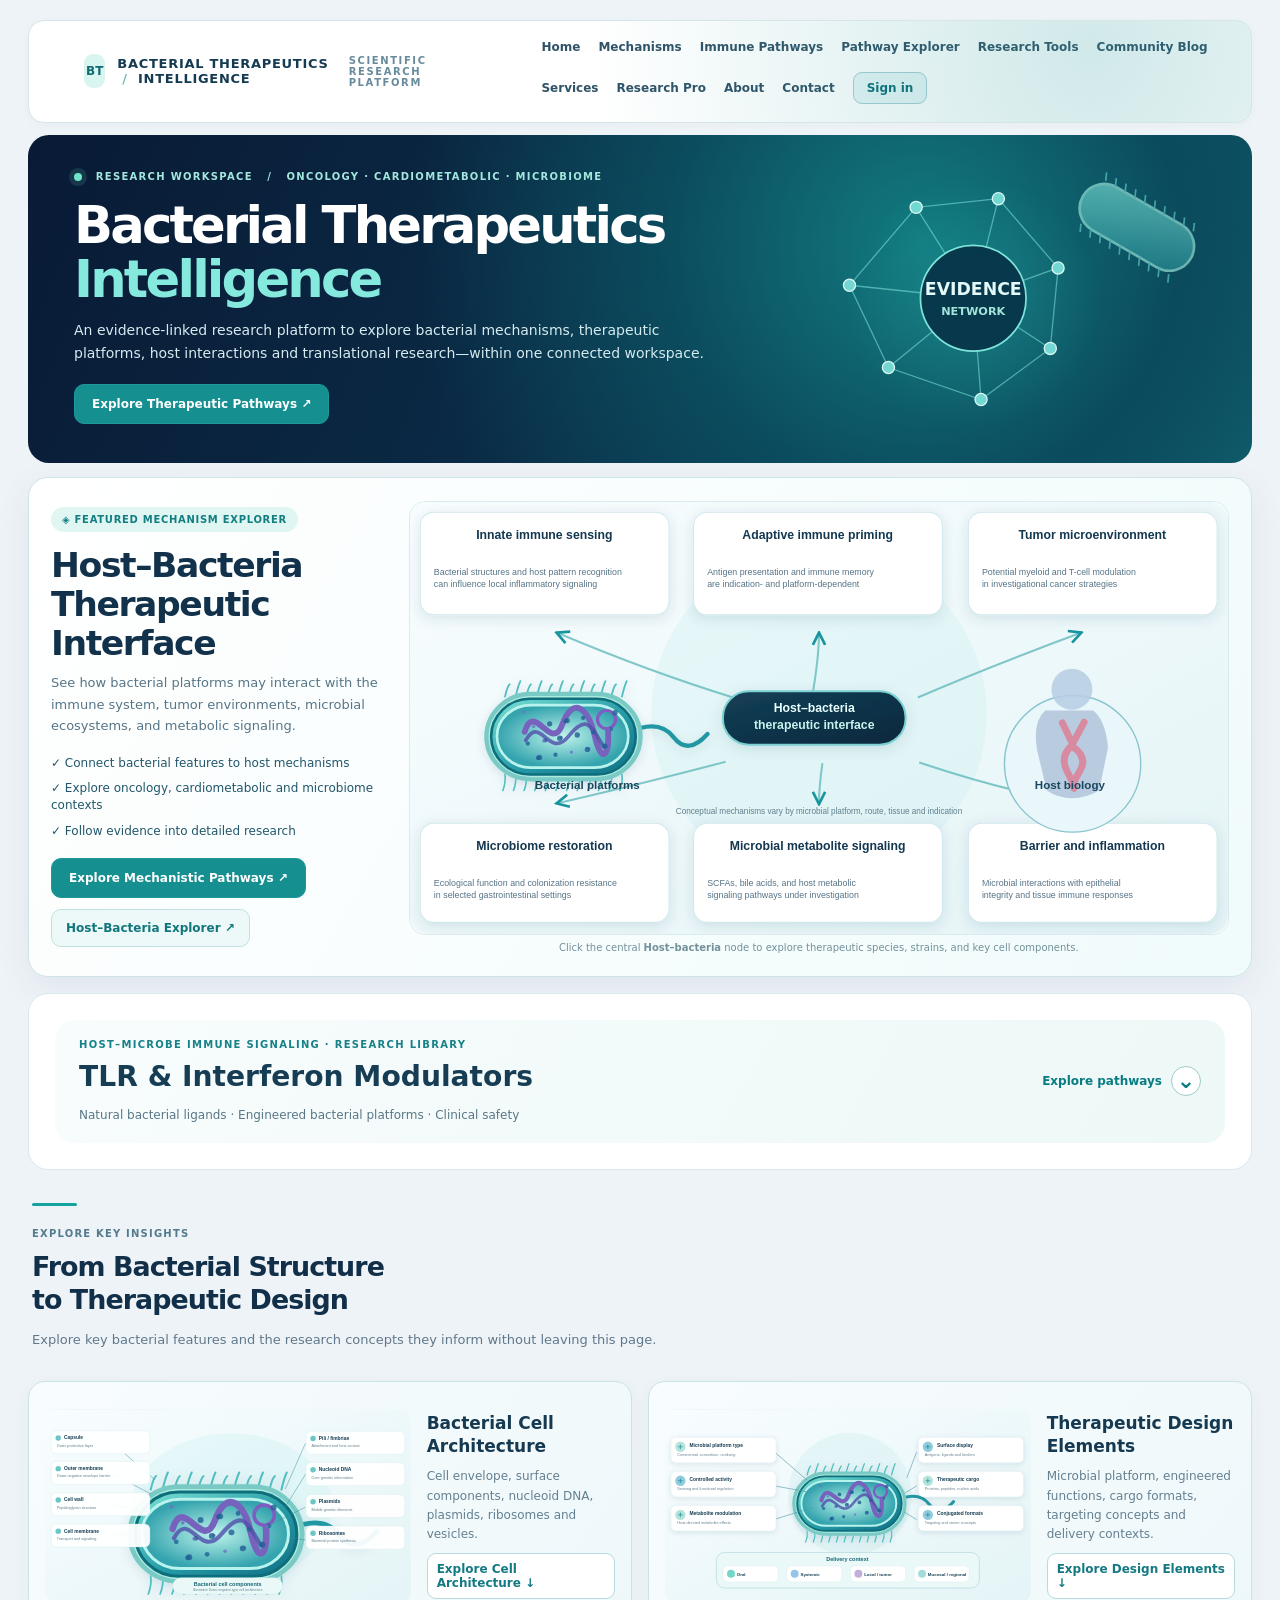
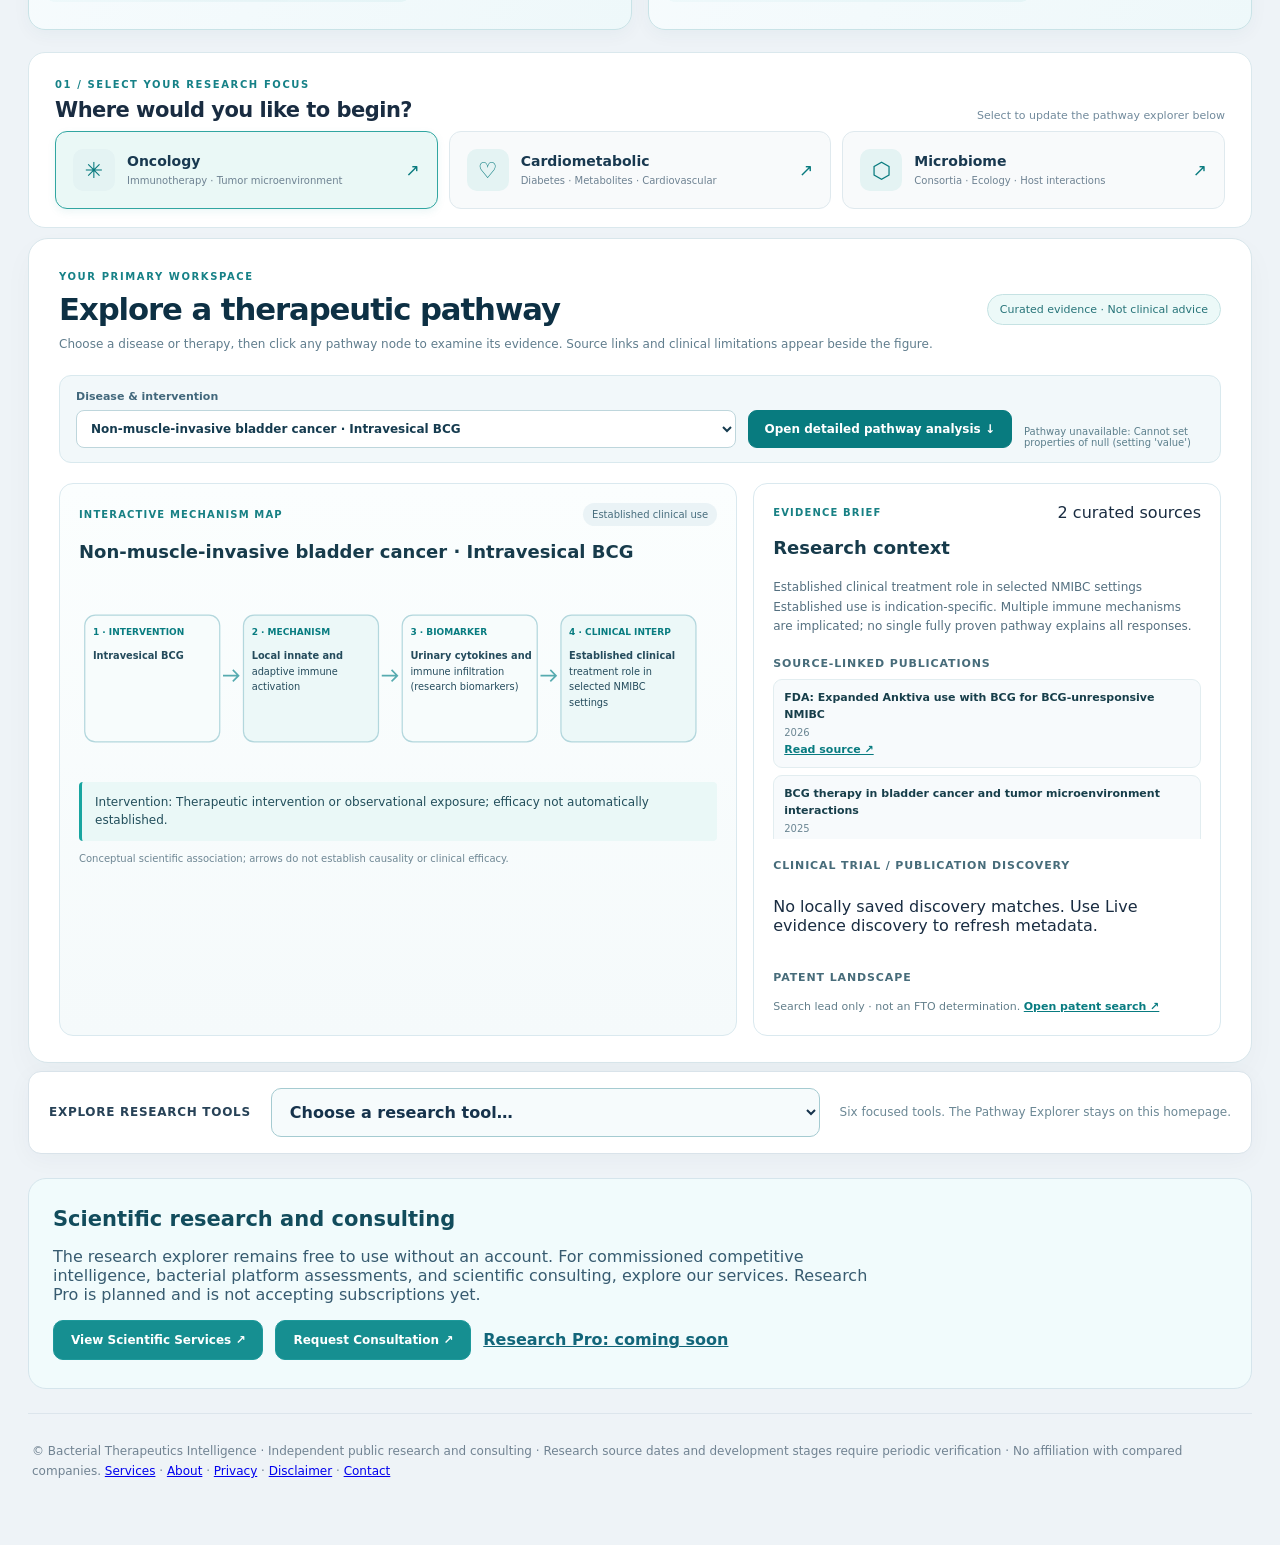
==== commit 805fc709: "Simplify homepage hero by removing secondary mechanism CTA and redundant feature labels" ====
--- a/frontend/index.html
+++ b/frontend/index.html
@@ -132,8 +132,7 @@
 .bti-hero{position:relative;overflow:hidden;isolation:isolate;min-height:290px;padding:36px 46px 38px;margin:12px 0 14px;border-radius:21px;background:radial-gradient(circle at 73% 33%,#127b80 0,#0b4b5d 28%,transparent 55%),linear-gradient(115deg,#091a35,#0b314c 63%,#116875);display:grid;grid-template-columns:minmax(0,1.25fr) minmax(280px,.85fr);gap:20px;color:#fff}
 .bti-hero-copy{z-index:1}.bti-hero-kicker{font-size:10px;letter-spacing:.13em;color:#a2e7dd;font-weight:800}.bti-live-dot{display:inline-block;vertical-align:middle;margin-right:9px;width:8px;height:8px;border-radius:50%;background:#6fe5ca;box-shadow:0 0 0 5px #6fe5ca22}
 .bti-hero h1{font-size:clamp(36px,4vw,58px);letter-spacing:-.055em;line-height:1.05;margin:17px 0 12px;font-weight:850}.bti-hero h1 span{color:#85e9de}
-.bti-hero p{font-size:14px;line-height:1.65;max-width:635px;margin:0;color:#d6ebf0}.bti-hero-actions{display:flex;gap:12px;flex-wrap:wrap;margin-top:19px}.bti-primary-cta,.bti-ghost-cta{border-radius:10px;padding:12px 17px;display:inline-flex;align-items:center;justify-content:center;gap:8px;font-weight:800;font-size:12px;text-decoration:none;transition:background .15s,transform .15s}.bti-primary-cta{background:#168f91;color:#fff!important;border:1px solid #1e999b}.bti-primary-cta:hover{background:#067476;transform:translateY(-1px)}.bti-ghost-cta{color:#e9fcfd;border:1px solid #a1c9cc}.bti-ghost-cta:hover{background:#ffffff1a}
-.bti-hero-tags{display:flex;flex-wrap:wrap;gap:15px;margin-top:23px;color:#b6dbdf;font-size:11px}.bti-hero-tags span+span{border-left:1px solid #54818e;padding-left:15px}
+.bti-hero p{font-size:14px;line-height:1.65;max-width:635px;margin:0;color:#d6ebf0}.bti-hero-actions{display:flex;gap:12px;flex-wrap:wrap;margin-top:19px}.bti-primary-cta{border-radius:10px;padding:12px 17px;display:inline-flex;align-items:center;justify-content:center;gap:8px;font-weight:800;font-size:12px;text-decoration:none;transition:background .15s,transform .15s;background:#168f91;color:#fff!important;border:1px solid #1e999b}.bti-primary-cta:hover{background:#067476;transform:translateY(-1px)}
 .bti-hero-visual{display:grid;place-items:center;opacity:.97}.bti-hero-visual svg{width:100%;max-width:480px;height:auto}
 .bti-featured{border:1px solid #cde5e8;border-radius:20px;padding:23px 22px;box-shadow:0 10px 35px #0f385312;background:linear-gradient(120deg,#fff,#f0fbfb);display:grid;grid-template-columns:minmax(250px,.72fr) minmax(0,1.75fr);gap:20px;align-items:center}
 .bti-kicker{display:inline-block;padding:7px 11px;background:#dff6f3;border-radius:20px;color:#127e82;letter-spacing:.07em;font-size:10px;font-weight:850}
@@ -156,7 +155,7 @@
 #homeResearchExplorer:target{border-color:#8bd5d2}
 @media(max-width:1100px){.bti-architecture{grid-template-columns:1fr 1fr}.bti-architecture-intro{grid-column:1/-1}.bti-featured{grid-template-columns:minmax(220px,.75fr) minmax(0,1.35fr)}.bti-insight-card summary{grid-template-columns:1fr;min-height:0}.bti-insight-card summary>img{height:auto;max-height:260px}}
 @media(max-width:730px){.home-top{flex-wrap:wrap}.bti-public-nav{gap:12px}.bti-hero{padding:24px 20px;grid-template-columns:1fr}.bti-hero h1{font-size:34px}.bti-hero-visual{display:none}.bti-featured{grid-template-columns:1fr;padding:17px}.bti-architecture{grid-template-columns:1fr}.bti-architecture-intro{grid-column:auto}.bti-insight-card summary{grid-template-columns:1fr;gap:12px}.bti-insight-card summary>img{height:auto;max-height:240px}.home-domains{padding:0 12px 15px!important}.home-domain-header{padding:15px 12px 8px!important}}
-@media(prefers-reduced-motion:reduce){html{scroll-behavior:auto}.bti-primary-cta,.bti-ghost-cta{transition:none}}
+@media(prefers-reduced-motion:reduce){html{scroll-behavior:auto}.bti-primary-cta{transition:none}}
 
 /* Public idea blog replaces the backend-token workspace. */
 .bti-community{padding:25px 28px!important;min-height:0!important}
@@ -413,14 +412,13 @@
 /* Website public-mode configuration. No client-side API keys or token popups. */
 window.BTI_PUBLIC_STATIC_MODE=true;
 window.notify=function(message){const x=document.getElementById('reviewStatus');if(x)x.textContent=String(message||'');};
-</script></head><body><a class="skip-link" href="#workspaceSelect">Skip to workspace navigation</a><main class="shell"><header class="top home-top"><div class="brand"><span aria-hidden="true" class="brand-mark">BT</span><span>BACTERIAL THERAPEUTICS <span class="brand-divider">/</span> INTELLIGENCE</span><span class="brand-edition">SCIENTIFIC RESEARCH PLATFORM</span></div><nav class="bti-public-nav" aria-label="Primary website navigation"><a href="#btiHomeHero">Home</a><a href="#btiMechanismFeature">Mechanisms</a><a href="#immuneModulators">Immune Pathways</a><a href="#homeResearchExplorer">Pathway Explorer</a><a href="#btiResearchMenu">Research Tools</a><a href="#btiResearchMenu" data-bti-open-community="true">Community Blog</a><a href="services.html">Services</a><a href="research-pro.html">Research Pro</a><a href="about.html">About</a><a href="contact.html">Contact</a><a href="sign-in.html" class="bti-signin-link">Sign in</a></nav></header>
+</script><script src="clean-referrer.js" defer></script></head><body><a class="skip-link" href="#workspaceSelect">Skip to workspace navigation</a><main class="shell"><header class="top home-top"><div class="brand"><span aria-hidden="true" class="brand-mark">BT</span><span>BACTERIAL THERAPEUTICS <span class="brand-divider">/</span> INTELLIGENCE</span><span class="brand-edition">SCIENTIFIC RESEARCH PLATFORM</span></div><nav class="bti-public-nav" aria-label="Primary website navigation"><a href="#btiHomeHero">Home</a><a href="#btiMechanismFeature">Mechanisms</a><a href="#immuneModulators">Immune Pathways</a><a href="#homeResearchExplorer">Pathway Explorer</a><a href="#btiResearchMenu">Research Tools</a><a href="#btiResearchMenu" data-bti-open-community="true">Community Blog</a><a href="services.html">Services</a><a href="research-pro.html">Research Pro</a><a href="about.html">About</a><a href="contact.html">Contact</a><a href="sign-in.html" class="bti-signin-link">Sign in</a></nav></header>
 <section class="bti-hero" id="btiHomeHero" aria-labelledby="btiHeroTitle">
  <div class="bti-hero-copy">
   <div class="bti-hero-kicker"><span class="bti-live-dot"></span> RESEARCH WORKSPACE &nbsp; / &nbsp; ONCOLOGY · CARDIOMETABOLIC · MICROBIOME</div>
   <h1 id="btiHeroTitle">Bacterial Therapeutics<br><span>Intelligence</span></h1>
   <p>An evidence-linked research platform to explore bacterial mechanisms, therapeutic platforms, host interactions and translational research—within one connected workspace.</p>
-  <div class="bti-hero-actions"><a class="bti-primary-cta" href="#homeResearchExplorer">Explore Therapeutic Pathways ↗</a><a class="bti-ghost-cta" href="#btiMechanismFeature">View Mechanism Map ↓</a></div>
-  <div class="bti-hero-tags"><span>◈ Scientific evidence</span><span>⬡ Mechanism mapping</span><span>◇ Therapeutic intelligence</span></div>
+  <div class="bti-hero-actions"><a class="bti-primary-cta" href="#homeResearchExplorer">Explore Therapeutic Pathways ↗</a></div>
  </div>
  <div class="bti-hero-visual" aria-hidden="true">
  <svg viewBox="0 0 520 294" xmlns="http://www.w3.org/2000/svg"><defs><radialGradient id="btiAura"><stop stop-color="#30aeaa" stop-opacity=".6"/><stop offset="1" stop-color="#30aeaa" stop-opacity="0"/></radialGradient><linearGradient id="btiBac" x2="1" y2="1"><stop stop-color="#8af2e2"/><stop offset="1" stop-color="#238e98"/></linearGradient></defs>
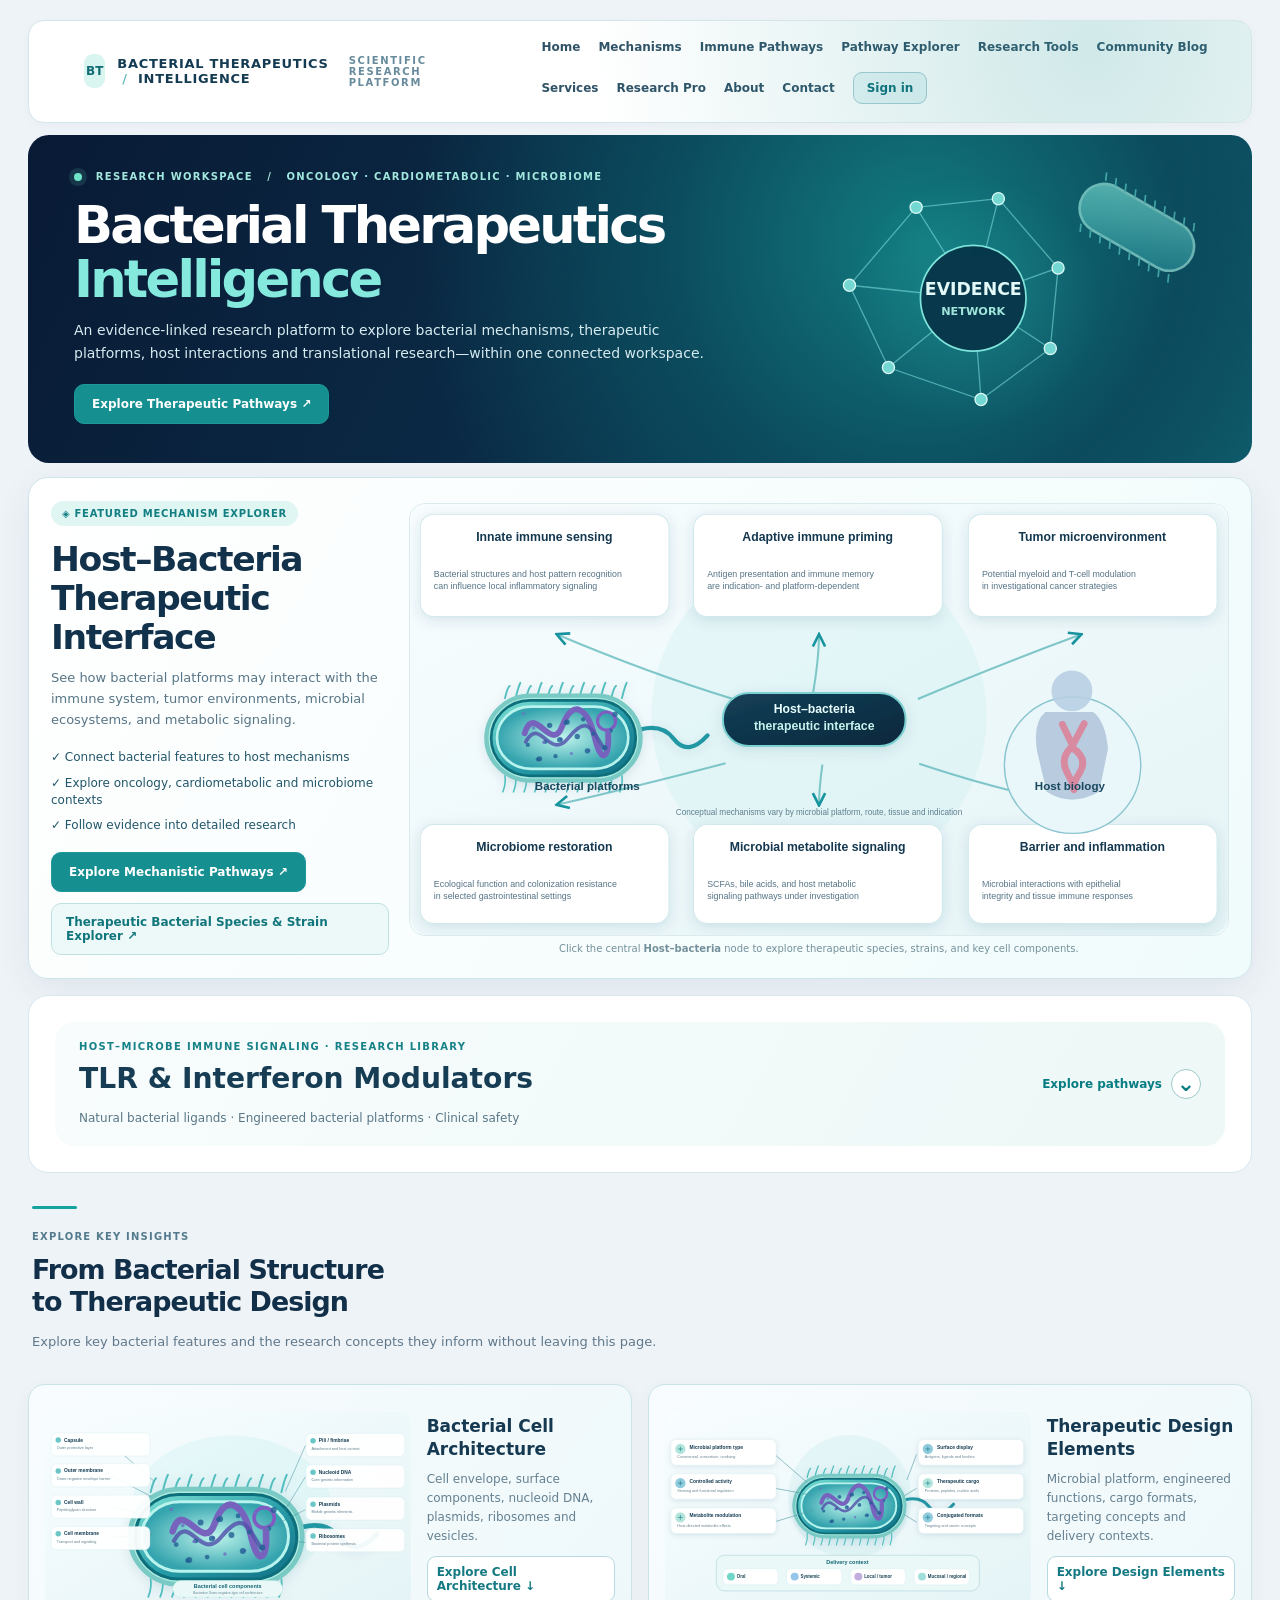
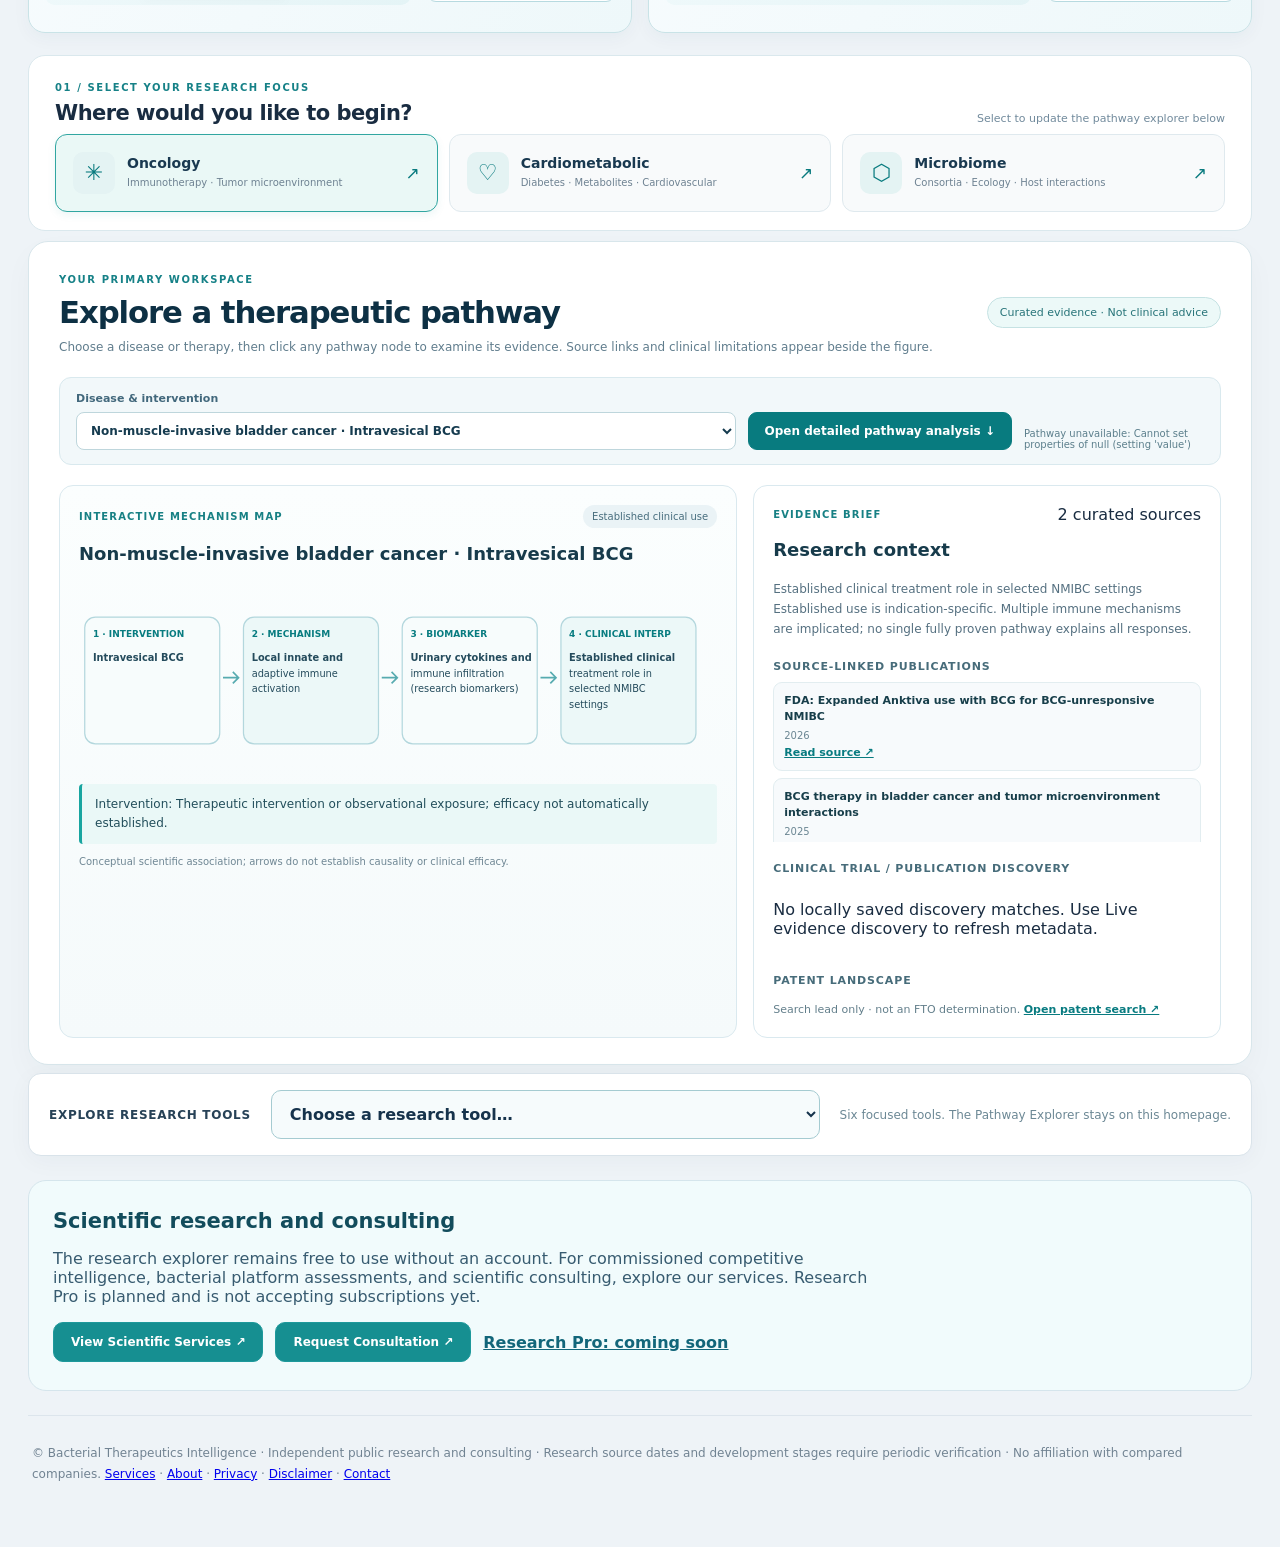
==== commit cf0c8e24: "Rename Host–Bacteria Explorer link to Therapeutic Bacterial Species & Strain Explorer" ====
--- a/frontend/index.html
+++ b/frontend/index.html
@@ -431,7 +431,7 @@
  </div>
 </section>
 <section class="bti-featured" id="btiMechanismFeature" aria-labelledby="btiMechanismHeading">
- <div class="bti-feature-copy"><span class="bti-kicker">◈ FEATURED MECHANISM EXPLORER</span><h2 id="btiMechanismHeading">Host–Bacteria<br>Therapeutic Interface</h2><p>See how bacterial platforms may interact with the immune system, tumor environments, microbial ecosystems, and metabolic signaling.</p><div class="bti-feature-points"><span>✓ Connect bacterial features to host mechanisms</span><span>✓ Explore oncology, cardiometabolic and microbiome contexts</span><span>✓ Follow evidence into detailed research</span></div><a href="#homeResearchExplorer" class="bti-primary-cta">Explore Mechanistic Pathways ↗</a><button type="button" class="bti-species-link" id="btiOpenSpeciesFromText" aria-controls="btiSpeciesExplorer" aria-expanded="false">Host–Bacteria Explorer ↗</button></div>
+ <div class="bti-feature-copy"><span class="bti-kicker">◈ FEATURED MECHANISM EXPLORER</span><h2 id="btiMechanismHeading">Host–Bacteria<br>Therapeutic Interface</h2><p>See how bacterial platforms may interact with the immune system, tumor environments, microbial ecosystems, and metabolic signaling.</p><div class="bti-feature-points"><span>✓ Connect bacterial features to host mechanisms</span><span>✓ Explore oncology, cardiometabolic and microbiome contexts</span><span>✓ Follow evidence into detailed research</span></div><a href="#homeResearchExplorer" class="bti-primary-cta">Explore Mechanistic Pathways ↗</a><button type="button" class="bti-species-link" id="btiOpenSpeciesFromText" aria-controls="btiSpeciesExplorer" aria-expanded="false">Therapeutic Bacterial Species &amp; Strain Explorer ↗</button></div>
  <figure class="bti-feature-art"><div class="bti-host-graphic"><img src="assets/host-bacteria-interface-clean.svg" loading="eager" width="1200" height="632" alt="Conceptual scientific illustration of bacterial therapeutic platforms interacting with host immune and metabolic biology through six mechanistic pathways; the central Host–bacteria node opens the species and strain explorer"><button type="button" class="bti-host-hotspot" id="btiOpenSpecies" aria-controls="btiSpeciesExplorer" aria-expanded="false" aria-label="Explore therapeutic bacterial species, strains and cell-envelope components from the central Host–bacteria node"><span class="bti-visually-hidden">Explore 22 therapeutic bacterial preparations and research entries</span></button></div><figcaption>Click the central <strong>Host–bacteria</strong> node to explore therapeutic species, strains, and key cell components.</figcaption></figure>
 </section>
 <section class="bti-species-explorer" id="btiSpeciesExplorer" aria-labelledby="btiSpeciesTitle" hidden>
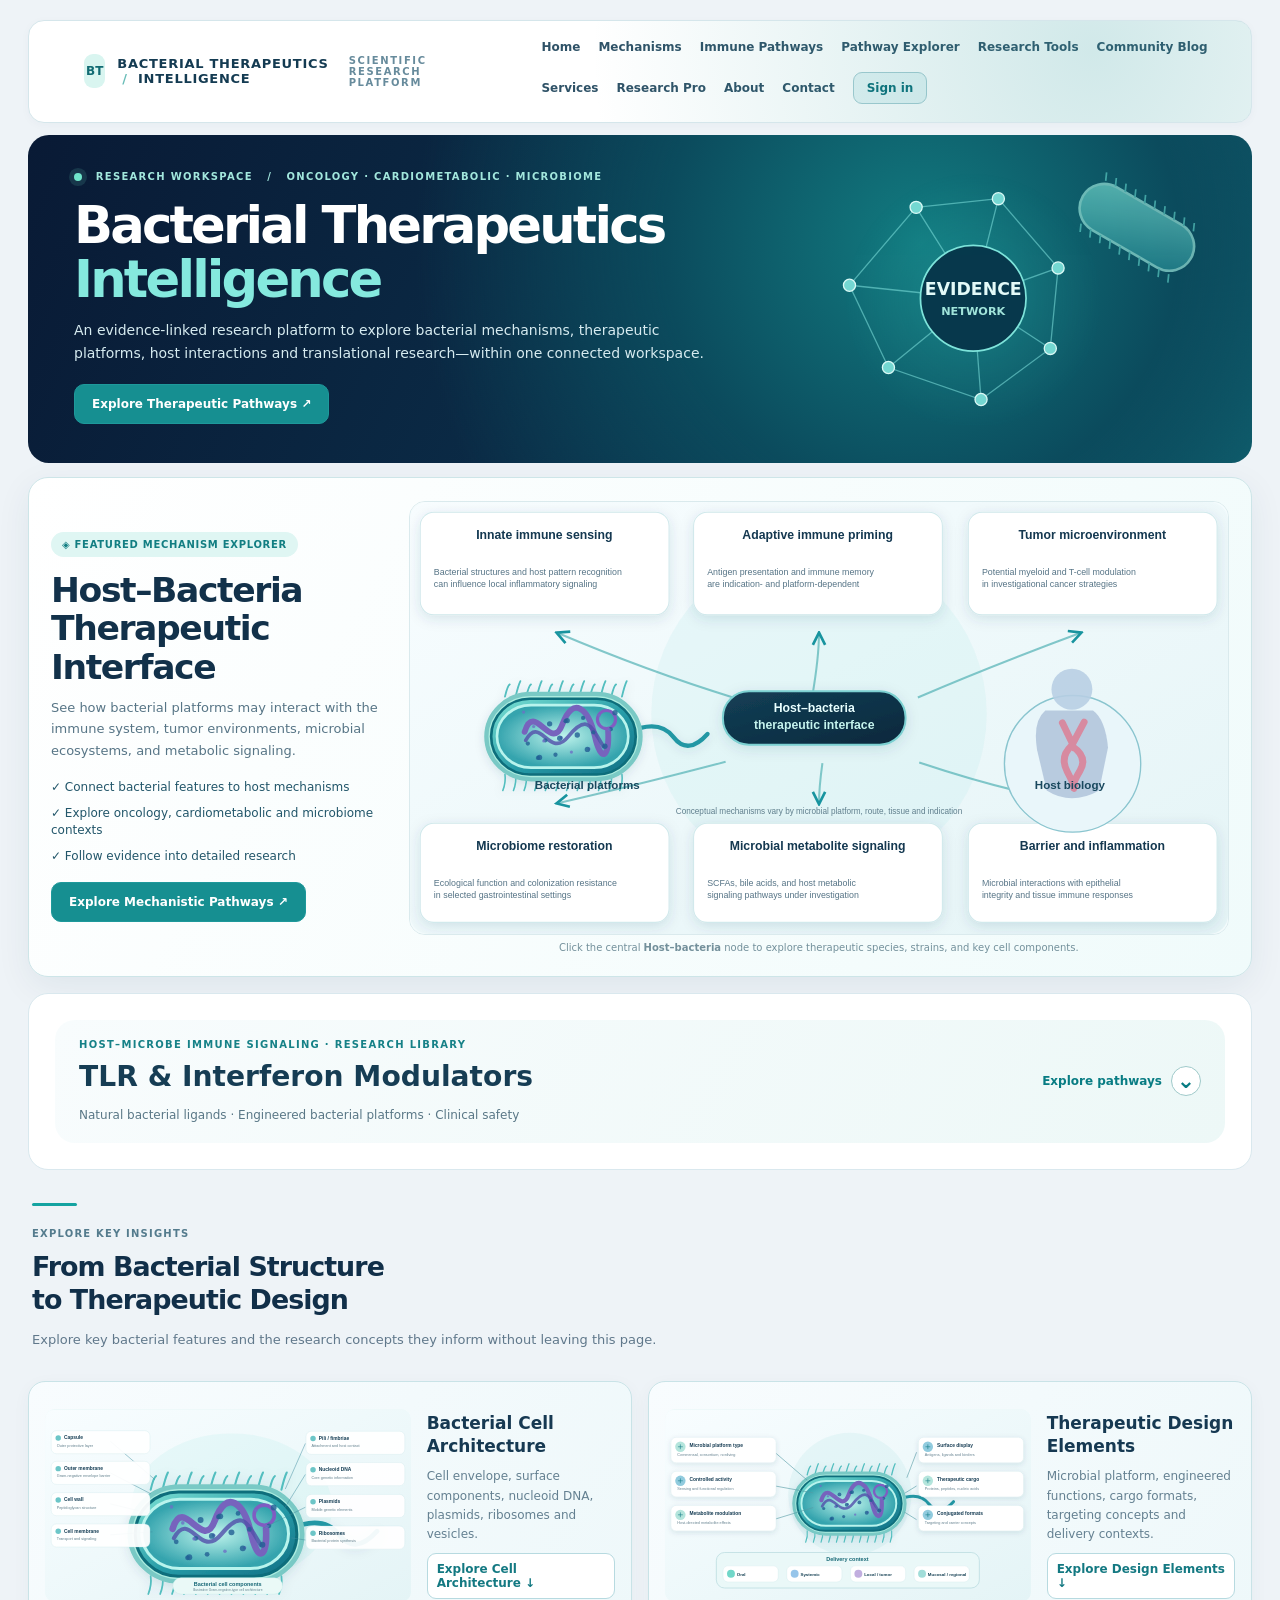
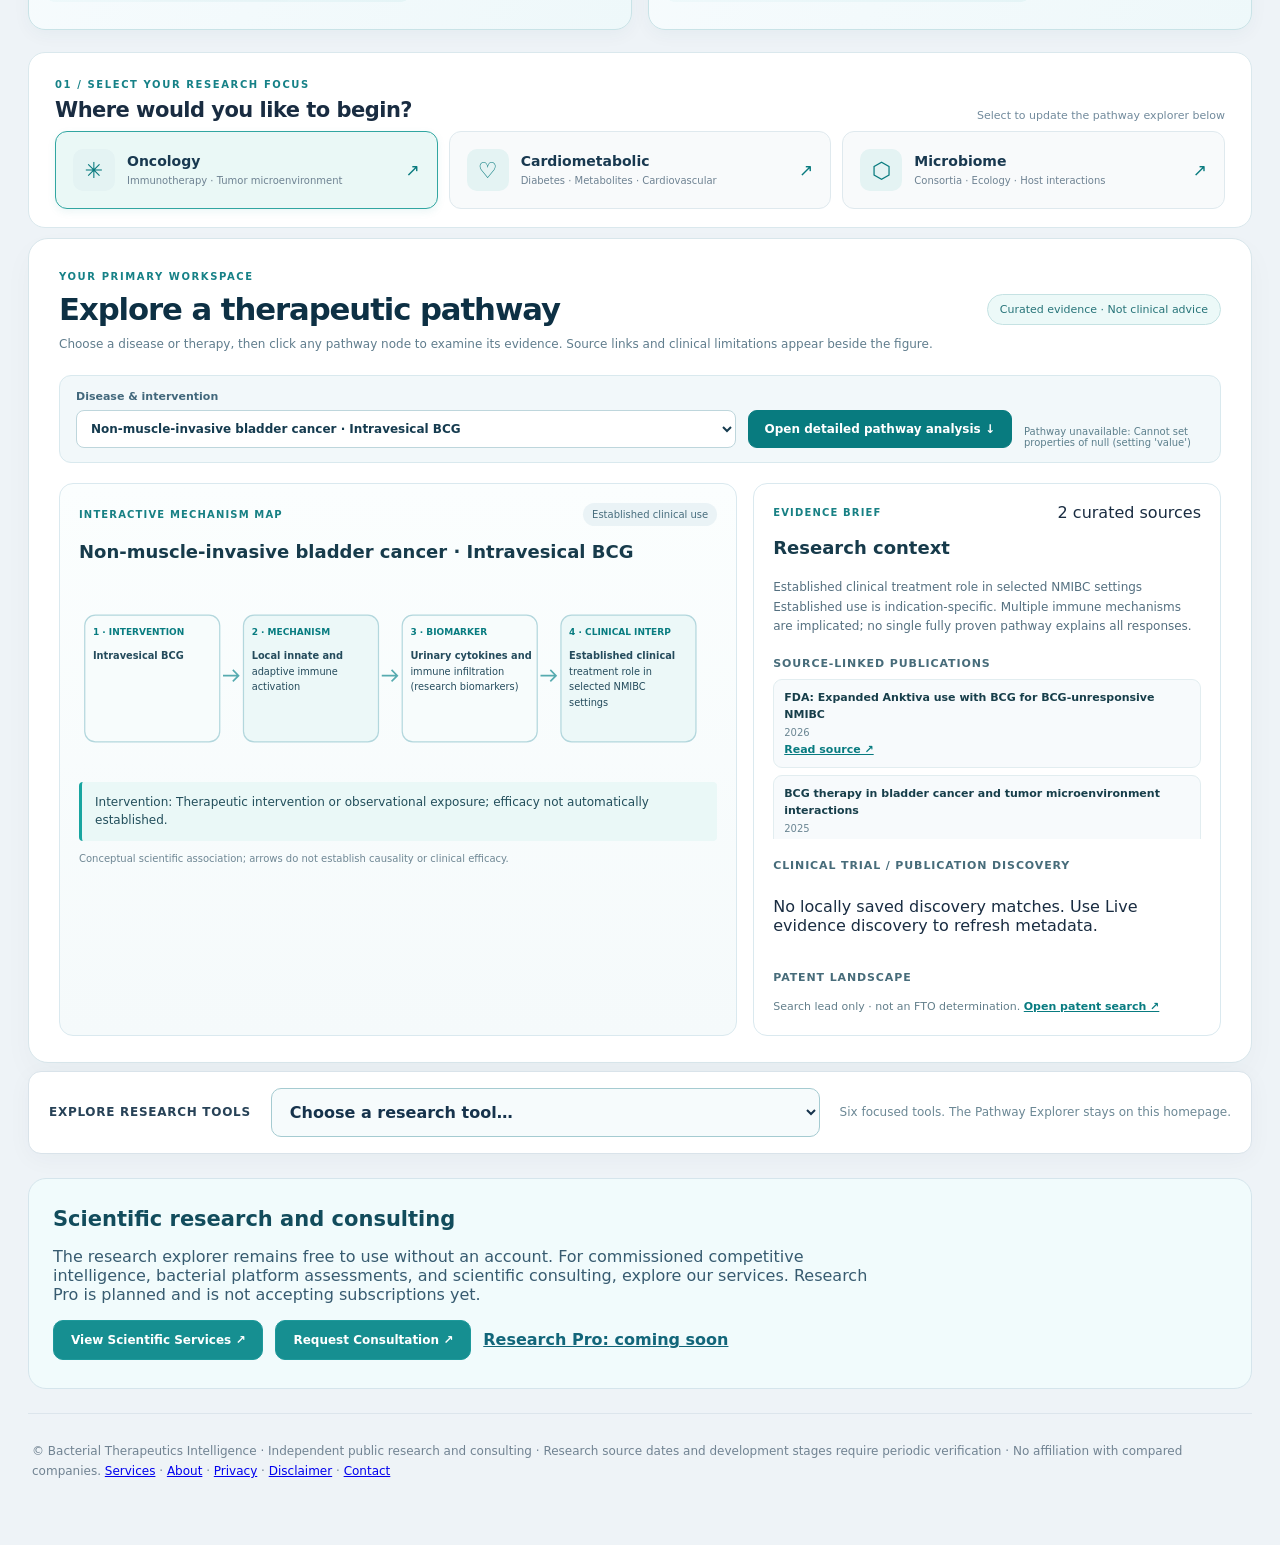
==== commit 146c369c: "Remove redundant species explorer link from Host–Bacteria Therapeutic Interface" ====
--- a/frontend/index.html
+++ b/frontend/index.html
@@ -322,8 +322,6 @@
 .bti-host-hotspot:hover,.bti-host-hotspot:focus-visible{border-color:#70e4d9;background:#0c5a6921;box-shadow:0 0 0 4px #69d8d744,0 0 15px #51b4bd55;outline:0}
 .bti-host-hotspot[aria-expanded=true]{border-color:#54c5b7;box-shadow:0 0 0 3px #51c9be55}
 .bti-visually-hidden{position:absolute;width:1px;height:1px;clip:rect(0,0,0,0);overflow:hidden;white-space:nowrap}
-.bti-feature-copy>.bti-species-link{display:block;background:#edf9f8;color:#11767c;font-size:12px;font-weight:850;border:1px solid #bfe2e0;padding:11px 14px;border-radius:10px;margin-top:11px;cursor:pointer;text-align:left}
-.bti-feature-copy>.bti-species-link:hover{background:#d7f3ee}
 .bti-species-explorer[hidden]{display:none!important}
 .bti-species-explorer{background:#fff;border:1px solid #cce3e6;border-radius:20px;box-shadow:0 9px 30px #0b384b14;padding:24px;margin:14px 0 20px;scroll-margin-top:12px}
 .bti-species-header{display:flex;align-items:flex-start;justify-content:space-between;gap:14px;padding-bottom:14px;border-bottom:1px solid #e0ebed}
@@ -431,7 +429,7 @@
  </div>
 </section>
 <section class="bti-featured" id="btiMechanismFeature" aria-labelledby="btiMechanismHeading">
- <div class="bti-feature-copy"><span class="bti-kicker">◈ FEATURED MECHANISM EXPLORER</span><h2 id="btiMechanismHeading">Host–Bacteria<br>Therapeutic Interface</h2><p>See how bacterial platforms may interact with the immune system, tumor environments, microbial ecosystems, and metabolic signaling.</p><div class="bti-feature-points"><span>✓ Connect bacterial features to host mechanisms</span><span>✓ Explore oncology, cardiometabolic and microbiome contexts</span><span>✓ Follow evidence into detailed research</span></div><a href="#homeResearchExplorer" class="bti-primary-cta">Explore Mechanistic Pathways ↗</a><button type="button" class="bti-species-link" id="btiOpenSpeciesFromText" aria-controls="btiSpeciesExplorer" aria-expanded="false">Therapeutic Bacterial Species &amp; Strain Explorer ↗</button></div>
+ <div class="bti-feature-copy"><span class="bti-kicker">◈ FEATURED MECHANISM EXPLORER</span><h2 id="btiMechanismHeading">Host–Bacteria<br>Therapeutic Interface</h2><p>See how bacterial platforms may interact with the immune system, tumor environments, microbial ecosystems, and metabolic signaling.</p><div class="bti-feature-points"><span>✓ Connect bacterial features to host mechanisms</span><span>✓ Explore oncology, cardiometabolic and microbiome contexts</span><span>✓ Follow evidence into detailed research</span></div><a href="#homeResearchExplorer" class="bti-primary-cta">Explore Mechanistic Pathways ↗</a></div>
  <figure class="bti-feature-art"><div class="bti-host-graphic"><img src="assets/host-bacteria-interface-clean.svg" loading="eager" width="1200" height="632" alt="Conceptual scientific illustration of bacterial therapeutic platforms interacting with host immune and metabolic biology through six mechanistic pathways; the central Host–bacteria node opens the species and strain explorer"><button type="button" class="bti-host-hotspot" id="btiOpenSpecies" aria-controls="btiSpeciesExplorer" aria-expanded="false" aria-label="Explore therapeutic bacterial species, strains and cell-envelope components from the central Host–bacteria node"><span class="bti-visually-hidden">Explore 22 therapeutic bacterial preparations and research entries</span></button></div><figcaption>Click the central <strong>Host–bacteria</strong> node to explore therapeutic species, strains, and key cell components.</figcaption></figure>
 </section>
 <section class="bti-species-explorer" id="btiSpeciesExplorer" aria-labelledby="btiSpeciesTitle" hidden>
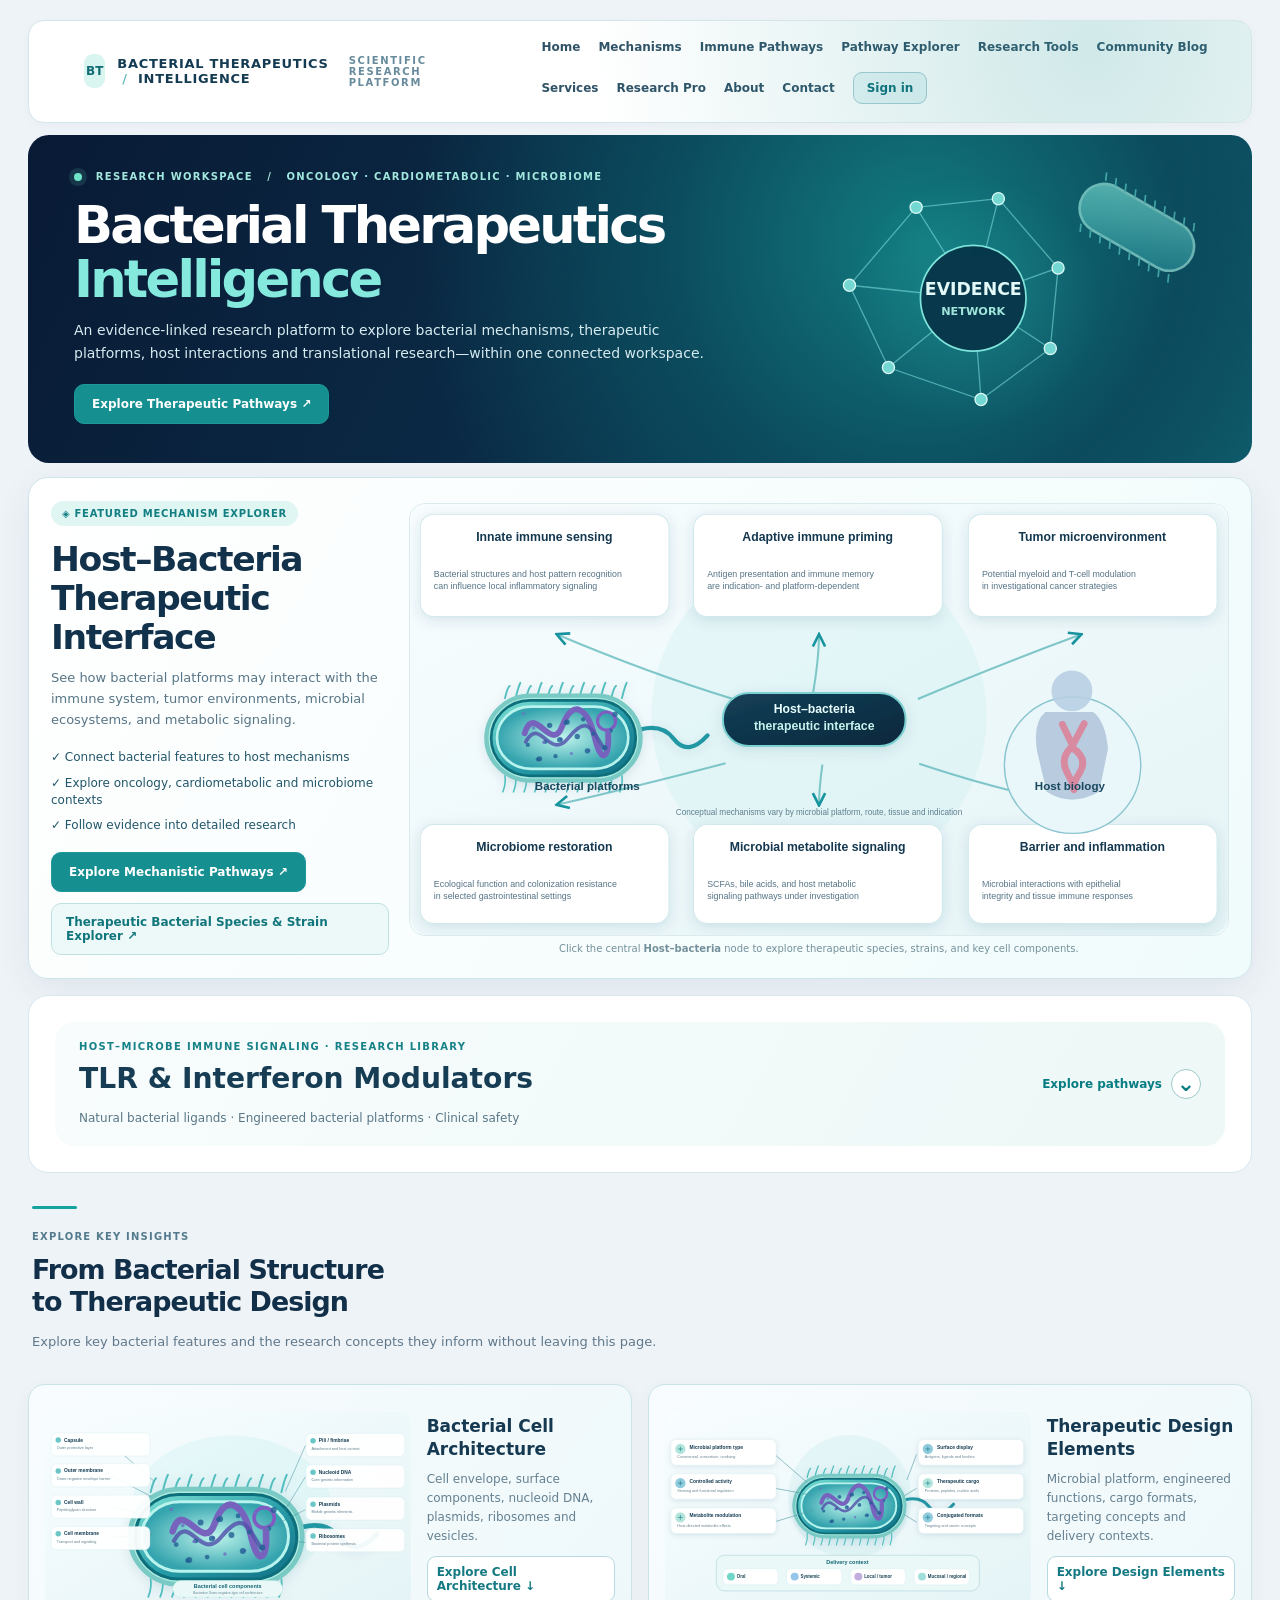
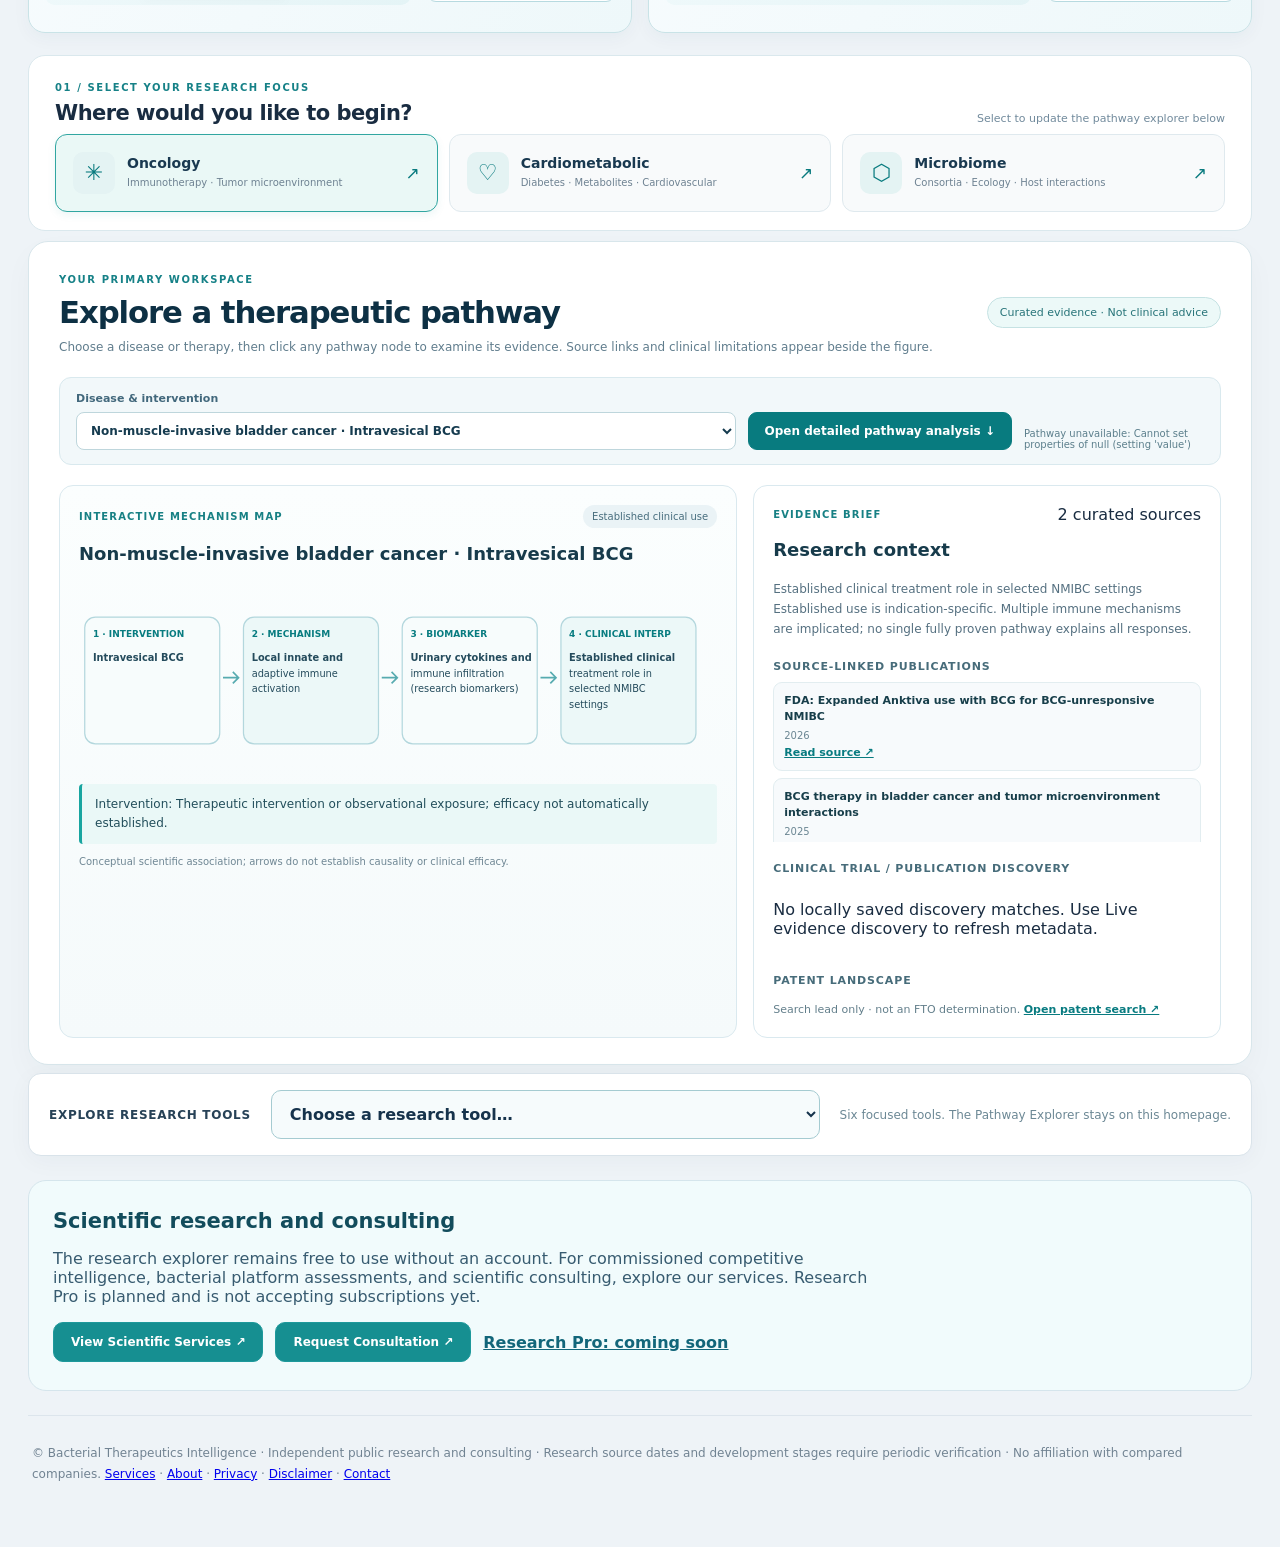
==== commit f86e7da5: "Restore Therapeutic Bacterial Species & Strain Explorer link in host-bacteria interface" ====
--- a/frontend/index.html
+++ b/frontend/index.html
@@ -322,6 +322,8 @@
 .bti-host-hotspot:hover,.bti-host-hotspot:focus-visible{border-color:#70e4d9;background:#0c5a6921;box-shadow:0 0 0 4px #69d8d744,0 0 15px #51b4bd55;outline:0}
 .bti-host-hotspot[aria-expanded=true]{border-color:#54c5b7;box-shadow:0 0 0 3px #51c9be55}
 .bti-visually-hidden{position:absolute;width:1px;height:1px;clip:rect(0,0,0,0);overflow:hidden;white-space:nowrap}
+.bti-feature-copy>.bti-species-link{display:block;background:#edf9f8;color:#11767c;font-size:12px;font-weight:850;border:1px solid #bfe2e0;padding:11px 14px;border-radius:10px;margin-top:11px;cursor:pointer;text-align:left}
+.bti-feature-copy>.bti-species-link:hover{background:#d7f3ee}
 .bti-species-explorer[hidden]{display:none!important}
 .bti-species-explorer{background:#fff;border:1px solid #cce3e6;border-radius:20px;box-shadow:0 9px 30px #0b384b14;padding:24px;margin:14px 0 20px;scroll-margin-top:12px}
 .bti-species-header{display:flex;align-items:flex-start;justify-content:space-between;gap:14px;padding-bottom:14px;border-bottom:1px solid #e0ebed}
@@ -429,7 +431,7 @@
  </div>
 </section>
 <section class="bti-featured" id="btiMechanismFeature" aria-labelledby="btiMechanismHeading">
- <div class="bti-feature-copy"><span class="bti-kicker">◈ FEATURED MECHANISM EXPLORER</span><h2 id="btiMechanismHeading">Host–Bacteria<br>Therapeutic Interface</h2><p>See how bacterial platforms may interact with the immune system, tumor environments, microbial ecosystems, and metabolic signaling.</p><div class="bti-feature-points"><span>✓ Connect bacterial features to host mechanisms</span><span>✓ Explore oncology, cardiometabolic and microbiome contexts</span><span>✓ Follow evidence into detailed research</span></div><a href="#homeResearchExplorer" class="bti-primary-cta">Explore Mechanistic Pathways ↗</a></div>
+ <div class="bti-feature-copy"><span class="bti-kicker">◈ FEATURED MECHANISM EXPLORER</span><h2 id="btiMechanismHeading">Host–Bacteria<br>Therapeutic Interface</h2><p>See how bacterial platforms may interact with the immune system, tumor environments, microbial ecosystems, and metabolic signaling.</p><div class="bti-feature-points"><span>✓ Connect bacterial features to host mechanisms</span><span>✓ Explore oncology, cardiometabolic and microbiome contexts</span><span>✓ Follow evidence into detailed research</span></div><a href="#homeResearchExplorer" class="bti-primary-cta">Explore Mechanistic Pathways ↗</a><button type="button" class="bti-species-link" id="btiOpenSpeciesFromText" aria-controls="btiSpeciesExplorer" aria-expanded="false">Therapeutic Bacterial Species &amp; Strain Explorer ↗</button></div>
  <figure class="bti-feature-art"><div class="bti-host-graphic"><img src="assets/host-bacteria-interface-clean.svg" loading="eager" width="1200" height="632" alt="Conceptual scientific illustration of bacterial therapeutic platforms interacting with host immune and metabolic biology through six mechanistic pathways; the central Host–bacteria node opens the species and strain explorer"><button type="button" class="bti-host-hotspot" id="btiOpenSpecies" aria-controls="btiSpeciesExplorer" aria-expanded="false" aria-label="Explore therapeutic bacterial species, strains and cell-envelope components from the central Host–bacteria node"><span class="bti-visually-hidden">Explore 22 therapeutic bacterial preparations and research entries</span></button></div><figcaption>Click the central <strong>Host–bacteria</strong> node to explore therapeutic species, strains, and key cell components.</figcaption></figure>
 </section>
 <section class="bti-species-explorer" id="btiSpeciesExplorer" aria-labelledby="btiSpeciesTitle" hidden>
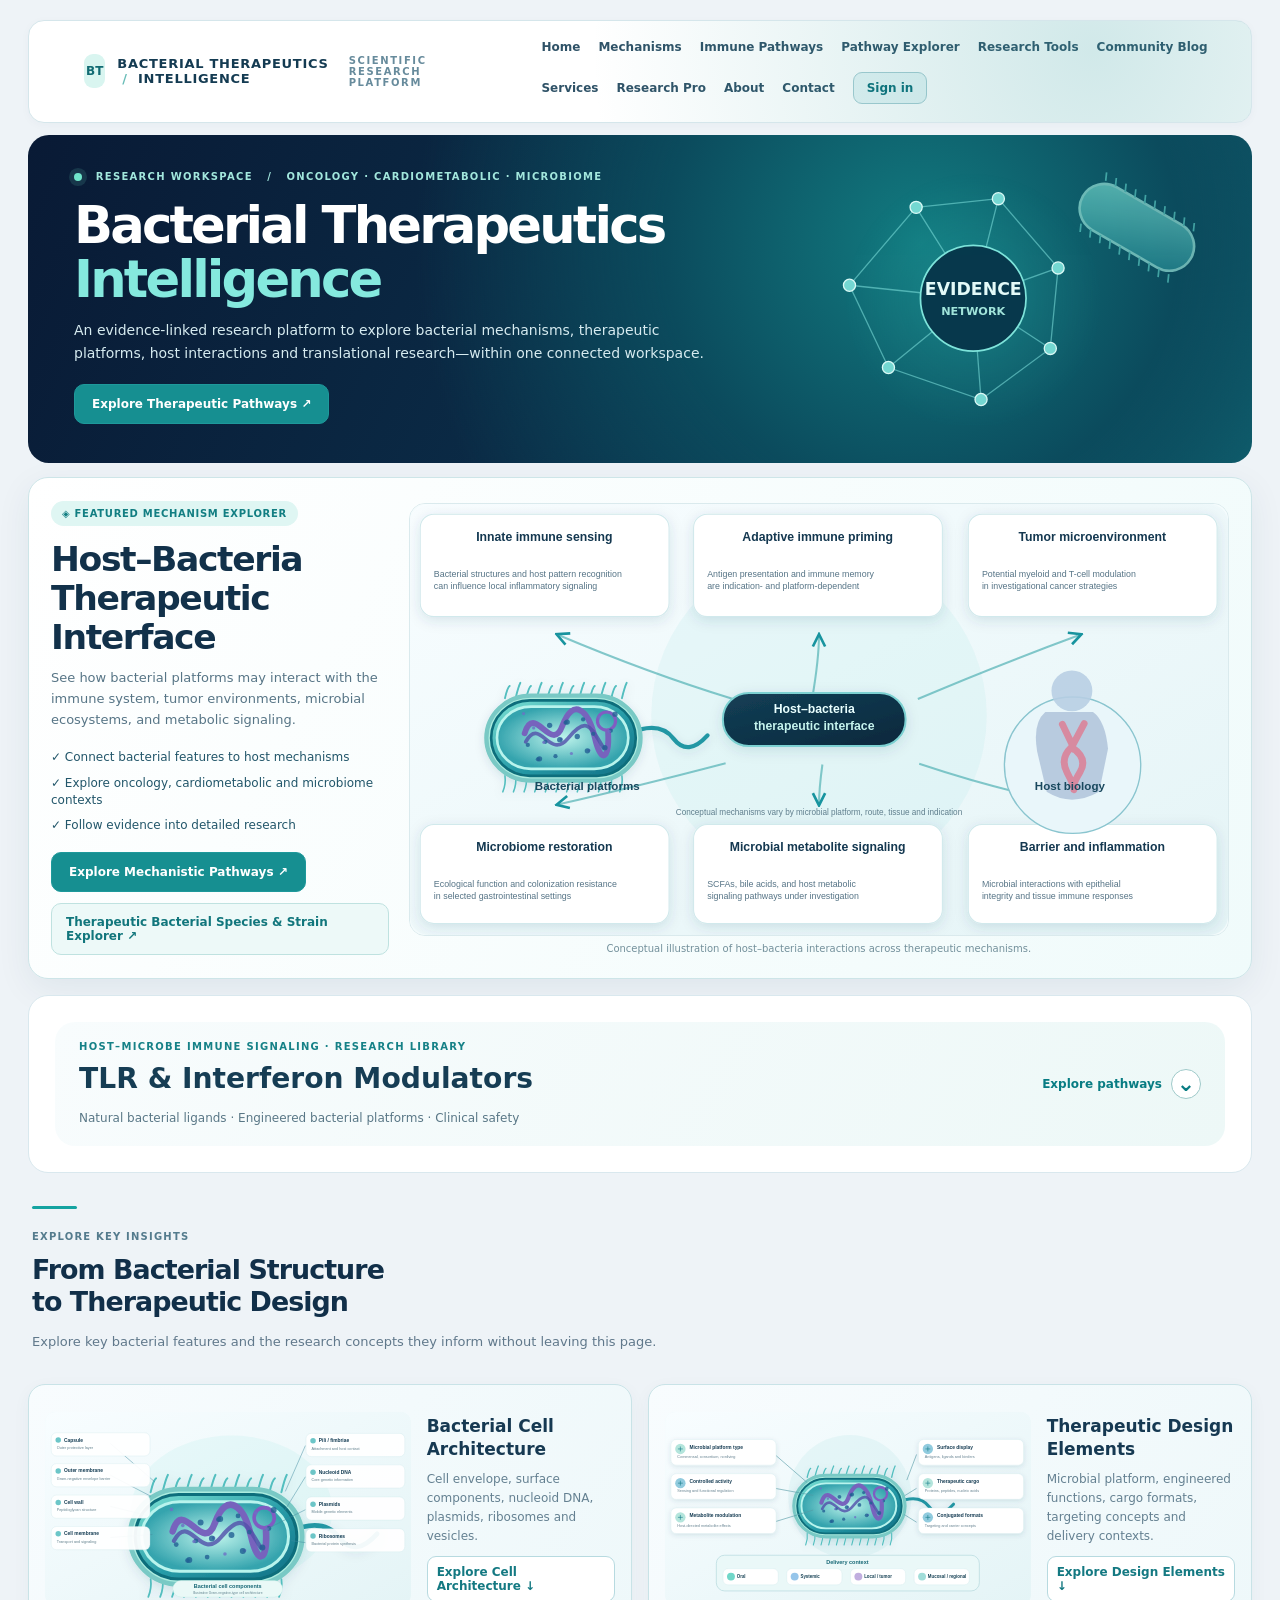
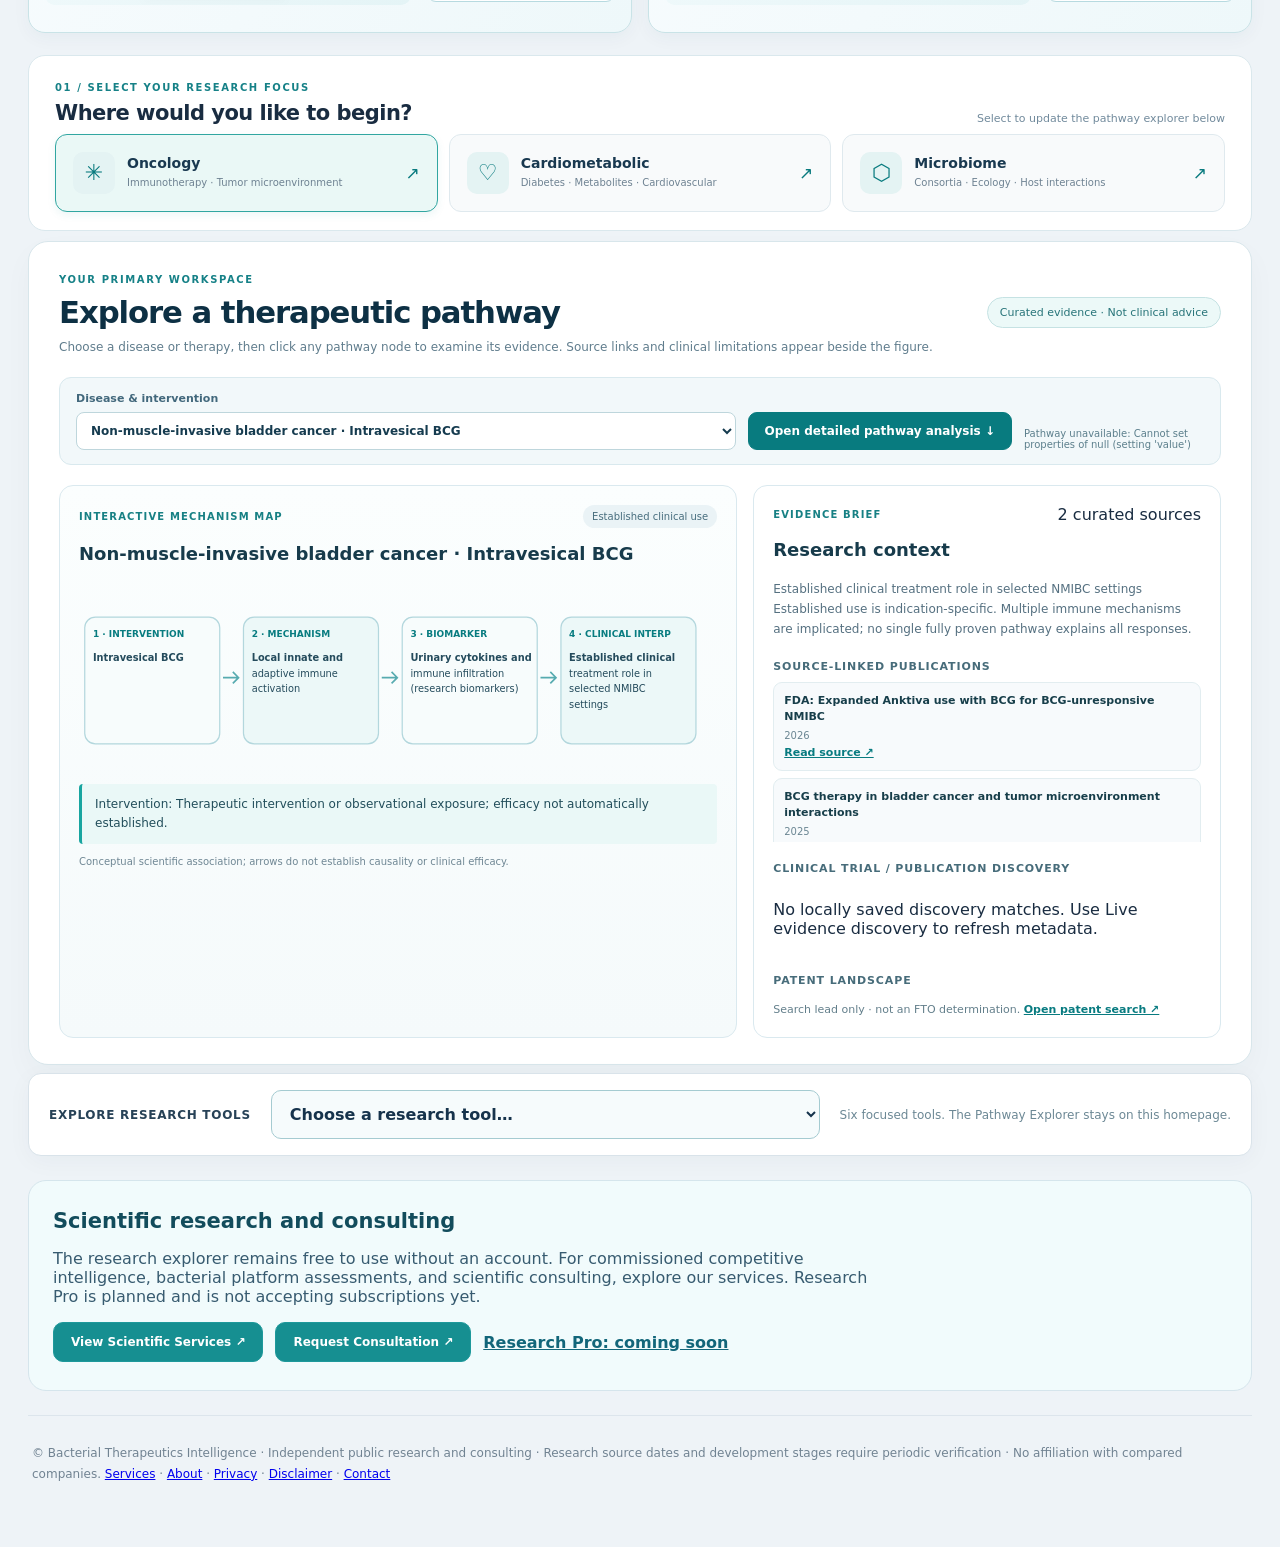
==== commit 14d1bcd0: "Remove click hotspot over Host–Bacteria diagram while retaining separate species explorer button" ====
--- a/frontend/index.html
+++ b/frontend/index.html
@@ -318,10 +318,6 @@
 /* Interactive central Host–bacteria hotspot and same-page species explorer */
 .bti-host-graphic{position:relative;width:100%;overflow:hidden;border:1px solid #daeaed;border-radius:16px;background:#f5fcfd}
 .bti-feature-art .bti-host-graphic img{width:100%;display:block;height:auto;border:0;border-radius:0}
-.bti-host-hotspot{position:absolute;left:38.25%;top:43.83%;width:22.33%;height:12.34%;display:block;cursor:pointer;border-radius:999px;background:transparent;border:2px solid transparent;padding:0;z-index:1;transition:box-shadow .15s,border-color .15s,background .15s}
-.bti-host-hotspot:hover,.bti-host-hotspot:focus-visible{border-color:#70e4d9;background:#0c5a6921;box-shadow:0 0 0 4px #69d8d744,0 0 15px #51b4bd55;outline:0}
-.bti-host-hotspot[aria-expanded=true]{border-color:#54c5b7;box-shadow:0 0 0 3px #51c9be55}
-.bti-visually-hidden{position:absolute;width:1px;height:1px;clip:rect(0,0,0,0);overflow:hidden;white-space:nowrap}
 .bti-feature-copy>.bti-species-link{display:block;background:#edf9f8;color:#11767c;font-size:12px;font-weight:850;border:1px solid #bfe2e0;padding:11px 14px;border-radius:10px;margin-top:11px;cursor:pointer;text-align:left}
 .bti-feature-copy>.bti-species-link:hover{background:#d7f3ee}
 .bti-species-explorer[hidden]{display:none!important}
@@ -364,7 +360,6 @@
 @media(max-width:1080px){.bti-species-filters{grid-template-columns:repeat(2,minmax(0,1fr))}}
 @media(max-width:850px){.bti-species-layout{grid-template-columns:1fr}.bti-species-list{max-height:285px}.bti-species-explorer{padding:15px}.bti-species-header{flex-wrap:wrap}}
 @media(max-width:530px){.bti-species-filters{grid-template-columns:1fr}.bti-species-facts{grid-template-columns:1fr}.bti-species-close{width:100%}}
-@media(prefers-reduced-motion:reduce){.bti-host-hotspot{transition:none}}
 
 /* Collapsible immune research explorer: compact on the homepage until requested */
 .immune-explorer-collapsible{padding:0;overflow:hidden}
@@ -432,7 +427,7 @@
 </section>
 <section class="bti-featured" id="btiMechanismFeature" aria-labelledby="btiMechanismHeading">
  <div class="bti-feature-copy"><span class="bti-kicker">◈ FEATURED MECHANISM EXPLORER</span><h2 id="btiMechanismHeading">Host–Bacteria<br>Therapeutic Interface</h2><p>See how bacterial platforms may interact with the immune system, tumor environments, microbial ecosystems, and metabolic signaling.</p><div class="bti-feature-points"><span>✓ Connect bacterial features to host mechanisms</span><span>✓ Explore oncology, cardiometabolic and microbiome contexts</span><span>✓ Follow evidence into detailed research</span></div><a href="#homeResearchExplorer" class="bti-primary-cta">Explore Mechanistic Pathways ↗</a><button type="button" class="bti-species-link" id="btiOpenSpeciesFromText" aria-controls="btiSpeciesExplorer" aria-expanded="false">Therapeutic Bacterial Species &amp; Strain Explorer ↗</button></div>
- <figure class="bti-feature-art"><div class="bti-host-graphic"><img src="assets/host-bacteria-interface-clean.svg" loading="eager" width="1200" height="632" alt="Conceptual scientific illustration of bacterial therapeutic platforms interacting with host immune and metabolic biology through six mechanistic pathways; the central Host–bacteria node opens the species and strain explorer"><button type="button" class="bti-host-hotspot" id="btiOpenSpecies" aria-controls="btiSpeciesExplorer" aria-expanded="false" aria-label="Explore therapeutic bacterial species, strains and cell-envelope components from the central Host–bacteria node"><span class="bti-visually-hidden">Explore 22 therapeutic bacterial preparations and research entries</span></button></div><figcaption>Click the central <strong>Host–bacteria</strong> node to explore therapeutic species, strains, and key cell components.</figcaption></figure>
+ <figure class="bti-feature-art"><div class="bti-host-graphic"><img src="assets/host-bacteria-interface-clean.svg" loading="eager" width="1200" height="632" alt="Conceptual scientific illustration of bacterial therapeutic platforms interacting with host immune and metabolic biology through six mechanistic pathways"></div><figcaption>Conceptual illustration of host–bacteria interactions across therapeutic mechanisms.</figcaption></figure>
 </section>
 <section class="bti-species-explorer" id="btiSpeciesExplorer" aria-labelledby="btiSpeciesTitle" hidden>
  <div class="bti-species-header">
